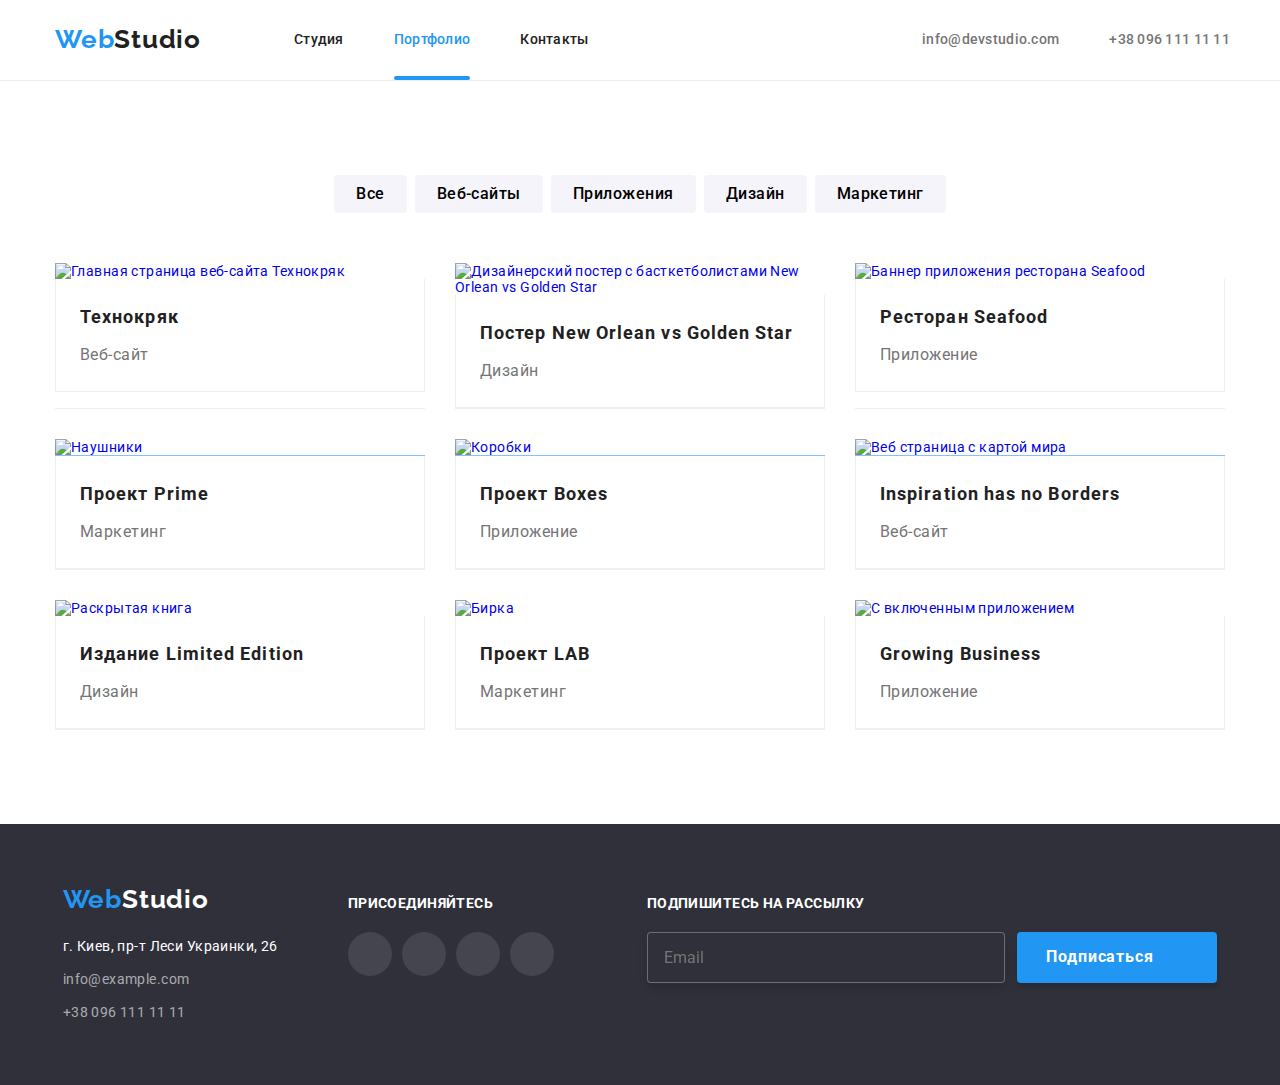
==== portfolio.html @ edb2189a "Add files via upload" ====
<!DOCTYPE html>
<html lang="en">

<head>
  <meta charset="UTF-8">
  <meta http-equiv="X-UA-Compatible" content="IE=edge">
  <meta name="viewport" content="width=device-width, initial-scale=1.0">
  <title>Portfolio</title>

  <link rel="stylesheet" href="https://cdnjs.cloudflare.com/ajax/libs/modern-normalize/1.0.0/modern-normalize.min.css" />
  <link href="https://fonts.googleapis.com/css2?family=Raleway:wght@700&family=Roboto:wght@400;500;700;900&display=swap" rel="stylesheet">
  <meta name="viewport" content="width=device-width, initial-scale=1.0" />

  <link rel="stylesheet" href="css/main.min.css">

</head>

  <body>
    <header class="page-header">
      <div class="page-header__header-section container">
    
        <a class="page-header__header-logo" href="index.html">Web<span
            class="page-header__header-logo--black">Studio</span></a>
    
        <nav class="page-header__site-nav">
    
          <ul class="nav-list">
            <li class="nav-list__item"> <a class="nav-list__link" href="index.html">Студия</a> </li>
            <li class="nav-list__item"> <a class="nav-list__link nav-list__current-page" href="portfolio.html">Портфолио</a> </li>
            <li class="nav-list__item"> <a class="nav-list__link" href="#!">Контакты</a> </li>
          </ul>
    
        </nav>
    
        <ul class="mail-and-tel__list">
          <li class="mail-and-tel__item">
            <a class="mail-and-tel__link" href="mailto:info@devstudio.com">
              <svg class="mail-and-tel__contact-icon" width="16" height="12">
                <use href="images/hero-img-and-svg/optimized-symbol-defs.svg#icon-envelope"></use>
              </svg>
              info@devstudio.com
            </a>
          </li>
    
          <li class="mail-and-tel__item">
            <a class="mail-and-tel__link" href="tel:+380961111111">
              <svg class="mail-and-tel__contact-icon" width="10" height="16">
                <use href="images/hero-img-and-svg/optimized-symbol-defs.svg#icon-Vector"></use>
              </svg>
              +38 096 111 11 11
            </a>
          </li>
        </ul>
    
        <button type="button" class="menu-open-btn">
    
          <svg width="40" height="40" aria-label="Переключатель мобильного меню ">
            <use class="menu-button__burger-menu"
              href="images/hero-img-and-svg/optimized-symbol-defs.svg#mobile-burger-menu">
            </use>
          </svg>
        </button>
    
        <div class="menu-container flex is-hidden" data-menu>
    
          <div>
    
            <button type="button" class="menu-close-btn">
              <svg width="40" height="40" aria-label="Переключатель мобильного меню ">
                <use class="menu-button__cross-button"
                  href="/images/hero-img-and-svg/optimized-symbol-defs.svg#close-window-icon-mobile">
                </use>
              </svg>
            </button>
    
            <ul class="mob-menu__nav-list">
              <li class="mob-menu__item"><a class="mob-menu__link" href="index.html">Студия</a></li>
              <li class="mob-menu__item"><a class="mob-menu__link mob-menu__current-page" href="portfolio.html">Портфолио</a></li>
              <li class="mob-menu__item"><a class="mob-menu__link" href="">Контакты</a></li>
            </ul>
          </div>
    
          <div>
            <ul>
              <li class="mob-menu__tel-item"> 
                <a class="mob-menu__tel" href="tel:+380961111111">+38 096 111 11 11</a>
              </li>
              <li class="mob-menu__mail-item">
                <a class="mob-menu__mail" href="mailto:info@devstudio.com">info@devstudio.com</a>
              </li>
            </ul>
    
            <ul class="mob-menu__social-pages">
              <li class="mob-menu__pages-item"><a class="mob-menu__pages-link" href="">Instagram</a></li>
              <li class="mob-menu__pages-item"><a class="mob-menu__pages-link" href="">Twitter</a></li>
              <li class="mob-menu__pages-item"><a class="mob-menu__pages-link" href="">Facebook</a></li>
              <li class="mob-menu__pages-item"><a class="mob-menu__pages-link" href="">LinkedIn</a></li>
            </ul>
          </div>
    
        </div>
      </div>
    
    </header> 

    <main>
      <section class="filter">
        <div class="container">
          <h1 class="visually-hidden">Фильтр</h1>
          <!--Скрытый заголовок-->
          
          <ul class="filter__button-list">
            <li class="filter__item"><button type="button" class="filter__button">Все</button> </li>
            <li class="filter__item"><button type="button" class="filter__button">Веб-сайты</button> </li>
            <li class="filter__item"><button type="button" class="filter__button">Приложения</button> </li>
            <li class="filter__item"><button type="button" class="filter__button">Дизайн</button> </li>
            <li class="filter__item"> <button type="button" class="filter__button">Маркетинг</button> </li>
          </ul>
          
          <h2 class="visually-hidden">Наши работы</h2>
          <!--Скрытый заголовок-->
          
          <ul class="filter__list">
            <li class="filter__card">
              <a class="filter__link" href="#!">

                <div class="filter__overlay">
                  <picture>
                    <source srcset="./images/second-page-images/img-one-mobile@1x.jpg 1x, ./images/second-page-images/img-one-mobile@2x.jpg 2x" media="(max-width: 767px)">
                    <source srcset="./images/second-page-images/img-one-tablet@1x.jpg 1x, ./images/second-page-images/img-one-tablet@2x.jpg 2x" media="(min-width: 768px)">
                    <source srcset="./images/second-page-images/img-one-desk@1x.jpg 1x, ./images/second-page-images/img-one-desk@2x.jpg 2x" media="(min-width: 1200px)">
                    <img src="./images/second-page-images/img-one.jpg" alt="Главная страница веб-сайта Технокряк" width="370">
                  </picture>
                  
                  <p class="filter__overlay-text">Ресурс предлагает комплексные предложения с разным уровнем функционала и сервисов. Все это позволит посетителю
                    получить исчерпывающие сведения о компании или частном лице.</p>
                </div>

                <div class="filter__card-box">
                  <h3 class="filter__card-box-title">Технокряк</h3>
                  <p class="filter__card-box-text">Веб-сайт</p>
                </div>
                
              </a>
            </li>
          
            <li class="filter__card">
              <a class="filter__link" href="#!">

                <div class="filter__overlay">
                  <picture>
                    <source srcset="./images/second-page-images/img-two-mobile@1x.jpg 1x, ./images/second-page-images/img-two-mobile@2x.jpg 2x" media="(max-width: 767px)">
                    <source srcset="./images/second-page-images/img-two-tablet@1x.jpg 1x, ./images/second-page-images/img-two-tablet@2x.jpg 2x" media="(min-width: 768px)">
                    <source srcset="./images/second-page-images/img-two-desk@1x.jpg 1x, ./images/second-page-images/img-two-desk@2x.jpg 2x" media="(min-width: 1200px)">
                    <img src="./images/second-page-images/img-two.jpg" alt="Дизайнерский постер с басткетболистами New Orlean vs Golden Star" width="370">
                  </picture>
                  
                  <p class="filter__overlay-text">Ресурс предлагает комплексные предложения с разным уровнем функционала и сервисов. Все это позволит посетителю
                    получить
                    исчерпывающие сведения о компании или частном лице.</p>
                </div>
                  
                <div class="filter__card-box">
                  <h3 class="filter__card-box-title">Постер New Orlean vs Golden Star</h3>
                  <p class="filter__card-box-text">Дизайн</p>
                </div>
              
              </a>
            </li>
          
            <li class="filter__card">
              <a class="filter__link" href="#!">

                <div class="filter__overlay">
                  <picture>
                    <source srcset="./images/second-page-images/img-three-mobile@1x.jpg 1x, ./images/second-page-images/img-three-mobile@2x.jpg 2x" media="(max-width: 767px)">
                    <source srcset="./images/second-page-images/img-three-tablet@1x.jpg 1x, ./images/second-page-images/img-three-tablet@2x.jpg 2x" media="(min-width: 768px)">
                    <source srcset="./images/second-page-images/img-three-desk@1x.jpg 1x, ./images/second-page-images/img-two-desk@2x.jpg 2x" media="(min-width: 1200px)">
                    <img src="images/second-page-images/img-three.jpg" alt="Баннер приложения ресторана Seafood" width="370">
                  </picture>
                  <p class="filter__overlay-text">Ресурс предлагает комплексные предложения с разным уровнем функционала и сервисов. Все это позволит посетителю
                    получить
                    исчерпывающие сведения о компании или частном лице.</p>
                </div>

                <div class="filter__card-box">
                  <h3 class="filter__card-box-title">Ресторан Seafood</h3>
                  <p class="filter__card-box-text">Приложение</p>
                </div>
                
              </a>
            </li>
          
            <li class="filter__card">
              <a class="filter__link" href="#!">

                <div class="filter__overlay">
                  <picture>
                    <source srcset="./images/second-page-images/img-four-mobile@1x.jpg 1x, ./images/second-page-images/img-four-mobile@2x.jpg 2x" media="(max-width: 767px)">
                    <source srcset="./images/second-page-images/img-four-tablet@1x.jpg 1x, ./images/second-page-images/img-four-tablet@2x.jpg 2x" media="(min-width: 768px)">
                    <source srcset="./images/second-page-images/img-four-desk@1x.jpg 1x, ./images/second-page-images/img-four-desk@2x.jpg 2x" media="(min-width: 1200px)">
                    <img src="images/second-page-images/img-four.jpg" alt="Наушники" width="370">
                  </picture>
                  <p class="filter__overlay-text">Ресурс предлагает комплексные предложения с разным уровнем функционала и сервисов. Все это позволит посетителю
                    получить
                    исчерпывающие сведения о компании или частном лице.</p>
                </div>

                <div class="filter__card-box">
                  <h3 class="filter__card-box-title">Проект Prime</h3>
                  <p class="filter__card-box-text">Маркетинг</p>
                </div>
                
              </a>
            </li>
          
            <li class="filter__card">
              <a class="filter__link" href="#!">

                <div class="filter__overlay">
                  <picture>
                    <source srcset="./images/second-page-images/img-five-mobile@1x.jpg 1x, ./images/second-page-images/img-five-mobile@2x.jpg 2x" media="(max-width: 767px)">
                    <source srcset="./images/second-page-images/img-five-tablet@1x.jpg 1x, ./images/second-page-images/img-five-tablet@2x.jpg 2x" media="(min-width: 768px)">
                    <source srcset="./images/second-page-images/img-five-desk@1x.jpg 1x, ./images/second-page-images/img-five-desk@2x.jpg 2x" media="(min-width: 1200px)">
                    <img src="images/second-page-images/img-five.jpg" alt="Коробки" width="370">
                  </picture>
                  <p class="filter__overlay-text">Ресурс предлагает комплексные предложения с разным уровнем функционала и сервисов. Все это позволит посетителю
                    получить
                    исчерпывающие сведения о компании или частном лице.</p>
                </div>
              
                <div class="filter__card-box">
                  <h3 class="filter__card-box-title">Проект Boxes</h3>
                  <p class="filter__card-box-text">Приложение</p>
                </div>
                
              </a>
            </li>
          
            <li class="filter__card">
              <a class="filter__link" href="#!">

                <div class="filter__overlay">
                  <picture>
                    <source srcset="./images/second-page-images/img-six-mobile@1x.jpg 1x, ./images/second-page-images/img-six-mobile@2x.jpg 2x" media="(max-width: 767px)">
                    <source srcset="./images/second-page-images/img-six-tablet@1x.jpg 1x, ./images/second-page-images/img-six-tablet@2x.jpg 2x" media="(min-width: 768px)">
                    <source srcset="./images/second-page-images/img-six-desk@1x.jpg 1x, ./images/second-page-images/img-six-desk@2x.jpg 2x" media="(min-width: 1200px)">
                    <img src="images/second-page-images/img-six.jpg" alt="Веб страница с картой мира" width="370">
                  </picture>
                  <p class="filter__overlay-text">Ресурс предлагает комплексные предложения с разным уровнем функционала и сервисов. Все это позволит посетителю
                    получить
                    исчерпывающие сведения о компании или частном лице.</p>
                </div>

                <div class="filter__card-box">
                  <h3 class="filter__card-box-title">Inspiration has no Borders</h3>
                  <p class="filter__card-box-text">Веб-сайт</p>
                </div>
                
              </a>
            </li>
          
            <li class="filter__card">
              <a class="filter__link" href="#!">

                <div class="filter__overlay">
                  <picture>
                    <source srcset="./images/second-page-images/img-seven-mobile@1x.jpg 1x, ./images/second-page-images/img-seven-mobile@2x.jpg 2x" media="(max-width: 767px)">
                    <source srcset="./images/second-page-images/img-seven-tablet@1x.jpg 1x, ./images/second-page-images/img-seven-tablet@2x.jpg 2x" media="(min-width: 768px)">
                    <source srcset="./images/second-page-images/img-seven-desk@1x.jpg 1x, ./images/second-page-images/img-seven-desk@2x.jpg 2x" media="(min-width: 1200px)"> 
                    <img src="images/second-page-images/img-seven.jpg" alt="Раскрытая книга" width="370">
                  </picture>
                  <p class="filter__overlay-text">Ресурс предлагает комплексные предложения с разным уровнем функционала и сервисов. Все это позволит посетителю
                    получить
                    исчерпывающие сведения о компании или частном лице.</p>
                  </div>

                  <div class="filter__card-box">
                    <h3 class="filter__card-box-title">Издание Limited Edition</h3>
                    <p class="filter__card-box-text">Дизайн</p>
                  </div>
                
              </a>
            </li>
          
            <li class="filter__card">
              <a class="filter__link"  href="#!">

                <div class="filter__overlay">
                  <picture>
                    <source srcset="./images/second-page-images/img-eight-mobile@1x.jpg 1x, ./images/second-page-images/img-eight-mobile@2x.jpg 2x" media="(max-width: 767px)">
                    <source srcset="./images/second-page-images/img-eight-tablet@1x.jpg 1x, ./images/second-page-images/img-eight-tablet@2x.jpg 2x" media="(min-width: 768px)">
                    <source srcset="./images/second-page-images/img-eight-desk@1x.jpg 1x, ./images/second-page-images/img-eight-desk@2x.jpg 2x" media="(min-width: 1200px)">
                    <img src="images/second-page-images/img-eight.jpg" alt="Бирка" width="370">
                  </picture>
                  <p class="filter__overlay-text">Ресурс предлагает комплексные предложения с разным уровнем функционала и сервисов. Все это позволит посетителю
                    получить
                    исчерпывающие сведения о компании или частном лице.</p>
                </div>

                <div class="filter__card-box">
                  <h3 class="filter__card-box-title">Проект LAB</h3>
                  <p class="filter__card-box-text">Маркетинг</p>
                </div>
                
              </a>
            </li>
          
            <li class="filter__card">
              <a class="filter__link" href="#!">

                <div class="filter__overlay">
                  <picture>
                    <source srcset="./images/second-page-images/img-nine-mobile@1x.jpg 1x, ./images/second-page-images/img-nine-mobile@2x.jpg 2x" media="(max-width: 767px)">
                    <source srcset="./images/second-page-images/img-nine-tablet@1x.jpg 1x, ./images/second-page-images/img-nine-tablet@2x.jpg 2x" media="(min-width: 768px)">
                    <source srcset="./images/second-page-images/img-nine-desk@1x.jpg 1x, ./images/second-page-images/img-nine-desk@2x.jpg 2x" media="(min-width: 1200px)">
                    <img src="images/second-page-images/img-nine.jpg" alt="С включенным приложением" width="370">
                  </picture>
                  <p class="filter__overlay-text">Ресурс предлагает комплексные предложения с разным уровнем функционала и сервисов. Все это позволит посетителю получить
                    исчерпывающие сведения о компании или частном лице.</p>
                </div>

                <div class="filter__card-box">
                  <h3 class="filter__card-box-title">Growing Business</h3>
                  <p class="filter__card-box-text">Приложение</p>
                </div>
                
              </a>
            </li>
          </ul>
        </div>
      </section>
    </main>

    <footer class="footer">
      <div class="container footer__container">
        <div class="footer__flex">
          <div class="footer__contacts">
            <a class="footer__logo" href="#!">Web<span class="footer__logo--white">Studio</span> </a>
    
            <address class="address">
              <ul class="address__list">
                <li class="address__item"><a class="address__link address__link--white" href="https://bit.ly/3pXMvUd"
                    target="_blank" rel="noopener noreferrer">г. Киев, пр-т
                    Леси Украинки, 26</a> </li>
                <li class="address__item"><a class="address__link" href="mailto:info@devstudio.com">info@example.com</a>
                </li>
                <li class="address__item"><a class="address__link" href="tel:+380961111111">+38 096 111 11 11</a> </li>
              </ul>
            </address>
          </div>
    
          <div class="social-pages">
            <h3 class="social-pages__title">присоединяйтесь</h3>
            <ul class="social-pages__list">
              <li class="social-pages__item">
                <a class="social-pages__link" href="#!">
                  <svg class="social-pages__icon" width="20px" height="20px">
                    <use href="images/hero-img-and-svg/optimized-symbol-defs.svg#icon-instagram"> </use>
                  </svg>
                </a>
              </li>
    
              <li class="social-pages__item">
                <a class="social-pages__link" href="#!">
                  <svg class="social-pages__icon" width="20px" height="20px">
                    <use href="images/hero-img-and-svg/optimized-symbol-defs.svg#icon-twitter"> </use>
                  </svg>
                </a>
              </li>
    
              <li class="social-pages__item">
                <a class="social-pages__link" href="#!">
                  <svg class="social-pages__icon" width="20px" height="20px">
                    <use href="images/hero-img-and-svg/optimized-symbol-defs.svg#icon-facebook"> </use>
                  </svg>
                </a>
              </li>
    
              <li class="social-pages__item">
                <a class="social-pages__link" href="#!">
                  <svg class="social-pages__icon" width="20px" height="20px">
                    <use href="images/hero-img-and-svg/optimized-symbol-defs.svg#icon-linkedin"> </use>
                  </svg>
                </a>
              </li>
            </ul>
          </div>
    
          <div class="mail-form">
            <h3 class="mail-form__title">Подпишитесь на рассылку</h3>
            <form class="mail-form__form">
              <input class="mail-form__input" type="email" name="mail" placeholder="Email">
              <button type="submit" class="mail-form__button">Подписаться</button>
            </form>
          </div>
        </div>
      </div>
    </footer>
    <script src="./Js/mob-menu.js"></script>
  </body>
</html>
---- css/main.min.css ----
body{background-color:var(--main-white-color);color:var(--title-color);font-family:"Roboto","Raleway",sans-serif;font-weight:400;font-size:14px;line-height:1.17;letter-spacing:0.03em}body.modal-open{overflow:hidden}img{display:block;width:100%}h1,h2,h3,p{margin-top:0;margin-bottom:0}a{text-decoration:none}ul{list-style:none;padding:0;margin:0}:root{--animation-timer: cubic-bezier(0.4, 0, 0.2, 1);--nav-color: #212121;--mail-and-tell-color: #757575;--first-logo-part: #2196f3;--second-logo-header-part: #212121;--accent-color: #2196f3;--header-bottom-line: 1px solid #ececec;--hero-title-color: #ffffff;--hero-footer-buttons-bgcolor: #2196f3;--hero-footer-buttons-hover-focus-color: #188ce8;--text-bottons-color: #ffffff;--hero-and-footer-bgcolor: #2f303a;--title-color: #212121;--first-section-descrip-cl: #757575;--first-sec-svg-color: #f5f4fa;--p-color-for-img-second-sec: #ffffff;--worders-bg-color: #f5f4fa;--workers-card-bg-cl: #ffffff;--footer-main-color: #ffffff;--first-logo-part: #2196f3;--filter-buttons-bg-cl: #f5f4fa;--active-text-button-cl: #fff;--description-color-in-card: #757575;--overlay-text-color: #fff;--modal-bg-color: #fff;--modal-text-cl: #757575}.container{margin-left:auto;margin-right:auto;padding-left:15px;padding-right:15px;width:100%}@media screen and (min-width: 480px){.container{width:480px}}@media screen and (min-width: 768px){.container{width:768px}}@media screen and (min-width: 1200px){.container{width:1200px}}.visually-hidden{position:absolute;width:1px;height:1px;margin:-1px;border:0;padding:0;white-space:nowrap;-webkit-clip-path:inset(100%);clip-path:inset(100%);clip:rect(0 0 0 0);overflow:hidden}.menu-container{padding:10px 15px 48px 40px;width:100vw;height:100vh;position:fixed;background-color:#fff;top:0;right:0;z-index:999;height:100%;display:-webkit-box;display:-ms-flexbox;display:flex;-webkit-box-orient:vertical;-webkit-box-direction:normal;-ms-flex-direction:column;flex-direction:column;-webkit-box-pack:justify;-ms-flex-pack:justify;justify-content:space-between;background-color:white;font-size:20px}@media screen and (min-width: 768px){.menu-container{display:none}}.menu-open-btn,.menu-close-btn{display:-webkit-box;display:-ms-flexbox;display:flex;margin-left:auto;padding:0;border:none;background-color:transparent}@media screen and (min-width: 768px){.menu-open-btn,.menu-close-btn{display:none}}.menu-open-btn:hover,.menu-close-btn:hover,.menu-open-btn:focus,.menu-close-btn:focus{fill:#2196f3}.mob-menu__item{display:-webkit-box;display:-ms-flexbox;display:flex}.mob-menu__item:not(:last-child){margin-bottom:32px}.mob-menu__tel-item{margin-bottom:32px}.mob-menu__tel{display:block;font-family:Roboto;font-style:normal;font-weight:500;font-size:34px;line-height:1.18;letter-spacing:0.02em;color:#2196f3}.mob-menu__mail-item{margin-bottom:64px}.mob-menu__mail{display:block;font-family:Roboto;font-style:normal;font-weight:500;font-size:24px;line-height:1.17;letter-spacing:0.02em;color:#757575}.mob-menu__social-pages{display:-webkit-box;display:-ms-flexbox;display:flex;-webkit-column-gap:20px;column-gap:20px;-ms-flex-wrap:wrap;flex-wrap:wrap}.mob-menu__link{font-weight:500;font-size:40px;line-height:47px;text-align:center;letter-spacing:0.02em;text-decoration:none;color:#212121}.mob-menu__pages-link{position:relative;font-weight:500;font-size:18px;line-height:1.22;letter-spacing:0.02em;color:#2196f3}.mob-menu__pages-item{position:relative}.mob-menu__pages-item:not(:first-child)::before{content:"";display:block;position:absolute;top:0;left:-10px;width:1px;height:22px;background-color:rgba(33,33,33,0.2)}.mob-menu__current-page{color:var(--accent-color)}.page-header{border-bottom:var(--header-bottom-line);position:relative}@media screen and (max-width: 767px){.page-header{padding-top:16px;padding-bottom:16px}}.page-header__header-section{display:-webkit-box;display:-ms-flexbox;display:flex;-webkit-box-align:center;-ms-flex-align:center;align-items:center;-webkit-box-pack:justify;-ms-flex-pack:justify;justify-content:space-between;padding-left:15px;padding-right:10px}@media screen and (max-width: 767px){.page-header__header-section{max-width:767px}}.page-header__header-logo{display:inline-block;font-family:"Raleway";font-weight:700;font-size:26px;line-height:1.2;letter-spacing:0.03em;color:var(--first-logo-part)}.page-header__header-logo--black{color:var(--second-logo-header-part)}.page-header__site-nav{display:-webkit-box;display:-ms-flexbox;display:flex;-webkit-box-align:center;-ms-flex-align:center;align-items:center}@media screen and (min-width: 768px){.page-header__site-nav{margin-left:93px}}.nav-list{display:-webkit-box;display:-ms-flexbox;display:flex;-webkit-box-align:center;-ms-flex-align:center;align-items:center}@media screen and (max-width: 767px){.nav-list{display:none}}.nav-list__item:not(:last-child){margin-right:50px}.nav-list__link{display:-webkit-box;display:-ms-flexbox;display:flex;position:relative;-webkit-box-align:center;-ms-flex-align:center;align-items:center;padding-top:32px;padding-bottom:32px;font-weight:500;line-height:1.14;letter-spacing:0.02em;color:var(--nav-color);-webkit-transition:color 250ms var(--animation-timer);transition:color 250ms var(--animation-timer)}.nav-list__link:hover,.nav-list__link:focus{color:var(--accent-color)}.nav-list__current-page{color:var(--accent-color)}.nav-list__current-page::after{position:absolute;content:"";bottom:0px;width:100%;height:4px;border-radius:2px;background-color:var(--accent-color)}.mail-and-tel__list{display:-webkit-box;display:-ms-flexbox;display:flex;margin-left:auto;-webkit-box-align:center;-ms-flex-align:center;align-items:center}@media screen and (max-width: 767px){.mail-and-tel__list{display:none}}@media screen and (min-width: 768px) and (max-width: 1199px){.mail-and-tel__list{-webkit-box-orient:vertical;-webkit-box-direction:normal;-ms-flex-direction:column;flex-direction:column;-ms-flex-line-pack:center;align-content:center;-webkit-box-align:start;-ms-flex-align:start;align-items:flex-start;margin-left:84px}}@media screen and (min-width: 768px) and (max-width: 1199px){.mail-and-tel__list .mail-and-tel__item:not(:last-child){margin-bottom:10px}}@media screen and (min-width: 1200px){.mail-and-tel__list .mail-and-tel__item:not(:last-child){margin-right:30px}}.mail-and-tel__link{display:-webkit-box;display:-ms-flexbox;display:flex;-webkit-box-align:center;-ms-flex-align:center;align-items:center;font-weight:500;line-height:1.14;letter-spacing:0.02em;color:var(--mail-and-tell-color);-webkit-transition:color 250ms var(--animation-timer);transition:color 250ms var(--animation-timer)}.mail-and-tel__link:hover,.mail-and-tel__link:focus{color:var(--accent-color)}.mail-and-tel__contact-icon{margin-right:10px;fill:currentColor}.hero{background-size:cover;background-position:center;background-repeat:no-repeat;margin-left:auto;margin-right:auto;padding-top:118px;padding-bottom:118px;max-width:1600px;text-align:center;background-color:var(--hero-and-footer-bgcolor);background-image:-webkit-gradient(linear, left top, left bottom, from(rgba(47,48,58,0.4)), to(rgba(0,2,17,0.4))),url(../images/hero-img-and-svg/hero-mobile@1x.jpg);background-image:linear-gradient(rgba(47,48,58,0.4), rgba(0,2,17,0.4)),url(../images/hero-img-and-svg/hero-mobile@1x.jpg)}@media screen and (min-device-pixel-ratio: 2), screen and (-webkit-min-device-pixel-ratio: 2), screen and (min-resolution: 192dpi), screen and (min-resolution: 2dppx){.hero{background-image:-webkit-gradient(linear, left top, left bottom, from(rgba(47,48,58,0.4)), to(rgba(0,2,17,0.4))),url(../images/hero-img-and-svg/hero-mobile@2x.jpg);background-image:linear-gradient(rgba(47,48,58,0.4), rgba(0,2,17,0.4)),url(../images/hero-img-and-svg/hero-mobile@2x.jpg)}}@media screen and (min-width: 480px){.hero{background-image:-webkit-gradient(linear, left top, left bottom, from(rgba(47,48,58,0.4)), to(rgba(47,48,58,0.4))),url(../images/hero-img-and-svg/hero-tablet@1x.jpg);background-image:linear-gradient(rgba(47,48,58,0.4), rgba(47,48,58,0.4)),url(../images/hero-img-and-svg/hero-tablet@1x.jpg)}}@media screen and (min-width: 480px) and (min-device-pixel-ratio: 2), screen and (min-width: 480px) and (-webkit-min-device-pixel-ratio: 2), screen and (min-width: 480px) and (min-resolution: 192dpi), screen and (min-width: 480px) and (min-resolution: 2dppx){.hero{background-image:-webkit-gradient(linear, left top, left bottom, from(rgba(47,48,58,0.4)), to(rgba(47,48,58,0.4))),url(../images/hero-img-and-svg/hero-tablet@2x.jpg);background-image:linear-gradient(rgba(47,48,58,0.4), rgba(47,48,58,0.4)),url(../images/hero-img-and-svg/hero-tablet@2x.jpg)}}@media screen and (min-width: 1200px){.hero{background-image:-webkit-gradient(linear, left top, left bottom, from(rgba(47,48,58,0.4)), to(rgba(47,48,58,0.4))),url(../images/hero-img-and-svg/hero-desk@1x.jpg);background-image:linear-gradient(rgba(47,48,58,0.4), rgba(47,48,58,0.4)),url(../images/hero-img-and-svg/hero-desk@1x.jpg)}}@media screen and (min-width: 1200px) and (min-device-pixel-ratio: 2), screen and (min-width: 1200px) and (-webkit-min-device-pixel-ratio: 2), screen and (min-width: 1200px) and (min-resolution: 192dpi), screen and (min-width: 1200px) and (min-resolution: 2dppx){.hero{background-image:-webkit-gradient(linear, left top, left bottom, from(rgba(47,48,58,0.4)), to(rgba(47,48,58,0.4))),url(../images/hero-img-and-svg/hero-desk@2x.jpg);background-image:linear-gradient(rgba(47,48,58,0.4), rgba(47,48,58,0.4)),url(../images/hero-img-and-svg/hero-desk@2x.jpg)}}@media screen and (min-width: 1200px){.hero{padding-top:200px;padding-bottom:200px}}.hero__hero-title{margin-top:0;margin-bottom:30px;margin-left:auto;margin-right:auto;max-width:250px;font-weight:900;font-size:18px;line-height:1.62;letter-spacing:0.06em;text-align:center;text-transform:uppercase;color:var(--hero-title-color)}@media screen and (min-width: 480px){.hero__hero-title{font-size:26px;max-width:360px}}@media screen and (min-width: 1200px){.hero__hero-title{font-size:44px;max-width:360px;line-height:1.36;max-width:696px;margin-left:auto;margin-right:auto}}.hero__hero-button{border-radius:4px;border-color:var(--hero-footer-buttons-bgcolor);padding:10px 32px;min-width:200px;font-weight:700;font-size:16px;line-height:1.8;letter-spacing:0.06em;cursor:pointer;text-align:center;color:var(--text-bottons-color);background-color:var(--hero-footer-buttons-bgcolor);-webkit-box-shadow:0px 4px 4px rgba(0,0,0,0.15);box-shadow:0px 4px 4px rgba(0,0,0,0.15);-webkit-transition:background-color 250ms var(--animation-timer);transition:background-color 250ms var(--animation-timer)}.hero__hero-button:focus,.hero__hero-button:hover{background-color:var(--hero-footer-buttons-hover-focus-color)}.first-main-section{padding-top:60px;padding-bottom:60px}@media screen and (min-width: 1200px){.first-main-section{padding-top:94px;padding-bottom:94px}}@media screen and (max-width: 479px){.first-main-section{padding-left:15px;padding-right:15px}}.services-list__flex{display:-webkit-box;display:-ms-flexbox;display:flex;-ms-flex-wrap:wrap;flex-wrap:wrap}.services-list{-webkit-box-pack:center;-ms-flex-pack:center;justify-content:center;grid-gap:30px}@media screen and (min-width: 1200px){.services-list{display:-webkit-box;display:-ms-flexbox;display:flex}}@media screen and (max-width: 480px){.services-list{text-align:center}}@media screen and (min-width: 480px){.services-list__item{width:450px}}@media screen and (min-width: 768px){.services-list__item{width:354px}}@media screen and (min-width: 1200px){.services-list__item{width:270px}}.services-list__feature-icons{display:-webkit-box;display:-ms-flexbox;display:flex;-webkit-box-align:center;-ms-flex-align:center;align-items:center;-webkit-box-pack:center;-ms-flex-pack:center;justify-content:center;margin-bottom:30px;border-radius:4px;height:120px;background-color:var(--first-sec-svg-color)}.services-list__feature-title{margin-bottom:10px;font-weight:700;font-size:14px;line-height:1.14;letter-spacing:0.03em;text-transform:uppercase;text-align:center;color:var(--title-color)}@media screen and (min-width: 768px){.services-list__feature-title{text-align:left}}.services-list__feature-description{font-size:14px;line-height:1.71;color:var(--first-section-descrip-cl)}.second-main-section{padding-bottom:94px;display:none}@media screen and (min-width: 1200px){.second-main-section{display:block}}.second-main-section__title{margin-bottom:50px;font-weight:700;font-size:36px;line-height:42px;text-align:center;letter-spacing:0.03em}.img-list{display:-webkit-box;display:-ms-flexbox;display:flex}.img-list__our-work-img:not(:last-child){margin-right:30px}.img-list__our-work-img:not(:last-child){margin-right:30px}.img-list__our-work-img{position:relative}.img-list__description{position:absolute;bottom:0;width:100%;padding:27px 0px;font-weight:700;font-size:14px;line-height:1.14;text-align:center;letter-spacing:0.03em;text-transform:uppercase;color:var(--p-color-for-img-second-sec);background:rgba(47,48,58,0.8)}.third-main-section{padding-top:60px;padding-bottom:60px;background-color:var(--worders-bg-color)}@media screen and (min-width: 1200px){.third-main-section{padding-top:94px;padding-bottom:94px}}.third-main-section__title{margin-top:0;margin-bottom:30px;font-weight:700;font-size:36px;line-height:42px;text-align:center;letter-spacing:0.03em}@media screen and (min-width: 1200px){.third-main-section__title{margin-bottom:50px}}.worderks-list{display:-webkit-box;display:-ms-flexbox;display:flex;-ms-flex-wrap:wrap;flex-wrap:wrap;-webkit-box-pack:center;-ms-flex-pack:center;justify-content:center;-webkit-box-align:center;-ms-flex-align:center;align-items:center;grid-gap:30px}.worderks-list__card-text{padding-top:30px;padding-bottom:30px}.worderks-list__workers-name{margin-bottom:10px;font-weight:500;font-size:16px;line-height:1.19;text-align:center}.worderks-list .worderks-list__workers-specialty{margin-bottom:16px;font-size:16px;line-height:1.19;text-align:center;color:var(--p-color)}.worderks-list__card{text-align:center;background-color:var(--workers-card-bg-cl);-webkit-box-shadow:0px 1px 3px rgba(0,0,0,0.12),0px 1px 1px rgba(0,0,0,0.14),0px 2px 1px rgba(0,0,0,0.2);box-shadow:0px 1px 3px rgba(0,0,0,0.12),0px 1px 1px rgba(0,0,0,0.14),0px 2px 1px rgba(0,0,0,0.2);border-radius:0px 0px 4px 4px}@media screen and (max-width: 479px){.worderks-list__card{width:270px}}@media screen and (min-width: 480px){.worderks-list__card{width:450px}}@media screen and (min-width: 768px){.worderks-list__card{width:354px}}@media screen and (min-width: 1200px){.worderks-list__card{width:270px}}.worderks-list__social-messengers{display:-webkit-inline-box;display:-ms-inline-flexbox;display:inline-flex}.worderks-list__messenger:not(:last-child){margin-right:10px}.worderks-list__personal-page{display:-webkit-box;display:-ms-flexbox;display:flex;-webkit-box-align:center;-ms-flex-align:center;align-items:center;-webkit-box-pack:center;-ms-flex-pack:center;justify-content:center;border-radius:50%;width:44px;height:44px;background-color:var(--workers-card-bg-cl);-webkit-transition:background-color 250ms var(--animation-timer);transition:background-color 250ms var(--animation-timer)}.worderks-list__personal-page:hover,.worderks-list__personal-page:focus{background-color:var(--accent-color)}.worderks-list__person-link{fill:#afb1b8;-webkit-transition:fill 250ms var(--animation-timer);transition:fill 250ms var(--animation-timer)}.worderks-list__personal-page:hover .worderks-list__person-link,.worderks-list__personal-page:focus .worderks-list__person-link{fill:var(--workers-card-bg-cl)}.clients{padding-top:60px;padding-bottom:60px}@media screen and (min-width: 1200px){.clients{padding-top:94px;padding-bottom:94px}}.clients__list{display:-webkit-box;display:-ms-flexbox;display:flex;-ms-flex-wrap:wrap;flex-wrap:wrap;-webkit-box-pack:center;-ms-flex-pack:center;justify-content:center;grid-gap:30px}@media screen and (min-width: 1200px){.clients__list{-ms-flex-wrap:nowrap;flex-wrap:nowrap}}.clients__title{margin-bottom:30px;font-weight:700;font-size:28px;line-height:1.16;text-align:center}@media screen and (min-width: 1200px){.clients__title{margin-bottom:50px;font-size:36px}}.clients__item{height:92px;-webkit-transition:border 250ms var(--animation-timer);transition:border 250ms var(--animation-timer)}.clients__item:hover,.clients__item:focus{color:var(--accent-color);border-color:var(--accent-color)}@media screen and (max-width: 767px){.clients__item{width:210px}}@media screen and (min-width: 768px){.clients__item{width:226px}}@media screen and (min-width: 1200px){.clients__item{width:170px}}.clients__link{display:-webkit-box;display:-ms-flexbox;display:flex;-webkit-box-pack:center;-ms-flex-pack:center;justify-content:center;-webkit-box-align:center;-ms-flex-align:center;align-items:center;border-radius:4px;border:1px solid #afb1b8;color:#afb1b8;background-color:#fff;padding:16px 32px;-webkit-transition:border 250ms var(--animation-timer);transition:border 250ms var(--animation-timer)}.clients__link:hover,.clients__link:focus{color:var(--accent-color);border-color:var(--accent-color)}@media screen and (min-width: 1200px){.clients__link{width:170px}}.clients__icon{fill:#afb1b8;-webkit-transition:fill 250ms var(--animation-timer);transition:fill 250ms var(--animation-timer)}.clients__link:hover .clients__icon,.clients__link:focus .clients__icon{fill:var(--accent-color)}.filter{padding-top:60px;padding-bottom:60px}@media screen and (min-width: 1200px){.filter{padding-top:94px;padding-bottom:94px}}@media screen and (max-width: 479px){.filter{padding-left:15px;padding-right:15px}}.filter__button-list{display:-webkit-box;display:-ms-flexbox;display:flex;-ms-flex-wrap:wrap;flex-wrap:wrap;-webkit-box-pack:start;-ms-flex-pack:start;justify-content:flex-start;margin-bottom:40px;grid-gap:8px;grid-row-gap:15px}@media (min-width: 768px){.filter__button-list{-webkit-box-pack:center;-ms-flex-pack:center;justify-content:center;margin-bottom:30px}}@media (min-width: 1200px){.filter__button-list{margin-bottom:50px}}.filter__button{padding:6px 22px;border-radius:4px;border:none;font-weight:500;font-size:16px;line-height:1.6;letter-spacing:0.03em;cursor:pointer;text-align:center;background-color:var(--filter-buttons-bg-cl);-webkit-transition:color 250ms var(--animation-timer),background-color 250ms var(--animation-timer),-webkit-box-shadow 250ms var(--animation-timer);transition:color 250ms var(--animation-timer),background-color 250ms var(--animation-timer),-webkit-box-shadow 250ms var(--animation-timer);transition:color 250ms var(--animation-timer),background-color 250ms var(--animation-timer),box-shadow 250ms var(--animation-timer);transition:color 250ms var(--animation-timer),background-color 250ms var(--animation-timer),box-shadow 250ms var(--animation-timer),-webkit-box-shadow 250ms var(--animation-timer)}.filter__button:hover,.filter__button:focus{background:var(--accent-color);color:var(--active-text-button-cl);-webkit-box-shadow:0px 3px 1px rgba(0,0,0,0.1),0px 1px 2px rgba(0,0,0,0.08),0px 2px 2px rgba(0,0,0,0.12);box-shadow:0px 3px 1px rgba(0,0,0,0.1),0px 1px 2px rgba(0,0,0,0.08),0px 2px 2px rgba(0,0,0,0.12)}@media screen and (min-width: 768px){.filter__list{display:-webkit-box;display:-ms-flexbox;display:flex;-ms-flex-wrap:wrap;flex-wrap:wrap;margin:-15px}}.filter__card{border-bottom:1px solid #eeeeee}@media screen and (min-width: 768px){.filter__card{width:calc((100% - 60px) / 2);margin:15px}}@media screen and (min-width: 1200px){.filter__card{width:calc((100% - 90px) / 3)}}@media screen and (max-width: 768px){.filter__card:not(:last-child){margin-bottom:30px}}.filter__link{display:block;-webkit-transition:-webkit-box-shadow 250ms var(--animation-timer);transition:-webkit-box-shadow 250ms var(--animation-timer);transition:box-shadow 250ms var(--animation-timer);transition:box-shadow 250ms var(--animation-timer), -webkit-box-shadow 250ms var(--animation-timer)}.filter__link:hover,.filter__link:focus{-webkit-box-shadow:0px 1px 1px rgba(0,0,0,0.12),0px 4px 4px rgba(0,0,0,0.06),1px 4px 6px rgba(0,0,0,0.16);box-shadow:0px 1px 1px rgba(0,0,0,0.12),0px 4px 4px rgba(0,0,0,0.06),1px 4px 6px rgba(0,0,0,0.16)}.filter__card-box{padding:20px 24px;border-right:1px solid #eeeeee;border-bottom:1px solid #eeeeee;border-left:1px solid #eeeeee}.filter__card-box-title{margin-bottom:4px;font-weight:700;font-size:18px;line-height:2;letter-spacing:0.06em;color:var(--title-color)}.filter__card-box-text{font-size:16px;line-height:2;letter-spacing:0.03em;color:var(--description-color-in-card)}.filter__overlay{position:relative;overflow:hidden}.filter__overlay::before{content:"";position:absolute;width:100%;height:100%;-webkit-transform:translateY(100%);transform:translateY(100%);-webkit-transition:-webkit-transform 250ms var(--animation-timer);transition:-webkit-transform 250ms var(--animation-timer);transition:transform 250ms var(--animation-timer);transition:transform 250ms var(--animation-timer), -webkit-transform 250ms var(--animation-timer);background-color:rgba(33,150,243,0.9)}.filter__link:hover .filter__overlay::before,.filter__link:focus .filter__overlay::before{-webkit-transform:translateY(0%);transform:translateY(0%)}.filter-card-link:hover,.filter-card-link:focus{-webkit-box-shadow:0px 1px 1px rgba(0,0,0,0.12),0px 4px 4px rgba(0,0,0,0.06),1px 4px 6px rgba(0,0,0,0.16);box-shadow:0px 1px 1px rgba(0,0,0,0.12),0px 4px 4px rgba(0,0,0,0.06),1px 4px 6px rgba(0,0,0,0.16)}.filter__overlay-text{position:absolute;padding:63px 24px;-webkit-transition:-webkit-transform 250ms var(--animation-timer);transition:-webkit-transform 250ms var(--animation-timer);transition:transform 250ms var(--animation-timer);transition:transform 250ms var(--animation-timer), -webkit-transform 250ms var(--animation-timer);font-size:18px;line-height:1.56;letter-spacing:0.03em;color:var(--overlay-text-color)}.filter__link:hover .filter__overlay-text,.filter__link:focus .filter__overlay-text{-webkit-transform:translateY(-100%);transform:translateY(-100%)}@media screen and (max-width: 480px){.filter__overlay-text{padding:5px 5px}}.footer{padding-top:60px;padding-bottom:60px;text-align:center;background-color:var(--hero-and-footer-bgcolor)}.footer__container{display:-webkit-box;display:-ms-flexbox;display:flex;-webkit-box-align:baseline;-ms-flex-align:baseline;align-items:baseline;-ms-flex-pack:distribute;justify-content:space-around}.footer__flex{display:block;margin:0;padding:0px;list-style:none;-webkit-box-align:baseline;-ms-flex-align:baseline;align-items:baseline}@media screen and (min-width: 768px){.footer__flex{display:-webkit-box;display:-ms-flexbox;display:flex;-webkit-box-pack:center;-ms-flex-pack:center;justify-content:center;-ms-flex-wrap:wrap;flex-wrap:wrap;gap:30px 165px}}@media (min-width: 1200px){.footer__flex{display:-webkit-box;display:-ms-flexbox;display:flex;-webkit-box-pack:center;-ms-flex-pack:center;justify-content:center;text-align:left;gap:70px}}.footer__logo{font-family:"Raleway";font-weight:700;font-size:26px;line-height:1.2;letter-spacing:0.03em;color:var(--first-logo-part)}.footer__logo--white{color:var(--footer-main-color)}.address{margin-top:20px}.address__item:not(:last-child){margin-bottom:9px}.address__link{font-style:normal;font-weight:400;font-size:14px;line-height:1.7;letter-spacing:0.03em;color:rgba(255,255,255,0.6);-webkit-transition:color 250ms var(--animation-timer);transition:color 250ms var(--animation-timer)}.address__link--white{color:var(--footer-main-color)}.address__link:focus,.address__link:hover{color:var(--accent-color)}.social-pages{display:block;margin-top:60px}@media (min-width: 768px){.social-pages{margin-top:0px}}.social-pages__title{margin-bottom:20px;font-weight:700;font-size:14px;line-height:1.14;text-transform:uppercase;color:var(--footer-main-color)}@media (min-width: 1200px){.social-pages__title{text-align:left}}.social-pages__list{display:-webkit-box;display:-ms-flexbox;display:flex;-webkit-box-pack:center;-ms-flex-pack:center;justify-content:center}.social-pages__item:not(:last-child){margin-right:10px}.social-pages__icon{fill:var(--footer-main-color)}.social-pages__link{display:-webkit-box;display:-ms-flexbox;display:flex;-webkit-box-align:center;-ms-flex-align:center;align-items:center;-webkit-box-pack:center;-ms-flex-pack:center;justify-content:center;width:44px;height:44px;border-radius:50%;background:rgba(255,255,255,0.1);-webkit-transition:background-color 250ms var(--animation-timer);transition:background-color 250ms var(--animation-timer)}.social-pages__link:hover,.social-pages__link:focus{background-color:var(--accent-color)}.mail-form{margin-top:60px}@media (min-width: 768px){.mail-form{margin-top:0px;padding:0}}@media (min-width: 1200px){.mail-form{margin-left:23px}}@media (min-width: 1200px){.mail-form__form{display:-webkit-box;display:-ms-flexbox;display:flex}}.mail-form__title{margin-bottom:20px;font-weight:700;font-size:14px;line-height:1.14;text-transform:uppercase;color:var(--footer-main-color)}.mail-form__input{padding:15px 16px;width:100%;border:1px solid rgba(255,255,255,0.3);-webkit-filter:drop-shadow(0px 4px 4px rgba(0,0,0,0.15));filter:drop-shadow(0px 4px 4px rgba(0,0,0,0.15));border-radius:4px;font-size:16px;line-height:1.2;color:rgba(255,255,255,0.6);background:var(--hero-and-footer-bgcolor);-webkit-transition:background-color 250ms var(--animation-timer);transition:background-color 250ms var(--animation-timer)}@media (min-width: 1200px){.mail-form__input{width:358px;margin-right:12px}}.mail-form__button{display:-webkit-inline-box;display:-ms-inline-flexbox;display:inline-flex;margin-top:20px;padding:10px 29px;font-weight:700;font-size:16px;line-height:1.9;letter-spacing:0.06em;color:var(--text-bottons-color);background:var(--hero-footer-buttons-bgcolor);-webkit-box-shadow:0px 4px 4px rgba(0,0,0,0.15);box-shadow:0px 4px 4px rgba(0,0,0,0.15);border-radius:4px;border:none;-webkit-transition:background-color 250ms var(--animation-timer);transition:background-color 250ms var(--animation-timer)}.mail-form__button:focus,.mail-form__button:hover{background-color:var(--hero-footer-buttons-hover-focus-color)}@media (min-width: 1200px){.mail-form__button{margin-top:0px}}.mail-form__button::after{-ms-flex-item-align:center;-ms-grid-row-align:center;align-self:center;content:"";width:24px;height:24px;margin-left:10px;background-image:url(../images/hero-img-and-svg/icon-send-footer.svg)}.backdrop{position:fixed;top:0;left:0;width:100%;height:100%;background:rgba(0,0,0,0.2);opacity:1;-webkit-transition:opacity 250ms var(--animation-timer);transition:opacity 250ms var(--animation-timer);overflow-y:scroll}.is-hidden{opacity:0;pointer-events:none}.backdrop.is-hidden .modal{-webkit-transform:translate(-50%, -50%) scale(1.1);transform:translate(-50%, -50%) scale(1.1)}.modal{position:absolute;left:50%;top:50%;width:320px;min-height:581px;-webkit-box-shadow:0px 1px 3px rgba(0,0,0,0.12),0px 1px 1px rgba(0,0,0,0.14),0px 2px 1px rgba(0,0,0,0.2);box-shadow:0px 1px 3px rgba(0,0,0,0.12),0px 1px 1px rgba(0,0,0,0.14),0px 2px 1px rgba(0,0,0,0.2);border-radius:4px;background:var(--modal-bg-color);-webkit-transform:translate(-50%, -50%) scale(1);transform:translate(-50%, -50%) scale(1);-webkit-transition:scale 250ms var(--animation-timer),-webkit-transform 250ms var(--animation-timer);transition:scale 250ms var(--animation-timer),-webkit-transform 250ms var(--animation-timer);transition:transform 250ms var(--animation-timer),scale 250ms var(--animation-timer);transition:transform 250ms var(--animation-timer),scale 250ms var(--animation-timer),-webkit-transform 250ms var(--animation-timer)}@media screen and (min-width: 1200px){.modal{min-width:528px;min-height:581px}}@media screen and (min-width: 480px){.modal{width:450px;min-height:609px}}.modal__button{position:absolute;right:0;display:-webkit-box;display:-ms-flexbox;display:flex;-webkit-box-align:center;-ms-flex-align:center;align-items:center;-webkit-box-pack:center;-ms-flex-pack:center;justify-content:center;margin-top:8px;margin-right:8px;width:30px;height:30px;border-radius:50%;border:1px solid rgba(0,0,0,0.1);background:white}.modal__cross-icon{fill:#000;-webkit-transition:250ms var(--animation-timer);transition:250ms var(--animation-timer)}.modal__button:hover .modal__cross-icon,.modal__button:focus .modal__cross-icon{fill:var(--accent-color)}.form{margin-left:auto;margin-right:auto;padding:40px}@media screen and (min-width: 480px){.form{width:450px}}@media screen and (min-width: 1200px){.form{width:528px}}.form__top-title-margin{margin-top:12px}.form__title{display:block;text-align:center;font-weight:700;font-size:20px;line-height:1.1;letter-spacing:0.03em;color:var(--title-color)}.form__field{position:relative;display:-webkit-box;display:-ms-flexbox;display:flex;-webkit-box-orient:vertical;-webkit-box-direction:normal;-ms-flex-direction:column;flex-direction:column;margin-bottom:10px}.form__label{display:-webkit-box;display:-ms-flexbox;display:flex;-webkit-box-align:center;-ms-flex-align:center;align-items:center;margin-bottom:4px;font-size:12px;line-height:1.17;letter-spacing:0.01em;color:var(--modal-text-cl)}.form__label-agreement{display:-webkit-box;display:-ms-flexbox;display:flex;-webkit-box-align:center;-ms-flex-align:center;align-items:center;font-size:11px;line-height:1.14;color:var(--modal-text-cl)}@media screen and (max-width: 479px){.form__label-agreement{display:block;font-size:10px;line-height:1.11}}@media screen and (min-width: 1200px){.form__label-agreement{font-size:14px;line-height:1.71}}.form__text-form{margin-bottom:4px}.form__last-field{margin-bottom:20px}.form__agreement-line{padding-left:24px;margin-bottom:30px;line-height:1.7;color:var(--modal-text-cl)}@media screen and (min-width: 1200px){.form__agreement-line{padding-left:39px}}.form__policy-link{margin-left:4px;-webkit-text-decoration-line:underline;text-decoration-line:underline;color:var(--accent-color)}@media screen and (max-width: 479px){.form__policy-link{margin-left:0}}.form__intend-icon{position:absolute;top:50%;left:15px;fill:currentColor;-webkit-transition:250ms var(--animation-timer);transition:250ms var(--animation-timer)}.form__input:hover ~ .form__intend-icon,.form__input:focus ~ .form__intend-icon{fill:var(--accent-color)}.form__input{padding:14px 42px;width:100%;height:40px;border:1px solid rgba(33,33,33,0.2);border-radius:4px;outline:none;-webkit-transition:250ms var(--animation-timer);transition:250ms var(--animation-timer)}.form__input:hover,.form__input:focus{border-color:var(--accent-color)}.form__comment{padding:12px 16px;resize:none;width:100%;height:120px;border:1px solid rgba(33,33,33,0.2);-webkit-box-sizing:border-box;box-sizing:border-box;border-radius:4px;outline:none;-webkit-transition:250ms var(--animation-timer);transition:250ms var(--animation-timer)}.form__comment:hover,.form__comment:focus{border-color:var(--accent-color)}.form__checkbox{position:absolute;width:1px;height:1px;margin:-1px;border:0;padding:0;white-space:nowrap;-webkit-clip-path:inset(100%);clip-path:inset(100%);clip:rect(0 0 0 0);overflow:hidden}.form__checkbox:checked+.form__check-icon{background-image:url(../images/modal-window-check-svg/only-tick.svg);background-color:var(--accent-color);border-radius:2px;-webkit-transition:250ms var(--animation-timer);transition:250ms var(--animation-timer)}.form__checkbox:focus+.form__check-icon{background-color:var(--main-white-color)}.form__checkbox:checked:focus+.form__check-icon{background-image:url(../images/modal-window-check-svg/only-tick.svg);background-color:var(--accent-color);border-radius:2px}.form__check-icon{position:absolute;margin-left:-2.1em;width:16px;height:15px;background-position-x:70%;background-position-y:60%;background-repeat:no-repeat;background-image:url(../images/modal-window-check-svg/check-box-icon.svg);-webkit-transition:250ms var(--animation-timer);transition:250ms var(--animation-timer)}@media screen and (max-width: 479px){.form__check-icon{margin-left:-2.4em;margin-top:0.2em}}@media screen and (min-width: 1200px){.form__check-icon{margin-left:-1.6em}}.modal__submit-button{margin:0 auto;display:-webkit-box;display:-ms-flexbox;display:flex;-webkit-box-align:center;-ms-flex-align:center;align-items:center;text-align:center;padding:10px 55px;font-weight:700;font-size:16px;line-height:30px;letter-spacing:0.06em;background:var(--accent-color);-webkit-box-shadow:0px 4px 4px rgba(0,0,0,0.15);box-shadow:0px 4px 4px rgba(0,0,0,0.15);border-radius:4px;border:none;color:#fff;-webkit-transition:var(--animation-timer);transition:var(--animation-timer)}.modal__submit-button:hover,.modal__submit-button:focus{background-color:#188CE8}
/*# sourceMappingURL=main.min.css.map */
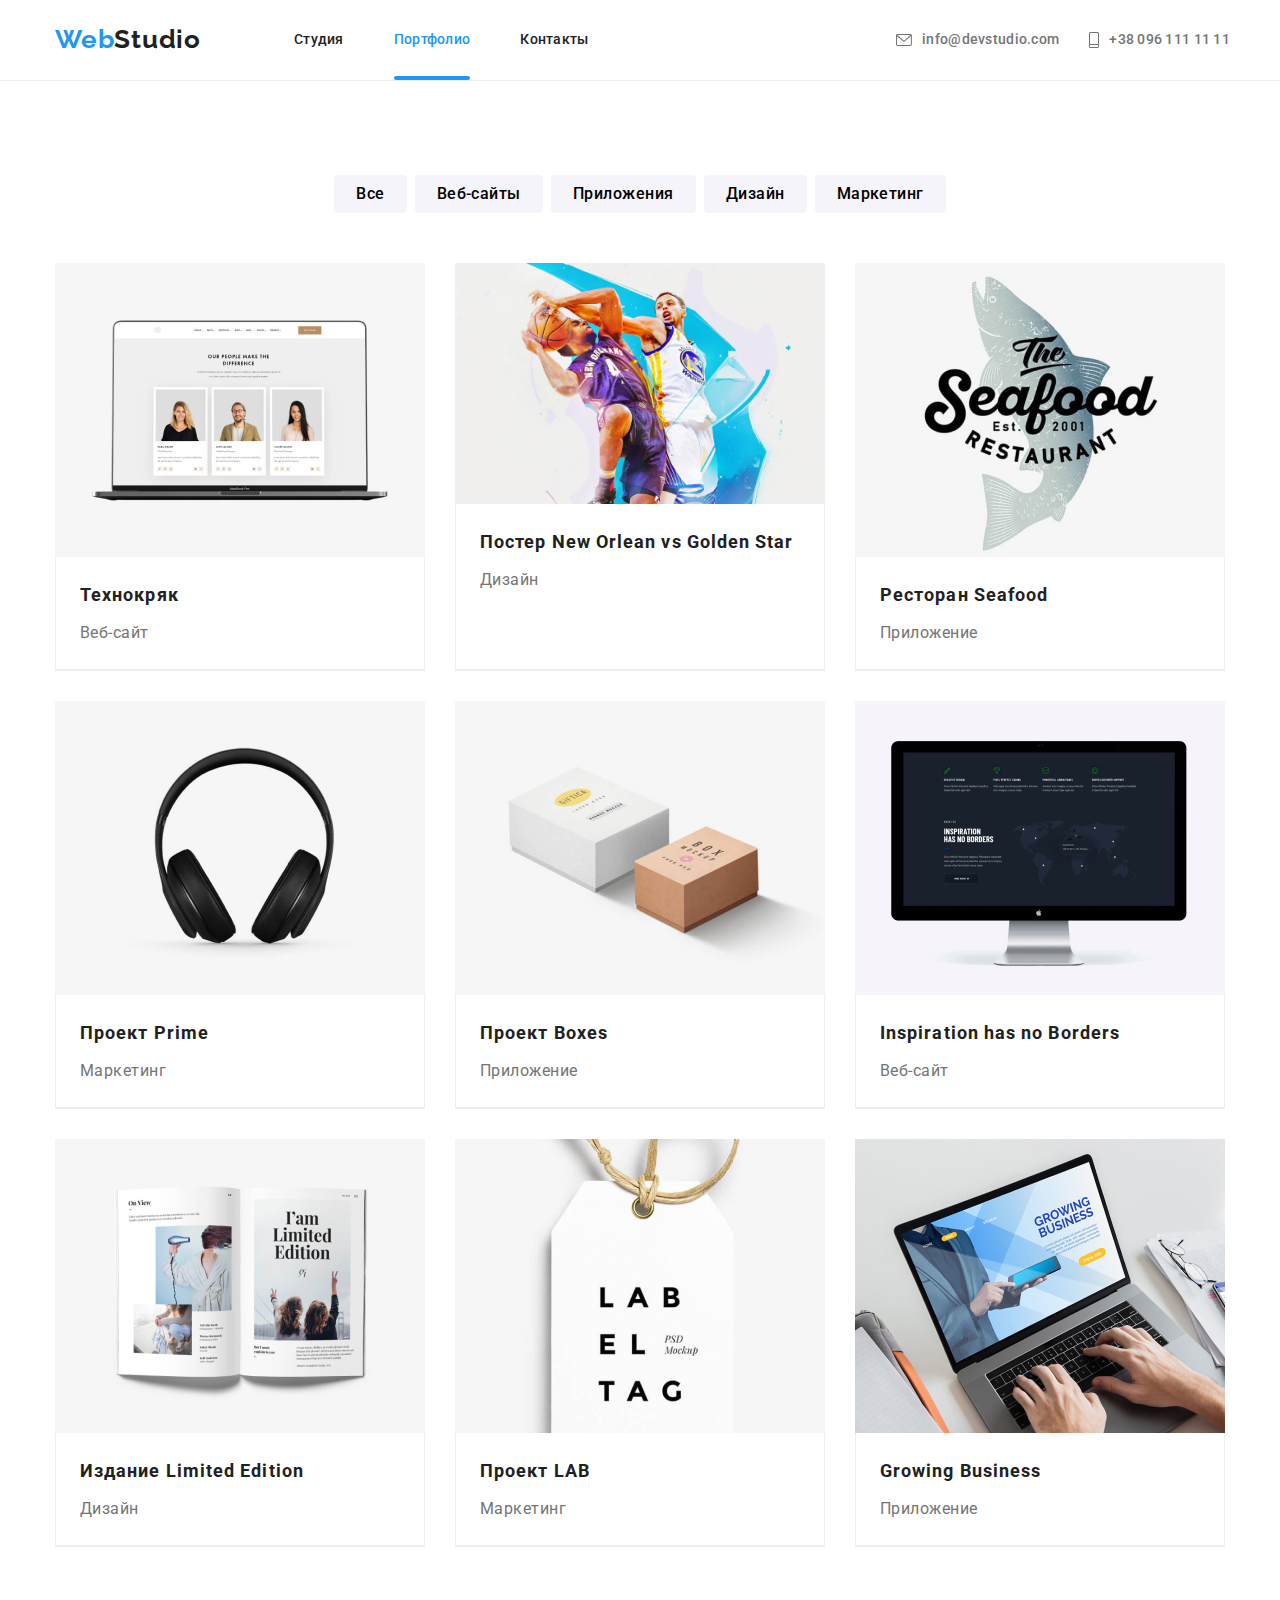
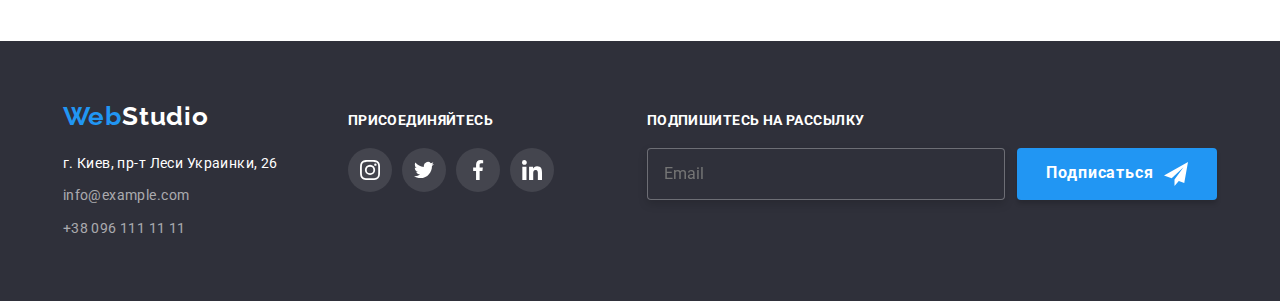
==== commit c38a360c: "Правки 1.3" ====
--- a/portfolio.html
+++ b/portfolio.html
@@ -68,7 +68,7 @@
             <button type="button" class="menu-close-btn">
               <svg width="40" height="40" aria-label="Переключатель мобильного меню ">
                 <use class="menu-button__cross-button"
-                  href="/images/hero-img-and-svg/optimized-symbol-defs.svg#close-window-icon-mobile">
+                  href="./images/hero-img-and-svg/optimized-symbol-defs.svg#close-window-icon-mobile">
                 </use>
               </svg>
             </button>
@@ -114,7 +114,7 @@
             <li class="filter__item"><button type="button" class="filter__button">Веб-сайты</button> </li>
             <li class="filter__item"><button type="button" class="filter__button">Приложения</button> </li>
             <li class="filter__item"><button type="button" class="filter__button">Дизайн</button> </li>
-            <li class="filter__item"> <button type="button" class="filter__button">Маркетинг</button> </li>
+            <li class="filter__item"><button type="button" class="filter__button">Маркетинг</button> </li>
           </ul>
           
           <h2 class="visually-hidden">Наши работы</h2>
@@ -126,10 +126,15 @@
 
                 <div class="filter__overlay">
                   <picture>
-                    <source srcset="./images/second-page-images/img-one-mobile@1x.jpg 1x, ./images/second-page-images/img-one-mobile@2x.jpg 2x" media="(max-width: 767px)">
-                    <source srcset="./images/second-page-images/img-one-tablet@1x.jpg 1x, ./images/second-page-images/img-one-tablet@2x.jpg 2x" media="(min-width: 768px)">
-                    <source srcset="./images/second-page-images/img-one-desk@1x.jpg 1x, ./images/second-page-images/img-one-desk@2x.jpg 2x" media="(min-width: 1200px)">
-                    <img src="./images/second-page-images/img-one.jpg" alt="Главная страница веб-сайта Технокряк" width="370">
+                    <source srcset="./images/second-page-images/img-one-desk@1x.jpg 1x, ./images/second-page-images/img-one-desk@2x.jpg 2x"
+                      media="(min-width: 1200px)">
+                    <source
+                      srcset="./images/second-page-images/img-one-tablet@1x.jpg 1x, ./images/second-page-images/img-one-tablet@2x.jpg 2x"
+                      media="(min-width: 768px)">
+
+                    <source srcset="./images/second-page-images/img-one-mobile@1x.jpg 1x, ./images/second-page-images/img-one-mobile@2x.jpg 2x" 
+                      media="(max-width: 767px)">
+                    <img src="./images/second-page-images/img-one.jpg" alt="Главная страница веб-сайта Технокряк" >
                   </picture>
                   
                   <p class="filter__overlay-text">Ресурс предлагает комплексные предложения с разным уровнем функционала и сервисов. Все это позволит посетителю
@@ -149,10 +154,14 @@
 
                 <div class="filter__overlay">
                   <picture>
-                    <source srcset="./images/second-page-images/img-two-mobile@1x.jpg 1x, ./images/second-page-images/img-two-mobile@2x.jpg 2x" media="(max-width: 767px)">
-                    <source srcset="./images/second-page-images/img-two-tablet@1x.jpg 1x, ./images/second-page-images/img-two-tablet@2x.jpg 2x" media="(min-width: 768px)">
-                    <source srcset="./images/second-page-images/img-two-desk@1x.jpg 1x, ./images/second-page-images/img-two-desk@2x.jpg 2x" media="(min-width: 1200px)">
-                    <img src="./images/second-page-images/img-two.jpg" alt="Дизайнерский постер с басткетболистами New Orlean vs Golden Star" width="370">
+                    <source srcset="./images/second-page-images/img-two-desk@1x.jpg 1x, ./images/second-page-images/img-two-desk@2x.jpg 2x"
+                      media="(min-width: 1200px)">
+                    <source
+                      srcset="./images/second-page-images/img-two-tablet@1x.jpg 1x, ./images/second-page-images/img-two-tablet@2x.jpg 2x"
+                      media="(min-width: 768px)">
+                    <source srcset="./images/second-page-images/img-two-mobile@1x.jpg 1x, ./images/second-page-images/img-two-mobile@2x.jpg 2x" 
+                      media="(max-width: 767px)">
+                    <img src="./images/second-page-images/img-two.jpg" alt="Дизайнерский постер с басткетболистами New Orlean vs Golden Star">
                   </picture>
                   
                   <p class="filter__overlay-text">Ресурс предлагает комплексные предложения с разным уровнем функционала и сервисов. Все это позволит посетителю
@@ -173,10 +182,15 @@
 
                 <div class="filter__overlay">
                   <picture>
-                    <source srcset="./images/second-page-images/img-three-mobile@1x.jpg 1x, ./images/second-page-images/img-three-mobile@2x.jpg 2x" media="(max-width: 767px)">
-                    <source srcset="./images/second-page-images/img-three-tablet@1x.jpg 1x, ./images/second-page-images/img-three-tablet@2x.jpg 2x" media="(min-width: 768px)">
-                    <source srcset="./images/second-page-images/img-three-desk@1x.jpg 1x, ./images/second-page-images/img-two-desk@2x.jpg 2x" media="(min-width: 1200px)">
-                    <img src="images/second-page-images/img-three.jpg" alt="Баннер приложения ресторана Seafood" width="370">
+                    <source
+                      srcset="./images/second-page-images/img-three-desk@1x.jpg 1x, ./images/second-page-images/img-two-desk@2x.jpg 2x"
+                      media="(min-width: 1200px)">
+                    <source
+                      srcset="./images/second-page-images/img-three-tablet@1x.jpg 1x, ./images/second-page-images/img-three-tablet@2x.jpg 2x"
+                      media="(min-width: 768px)">
+                    <source srcset="./images/second-page-images/img-three-mobile@1x.jpg 1x, ./images/second-page-images/img-three-mobile@2x.jpg 2x" 
+                    media="(max-width: 767px)">
+                    <img src="images/second-page-images/img-three.jpg" alt="Баннер приложения ресторана Seafood">
                   </picture>
                   <p class="filter__overlay-text">Ресурс предлагает комплексные предложения с разным уровнем функционала и сервисов. Все это позволит посетителю
                     получить
@@ -196,10 +210,15 @@
 
                 <div class="filter__overlay">
                   <picture>
-                    <source srcset="./images/second-page-images/img-four-mobile@1x.jpg 1x, ./images/second-page-images/img-four-mobile@2x.jpg 2x" media="(max-width: 767px)">
-                    <source srcset="./images/second-page-images/img-four-tablet@1x.jpg 1x, ./images/second-page-images/img-four-tablet@2x.jpg 2x" media="(min-width: 768px)">
-                    <source srcset="./images/second-page-images/img-four-desk@1x.jpg 1x, ./images/second-page-images/img-four-desk@2x.jpg 2x" media="(min-width: 1200px)">
-                    <img src="images/second-page-images/img-four.jpg" alt="Наушники" width="370">
+                    <source
+                      srcset="./images/second-page-images/img-four-desk@1x.jpg 1x, ./images/second-page-images/img-four-desk@2x.jpg 2x"
+                      media="(min-width: 1200px)">
+                    <source
+                      srcset="./images/second-page-images/img-four-tablet@1x.jpg 1x, ./images/second-page-images/img-four-tablet@2x.jpg 2x"
+                      media="(min-width: 768px)">
+                    <source srcset="./images/second-page-images/img-four-mobile@1x.jpg 1x, ./images/second-page-images/img-four-mobile@2x.jpg 2x" 
+                      media="(max-width: 767px)">
+                    <img src="images/second-page-images/img-four.jpg" alt="Наушники">
                   </picture>
                   <p class="filter__overlay-text">Ресурс предлагает комплексные предложения с разным уровнем функционала и сервисов. Все это позволит посетителю
                     получить
@@ -219,10 +238,14 @@
 
                 <div class="filter__overlay">
                   <picture>
-                    <source srcset="./images/second-page-images/img-five-mobile@1x.jpg 1x, ./images/second-page-images/img-five-mobile@2x.jpg 2x" media="(max-width: 767px)">
-                    <source srcset="./images/second-page-images/img-five-tablet@1x.jpg 1x, ./images/second-page-images/img-five-tablet@2x.jpg 2x" media="(min-width: 768px)">
-                    <source srcset="./images/second-page-images/img-five-desk@1x.jpg 1x, ./images/second-page-images/img-five-desk@2x.jpg 2x" media="(min-width: 1200px)">
-                    <img src="images/second-page-images/img-five.jpg" alt="Коробки" width="370">
+                    <source
+                      srcset="./images/second-page-images/img-five-desk@1x.jpg 1x, ./images/second-page-images/img-five-desk@2x.jpg 2x"
+                      media="(min-width: 1200px)">
+                    <source srcset="./images/second-page-images/img-five-tablet@1x.jpg 1x, ./images/second-page-images/img-five-tablet@2x.jpg 2x"
+                      media="(min-width: 768px)">
+                    <source srcset="./images/second-page-images/img-five-mobile@1x.jpg 1x, ./images/second-page-images/img-five-mobile@2x.jpg 2x"
+                      media="(max-width: 767px)">
+                    <img src="images/second-page-images/img-five.jpg" alt="Коробки">
                   </picture>
                   <p class="filter__overlay-text">Ресурс предлагает комплексные предложения с разным уровнем функционала и сервисов. Все это позволит посетителю
                     получить
@@ -242,10 +265,14 @@
 
                 <div class="filter__overlay">
                   <picture>
-                    <source srcset="./images/second-page-images/img-six-mobile@1x.jpg 1x, ./images/second-page-images/img-six-mobile@2x.jpg 2x" media="(max-width: 767px)">
-                    <source srcset="./images/second-page-images/img-six-tablet@1x.jpg 1x, ./images/second-page-images/img-six-tablet@2x.jpg 2x" media="(min-width: 768px)">
-                    <source srcset="./images/second-page-images/img-six-desk@1x.jpg 1x, ./images/second-page-images/img-six-desk@2x.jpg 2x" media="(min-width: 1200px)">
-                    <img src="images/second-page-images/img-six.jpg" alt="Веб страница с картой мира" width="370">
+                    <source srcset="./images/second-page-images/img-six-desk@1x.jpg 1x, ./images/second-page-images/img-six-desk@2x.jpg 2x"
+                      media="(min-width: 1200px)">
+                    <source
+                      srcset="./images/second-page-images/img-six-tablet@1x.jpg 1x, ./images/second-page-images/img-six-tablet@2x.jpg 2x"
+                      media="(min-width: 768px)">
+                    <source srcset="./images/second-page-images/img-six-mobile@1x.jpg 1x, ./images/second-page-images/img-six-mobile@2x.jpg 2x" 
+                      media="(max-width: 767px)">
+                    <img src="images/second-page-images/img-six.jpg" alt="Веб страница с картой мира">
                   </picture>
                   <p class="filter__overlay-text">Ресурс предлагает комплексные предложения с разным уровнем функционала и сервисов. Все это позволит посетителю
                     получить
@@ -265,10 +292,14 @@
 
                 <div class="filter__overlay">
                   <picture>
-                    <source srcset="./images/second-page-images/img-seven-mobile@1x.jpg 1x, ./images/second-page-images/img-seven-mobile@2x.jpg 2x" media="(max-width: 767px)">
-                    <source srcset="./images/second-page-images/img-seven-tablet@1x.jpg 1x, ./images/second-page-images/img-seven-tablet@2x.jpg 2x" media="(min-width: 768px)">
-                    <source srcset="./images/second-page-images/img-seven-desk@1x.jpg 1x, ./images/second-page-images/img-seven-desk@2x.jpg 2x" media="(min-width: 1200px)"> 
-                    <img src="images/second-page-images/img-seven.jpg" alt="Раскрытая книга" width="370">
+                    <source
+                      srcset="./images/second-page-images/img-seven-desk@1x.jpg 1x, ./images/second-page-images/img-seven-desk@2x.jpg 2x"
+                      media="(min-width: 1200px)">
+                    <source srcset="./images/second-page-images/img-seven-tablet@1x.jpg 1x, ./images/second-page-images/img-seven-tablet@2x.jpg 2x"
+                      media="(min-width: 768px)">
+                    <source srcset="./images/second-page-images/img-seven-mobile@1x.jpg 1x, ./images/second-page-images/img-seven-mobile@2x.jpg 2x" 
+                      media="(max-width: 767px)">
+                    <img src="images/second-page-images/img-seven.jpg" alt="Раскрытая книга">
                   </picture>
                   <p class="filter__overlay-text">Ресурс предлагает комплексные предложения с разным уровнем функционала и сервисов. Все это позволит посетителю
                     получить
@@ -288,10 +319,14 @@
 
                 <div class="filter__overlay">
                   <picture>
-                    <source srcset="./images/second-page-images/img-eight-mobile@1x.jpg 1x, ./images/second-page-images/img-eight-mobile@2x.jpg 2x" media="(max-width: 767px)">
-                    <source srcset="./images/second-page-images/img-eight-tablet@1x.jpg 1x, ./images/second-page-images/img-eight-tablet@2x.jpg 2x" media="(min-width: 768px)">
-                    <source srcset="./images/second-page-images/img-eight-desk@1x.jpg 1x, ./images/second-page-images/img-eight-desk@2x.jpg 2x" media="(min-width: 1200px)">
-                    <img src="images/second-page-images/img-eight.jpg" alt="Бирка" width="370">
+                    <source
+                      srcset="./images/second-page-images/img-eight-desk@1x.jpg 1x, ./images/second-page-images/img-eight-desk@2x.jpg 2x"
+                      media="(min-width: 1200px)">
+                    <source srcset="./images/second-page-images/img-eight-tablet@1x.jpg 1x, ./images/second-page-images/img-eight-tablet@2x.jpg 2x" 
+                      media="(min-width: 768px)">
+                    <source srcset="./images/second-page-images/img-eight-mobile@1x.jpg 1x, ./images/second-page-images/img-eight-mobile@2x.jpg 2x" 
+                      media="(max-width: 767px)">
+                    <img src="images/second-page-images/img-eight.jpg" alt="Бирка">
                   </picture>
                   <p class="filter__overlay-text">Ресурс предлагает комплексные предложения с разным уровнем функционала и сервисов. Все это позволит посетителю
                     получить
@@ -311,10 +346,14 @@
 
                 <div class="filter__overlay">
                   <picture>
-                    <source srcset="./images/second-page-images/img-nine-mobile@1x.jpg 1x, ./images/second-page-images/img-nine-mobile@2x.jpg 2x" media="(max-width: 767px)">
-                    <source srcset="./images/second-page-images/img-nine-tablet@1x.jpg 1x, ./images/second-page-images/img-nine-tablet@2x.jpg 2x" media="(min-width: 768px)">
-                    <source srcset="./images/second-page-images/img-nine-desk@1x.jpg 1x, ./images/second-page-images/img-nine-desk@2x.jpg 2x" media="(min-width: 1200px)">
-                    <img src="images/second-page-images/img-nine.jpg" alt="С включенным приложением" width="370">
+                    <source
+                      srcset="./images/second-page-images/img-nine-desk@1x.jpg 1x, ./images/second-page-images/img-nine-desk@2x.jpg 2x"
+                      media="(min-width: 1200px)">
+                    <source srcset="./images/second-page-images/img-nine-tablet@1x.jpg 1x, ./images/second-page-images/img-nine-tablet@2x.jpg 2x"
+                      media="(min-width: 768px)">
+                    <source srcset="./images/second-page-images/img-nine-mobile@1x.jpg 1x, ./images/second-page-images/img-nine-mobile@2x.jpg 2x" 
+                      media="(max-width: 767px)">
+                    <img src="images/second-page-images/img-nine.jpg" alt="С включенным приложением">
                   </picture>
                   <p class="filter__overlay-text">Ресурс предлагает комплексные предложения с разным уровнем функционала и сервисов. Все это позволит посетителю получить
                     исчерпывающие сведения о компании или частном лице.</p>
--- a/css/main.min.css
+++ b/css/main.min.css
@@ -1,2 +1,2 @@
-body{background-color:var(--main-white-color);color:var(--title-color);font-family:"Roboto","Raleway",sans-serif;font-weight:400;font-size:14px;line-height:1.17;letter-spacing:0.03em}body.modal-open{overflow:hidden}img{display:block;width:100%}h1,h2,h3,p{margin-top:0;margin-bottom:0}a{text-decoration:none}ul{list-style:none;padding:0;margin:0}:root{--animation-timer: cubic-bezier(0.4, 0, 0.2, 1);--nav-color: #212121;--mail-and-tell-color: #757575;--first-logo-part: #2196f3;--second-logo-header-part: #212121;--accent-color: #2196f3;--header-bottom-line: 1px solid #ececec;--hero-title-color: #ffffff;--hero-footer-buttons-bgcolor: #2196f3;--hero-footer-buttons-hover-focus-color: #188ce8;--text-bottons-color: #ffffff;--hero-and-footer-bgcolor: #2f303a;--title-color: #212121;--first-section-descrip-cl: #757575;--first-sec-svg-color: #f5f4fa;--p-color-for-img-second-sec: #ffffff;--worders-bg-color: #f5f4fa;--workers-card-bg-cl: #ffffff;--footer-main-color: #ffffff;--first-logo-part: #2196f3;--filter-buttons-bg-cl: #f5f4fa;--active-text-button-cl: #fff;--description-color-in-card: #757575;--overlay-text-color: #fff;--modal-bg-color: #fff;--modal-text-cl: #757575}.container{margin-left:auto;margin-right:auto;padding-left:15px;padding-right:15px;width:100%}@media screen and (min-width: 480px){.container{width:480px}}@media screen and (min-width: 768px){.container{width:768px}}@media screen and (min-width: 1200px){.container{width:1200px}}.visually-hidden{position:absolute;width:1px;height:1px;margin:-1px;border:0;padding:0;white-space:nowrap;-webkit-clip-path:inset(100%);clip-path:inset(100%);clip:rect(0 0 0 0);overflow:hidden}.menu-container{padding:10px 15px 48px 40px;width:100vw;height:100vh;position:fixed;background-color:#fff;top:0;right:0;z-index:999;height:100%;display:-webkit-box;display:-ms-flexbox;display:flex;-webkit-box-orient:vertical;-webkit-box-direction:normal;-ms-flex-direction:column;flex-direction:column;-webkit-box-pack:justify;-ms-flex-pack:justify;justify-content:space-between;background-color:white;font-size:20px}@media screen and (min-width: 768px){.menu-container{display:none}}.menu-open-btn,.menu-close-btn{display:-webkit-box;display:-ms-flexbox;display:flex;margin-left:auto;padding:0;border:none;background-color:transparent}@media screen and (min-width: 768px){.menu-open-btn,.menu-close-btn{display:none}}.menu-open-btn:hover,.menu-close-btn:hover,.menu-open-btn:focus,.menu-close-btn:focus{fill:#2196f3}.mob-menu__item{display:-webkit-box;display:-ms-flexbox;display:flex}.mob-menu__item:not(:last-child){margin-bottom:32px}.mob-menu__tel-item{margin-bottom:32px}.mob-menu__tel{display:block;font-family:Roboto;font-style:normal;font-weight:500;font-size:34px;line-height:1.18;letter-spacing:0.02em;color:#2196f3}.mob-menu__mail-item{margin-bottom:64px}.mob-menu__mail{display:block;font-family:Roboto;font-style:normal;font-weight:500;font-size:24px;line-height:1.17;letter-spacing:0.02em;color:#757575}.mob-menu__social-pages{display:-webkit-box;display:-ms-flexbox;display:flex;-webkit-column-gap:20px;column-gap:20px;-ms-flex-wrap:wrap;flex-wrap:wrap}.mob-menu__link{font-weight:500;font-size:40px;line-height:47px;text-align:center;letter-spacing:0.02em;text-decoration:none;color:#212121}.mob-menu__pages-link{position:relative;font-weight:500;font-size:18px;line-height:1.22;letter-spacing:0.02em;color:#2196f3}.mob-menu__pages-item{position:relative}.mob-menu__pages-item:not(:first-child)::before{content:"";display:block;position:absolute;top:0;left:-10px;width:1px;height:22px;background-color:rgba(33,33,33,0.2)}.mob-menu__current-page{color:var(--accent-color)}.page-header{border-bottom:var(--header-bottom-line);position:relative}@media screen and (max-width: 767px){.page-header{padding-top:16px;padding-bottom:16px}}.page-header__header-section{display:-webkit-box;display:-ms-flexbox;display:flex;-webkit-box-align:center;-ms-flex-align:center;align-items:center;-webkit-box-pack:justify;-ms-flex-pack:justify;justify-content:space-between;padding-left:15px;padding-right:10px}@media screen and (max-width: 767px){.page-header__header-section{max-width:767px}}.page-header__header-logo{display:inline-block;font-family:"Raleway";font-weight:700;font-size:26px;line-height:1.2;letter-spacing:0.03em;color:var(--first-logo-part)}.page-header__header-logo--black{color:var(--second-logo-header-part)}.page-header__site-nav{display:-webkit-box;display:-ms-flexbox;display:flex;-webkit-box-align:center;-ms-flex-align:center;align-items:center}@media screen and (min-width: 768px){.page-header__site-nav{margin-left:93px}}.nav-list{display:-webkit-box;display:-ms-flexbox;display:flex;-webkit-box-align:center;-ms-flex-align:center;align-items:center}@media screen and (max-width: 767px){.nav-list{display:none}}.nav-list__item:not(:last-child){margin-right:50px}.nav-list__link{display:-webkit-box;display:-ms-flexbox;display:flex;position:relative;-webkit-box-align:center;-ms-flex-align:center;align-items:center;padding-top:32px;padding-bottom:32px;font-weight:500;line-height:1.14;letter-spacing:0.02em;color:var(--nav-color);-webkit-transition:color 250ms var(--animation-timer);transition:color 250ms var(--animation-timer)}.nav-list__link:hover,.nav-list__link:focus{color:var(--accent-color)}.nav-list__current-page{color:var(--accent-color)}.nav-list__current-page::after{position:absolute;content:"";bottom:0px;width:100%;height:4px;border-radius:2px;background-color:var(--accent-color)}.mail-and-tel__list{display:-webkit-box;display:-ms-flexbox;display:flex;margin-left:auto;-webkit-box-align:center;-ms-flex-align:center;align-items:center}@media screen and (max-width: 767px){.mail-and-tel__list{display:none}}@media screen and (min-width: 768px) and (max-width: 1199px){.mail-and-tel__list{-webkit-box-orient:vertical;-webkit-box-direction:normal;-ms-flex-direction:column;flex-direction:column;-ms-flex-line-pack:center;align-content:center;-webkit-box-align:start;-ms-flex-align:start;align-items:flex-start;margin-left:84px}}@media screen and (min-width: 768px) and (max-width: 1199px){.mail-and-tel__list .mail-and-tel__item:not(:last-child){margin-bottom:10px}}@media screen and (min-width: 1200px){.mail-and-tel__list .mail-and-tel__item:not(:last-child){margin-right:30px}}.mail-and-tel__link{display:-webkit-box;display:-ms-flexbox;display:flex;-webkit-box-align:center;-ms-flex-align:center;align-items:center;font-weight:500;line-height:1.14;letter-spacing:0.02em;color:var(--mail-and-tell-color);-webkit-transition:color 250ms var(--animation-timer);transition:color 250ms var(--animation-timer)}.mail-and-tel__link:hover,.mail-and-tel__link:focus{color:var(--accent-color)}.mail-and-tel__contact-icon{margin-right:10px;fill:currentColor}.hero{background-size:cover;background-position:center;background-repeat:no-repeat;margin-left:auto;margin-right:auto;padding-top:118px;padding-bottom:118px;max-width:1600px;text-align:center;background-color:var(--hero-and-footer-bgcolor);background-image:-webkit-gradient(linear, left top, left bottom, from(rgba(47,48,58,0.4)), to(rgba(0,2,17,0.4))),url(../images/hero-img-and-svg/hero-mobile@1x.jpg);background-image:linear-gradient(rgba(47,48,58,0.4), rgba(0,2,17,0.4)),url(../images/hero-img-and-svg/hero-mobile@1x.jpg)}@media screen and (min-device-pixel-ratio: 2), screen and (-webkit-min-device-pixel-ratio: 2), screen and (min-resolution: 192dpi), screen and (min-resolution: 2dppx){.hero{background-image:-webkit-gradient(linear, left top, left bottom, from(rgba(47,48,58,0.4)), to(rgba(0,2,17,0.4))),url(../images/hero-img-and-svg/hero-mobile@2x.jpg);background-image:linear-gradient(rgba(47,48,58,0.4), rgba(0,2,17,0.4)),url(../images/hero-img-and-svg/hero-mobile@2x.jpg)}}@media screen and (min-width: 480px){.hero{background-image:-webkit-gradient(linear, left top, left bottom, from(rgba(47,48,58,0.4)), to(rgba(47,48,58,0.4))),url(../images/hero-img-and-svg/hero-tablet@1x.jpg);background-image:linear-gradient(rgba(47,48,58,0.4), rgba(47,48,58,0.4)),url(../images/hero-img-and-svg/hero-tablet@1x.jpg)}}@media screen and (min-width: 480px) and (min-device-pixel-ratio: 2), screen and (min-width: 480px) and (-webkit-min-device-pixel-ratio: 2), screen and (min-width: 480px) and (min-resolution: 192dpi), screen and (min-width: 480px) and (min-resolution: 2dppx){.hero{background-image:-webkit-gradient(linear, left top, left bottom, from(rgba(47,48,58,0.4)), to(rgba(47,48,58,0.4))),url(../images/hero-img-and-svg/hero-tablet@2x.jpg);background-image:linear-gradient(rgba(47,48,58,0.4), rgba(47,48,58,0.4)),url(../images/hero-img-and-svg/hero-tablet@2x.jpg)}}@media screen and (min-width: 1200px){.hero{background-image:-webkit-gradient(linear, left top, left bottom, from(rgba(47,48,58,0.4)), to(rgba(47,48,58,0.4))),url(../images/hero-img-and-svg/hero-desk@1x.jpg);background-image:linear-gradient(rgba(47,48,58,0.4), rgba(47,48,58,0.4)),url(../images/hero-img-and-svg/hero-desk@1x.jpg)}}@media screen and (min-width: 1200px) and (min-device-pixel-ratio: 2), screen and (min-width: 1200px) and (-webkit-min-device-pixel-ratio: 2), screen and (min-width: 1200px) and (min-resolution: 192dpi), screen and (min-width: 1200px) and (min-resolution: 2dppx){.hero{background-image:-webkit-gradient(linear, left top, left bottom, from(rgba(47,48,58,0.4)), to(rgba(47,48,58,0.4))),url(../images/hero-img-and-svg/hero-desk@2x.jpg);background-image:linear-gradient(rgba(47,48,58,0.4), rgba(47,48,58,0.4)),url(../images/hero-img-and-svg/hero-desk@2x.jpg)}}@media screen and (min-width: 1200px){.hero{padding-top:200px;padding-bottom:200px}}.hero__hero-title{margin-top:0;margin-bottom:30px;margin-left:auto;margin-right:auto;max-width:250px;font-weight:900;font-size:18px;line-height:1.62;letter-spacing:0.06em;text-align:center;text-transform:uppercase;color:var(--hero-title-color)}@media screen and (min-width: 480px){.hero__hero-title{font-size:26px;max-width:360px}}@media screen and (min-width: 1200px){.hero__hero-title{font-size:44px;max-width:360px;line-height:1.36;max-width:696px;margin-left:auto;margin-right:auto}}.hero__hero-button{border-radius:4px;border-color:var(--hero-footer-buttons-bgcolor);padding:10px 32px;min-width:200px;font-weight:700;font-size:16px;line-height:1.8;letter-spacing:0.06em;cursor:pointer;text-align:center;color:var(--text-bottons-color);background-color:var(--hero-footer-buttons-bgcolor);-webkit-box-shadow:0px 4px 4px rgba(0,0,0,0.15);box-shadow:0px 4px 4px rgba(0,0,0,0.15);-webkit-transition:background-color 250ms var(--animation-timer);transition:background-color 250ms var(--animation-timer)}.hero__hero-button:focus,.hero__hero-button:hover{background-color:var(--hero-footer-buttons-hover-focus-color)}.first-main-section{padding-top:60px;padding-bottom:60px}@media screen and (min-width: 1200px){.first-main-section{padding-top:94px;padding-bottom:94px}}@media screen and (max-width: 479px){.first-main-section{padding-left:15px;padding-right:15px}}.services-list__flex{display:-webkit-box;display:-ms-flexbox;display:flex;-ms-flex-wrap:wrap;flex-wrap:wrap}.services-list{-webkit-box-pack:center;-ms-flex-pack:center;justify-content:center;grid-gap:30px}@media screen and (min-width: 1200px){.services-list{display:-webkit-box;display:-ms-flexbox;display:flex}}@media screen and (max-width: 480px){.services-list{text-align:center}}@media screen and (min-width: 480px){.services-list__item{width:450px}}@media screen and (min-width: 768px){.services-list__item{width:354px}}@media screen and (min-width: 1200px){.services-list__item{width:270px}}.services-list__feature-icons{display:-webkit-box;display:-ms-flexbox;display:flex;-webkit-box-align:center;-ms-flex-align:center;align-items:center;-webkit-box-pack:center;-ms-flex-pack:center;justify-content:center;margin-bottom:30px;border-radius:4px;height:120px;background-color:var(--first-sec-svg-color)}.services-list__feature-title{margin-bottom:10px;font-weight:700;font-size:14px;line-height:1.14;letter-spacing:0.03em;text-transform:uppercase;text-align:center;color:var(--title-color)}@media screen and (min-width: 768px){.services-list__feature-title{text-align:left}}.services-list__feature-description{font-size:14px;line-height:1.71;color:var(--first-section-descrip-cl)}.second-main-section{padding-bottom:94px;display:none}@media screen and (min-width: 1200px){.second-main-section{display:block}}.second-main-section__title{margin-bottom:50px;font-weight:700;font-size:36px;line-height:42px;text-align:center;letter-spacing:0.03em}.img-list{display:-webkit-box;display:-ms-flexbox;display:flex}.img-list__our-work-img:not(:last-child){margin-right:30px}.img-list__our-work-img:not(:last-child){margin-right:30px}.img-list__our-work-img{position:relative}.img-list__description{position:absolute;bottom:0;width:100%;padding:27px 0px;font-weight:700;font-size:14px;line-height:1.14;text-align:center;letter-spacing:0.03em;text-transform:uppercase;color:var(--p-color-for-img-second-sec);background:rgba(47,48,58,0.8)}.third-main-section{padding-top:60px;padding-bottom:60px;background-color:var(--worders-bg-color)}@media screen and (min-width: 1200px){.third-main-section{padding-top:94px;padding-bottom:94px}}.third-main-section__title{margin-top:0;margin-bottom:30px;font-weight:700;font-size:36px;line-height:42px;text-align:center;letter-spacing:0.03em}@media screen and (min-width: 1200px){.third-main-section__title{margin-bottom:50px}}.worderks-list{display:-webkit-box;display:-ms-flexbox;display:flex;-ms-flex-wrap:wrap;flex-wrap:wrap;-webkit-box-pack:center;-ms-flex-pack:center;justify-content:center;-webkit-box-align:center;-ms-flex-align:center;align-items:center;grid-gap:30px}.worderks-list__card-text{padding-top:30px;padding-bottom:30px}.worderks-list__workers-name{margin-bottom:10px;font-weight:500;font-size:16px;line-height:1.19;text-align:center}.worderks-list .worderks-list__workers-specialty{margin-bottom:16px;font-size:16px;line-height:1.19;text-align:center;color:var(--p-color)}.worderks-list__card{text-align:center;background-color:var(--workers-card-bg-cl);-webkit-box-shadow:0px 1px 3px rgba(0,0,0,0.12),0px 1px 1px rgba(0,0,0,0.14),0px 2px 1px rgba(0,0,0,0.2);box-shadow:0px 1px 3px rgba(0,0,0,0.12),0px 1px 1px rgba(0,0,0,0.14),0px 2px 1px rgba(0,0,0,0.2);border-radius:0px 0px 4px 4px}@media screen and (max-width: 479px){.worderks-list__card{width:270px}}@media screen and (min-width: 480px){.worderks-list__card{width:450px}}@media screen and (min-width: 768px){.worderks-list__card{width:354px}}@media screen and (min-width: 1200px){.worderks-list__card{width:270px}}.worderks-list__social-messengers{display:-webkit-inline-box;display:-ms-inline-flexbox;display:inline-flex}.worderks-list__messenger:not(:last-child){margin-right:10px}.worderks-list__personal-page{display:-webkit-box;display:-ms-flexbox;display:flex;-webkit-box-align:center;-ms-flex-align:center;align-items:center;-webkit-box-pack:center;-ms-flex-pack:center;justify-content:center;border-radius:50%;width:44px;height:44px;background-color:var(--workers-card-bg-cl);-webkit-transition:background-color 250ms var(--animation-timer);transition:background-color 250ms var(--animation-timer)}.worderks-list__personal-page:hover,.worderks-list__personal-page:focus{background-color:var(--accent-color)}.worderks-list__person-link{fill:#afb1b8;-webkit-transition:fill 250ms var(--animation-timer);transition:fill 250ms var(--animation-timer)}.worderks-list__personal-page:hover .worderks-list__person-link,.worderks-list__personal-page:focus .worderks-list__person-link{fill:var(--workers-card-bg-cl)}.clients{padding-top:60px;padding-bottom:60px}@media screen and (min-width: 1200px){.clients{padding-top:94px;padding-bottom:94px}}.clients__list{display:-webkit-box;display:-ms-flexbox;display:flex;-ms-flex-wrap:wrap;flex-wrap:wrap;-webkit-box-pack:center;-ms-flex-pack:center;justify-content:center;grid-gap:30px}@media screen and (min-width: 1200px){.clients__list{-ms-flex-wrap:nowrap;flex-wrap:nowrap}}.clients__title{margin-bottom:30px;font-weight:700;font-size:28px;line-height:1.16;text-align:center}@media screen and (min-width: 1200px){.clients__title{margin-bottom:50px;font-size:36px}}.clients__item{height:92px;-webkit-transition:border 250ms var(--animation-timer);transition:border 250ms var(--animation-timer)}.clients__item:hover,.clients__item:focus{color:var(--accent-color);border-color:var(--accent-color)}@media screen and (max-width: 767px){.clients__item{width:210px}}@media screen and (min-width: 768px){.clients__item{width:226px}}@media screen and (min-width: 1200px){.clients__item{width:170px}}.clients__link{display:-webkit-box;display:-ms-flexbox;display:flex;-webkit-box-pack:center;-ms-flex-pack:center;justify-content:center;-webkit-box-align:center;-ms-flex-align:center;align-items:center;border-radius:4px;border:1px solid #afb1b8;color:#afb1b8;background-color:#fff;padding:16px 32px;-webkit-transition:border 250ms var(--animation-timer);transition:border 250ms var(--animation-timer)}.clients__link:hover,.clients__link:focus{color:var(--accent-color);border-color:var(--accent-color)}@media screen and (min-width: 1200px){.clients__link{width:170px}}.clients__icon{fill:#afb1b8;-webkit-transition:fill 250ms var(--animation-timer);transition:fill 250ms var(--animation-timer)}.clients__link:hover .clients__icon,.clients__link:focus .clients__icon{fill:var(--accent-color)}.filter{padding-top:60px;padding-bottom:60px}@media screen and (min-width: 1200px){.filter{padding-top:94px;padding-bottom:94px}}@media screen and (max-width: 479px){.filter{padding-left:15px;padding-right:15px}}.filter__button-list{display:-webkit-box;display:-ms-flexbox;display:flex;-ms-flex-wrap:wrap;flex-wrap:wrap;-webkit-box-pack:start;-ms-flex-pack:start;justify-content:flex-start;margin-bottom:40px;grid-gap:8px;grid-row-gap:15px}@media (min-width: 768px){.filter__button-list{-webkit-box-pack:center;-ms-flex-pack:center;justify-content:center;margin-bottom:30px}}@media (min-width: 1200px){.filter__button-list{margin-bottom:50px}}.filter__button{padding:6px 22px;border-radius:4px;border:none;font-weight:500;font-size:16px;line-height:1.6;letter-spacing:0.03em;cursor:pointer;text-align:center;background-color:var(--filter-buttons-bg-cl);-webkit-transition:color 250ms var(--animation-timer),background-color 250ms var(--animation-timer),-webkit-box-shadow 250ms var(--animation-timer);transition:color 250ms var(--animation-timer),background-color 250ms var(--animation-timer),-webkit-box-shadow 250ms var(--animation-timer);transition:color 250ms var(--animation-timer),background-color 250ms var(--animation-timer),box-shadow 250ms var(--animation-timer);transition:color 250ms var(--animation-timer),background-color 250ms var(--animation-timer),box-shadow 250ms var(--animation-timer),-webkit-box-shadow 250ms var(--animation-timer)}.filter__button:hover,.filter__button:focus{background:var(--accent-color);color:var(--active-text-button-cl);-webkit-box-shadow:0px 3px 1px rgba(0,0,0,0.1),0px 1px 2px rgba(0,0,0,0.08),0px 2px 2px rgba(0,0,0,0.12);box-shadow:0px 3px 1px rgba(0,0,0,0.1),0px 1px 2px rgba(0,0,0,0.08),0px 2px 2px rgba(0,0,0,0.12)}@media screen and (min-width: 768px){.filter__list{display:-webkit-box;display:-ms-flexbox;display:flex;-ms-flex-wrap:wrap;flex-wrap:wrap;margin:-15px}}.filter__card{border-bottom:1px solid #eeeeee}@media screen and (min-width: 768px){.filter__card{width:calc((100% - 60px) / 2);margin:15px}}@media screen and (min-width: 1200px){.filter__card{width:calc((100% - 90px) / 3)}}@media screen and (max-width: 768px){.filter__card:not(:last-child){margin-bottom:30px}}.filter__link{display:block;-webkit-transition:-webkit-box-shadow 250ms var(--animation-timer);transition:-webkit-box-shadow 250ms var(--animation-timer);transition:box-shadow 250ms var(--animation-timer);transition:box-shadow 250ms var(--animation-timer), -webkit-box-shadow 250ms var(--animation-timer)}.filter__link:hover,.filter__link:focus{-webkit-box-shadow:0px 1px 1px rgba(0,0,0,0.12),0px 4px 4px rgba(0,0,0,0.06),1px 4px 6px rgba(0,0,0,0.16);box-shadow:0px 1px 1px rgba(0,0,0,0.12),0px 4px 4px rgba(0,0,0,0.06),1px 4px 6px rgba(0,0,0,0.16)}.filter__card-box{padding:20px 24px;border-right:1px solid #eeeeee;border-bottom:1px solid #eeeeee;border-left:1px solid #eeeeee}.filter__card-box-title{margin-bottom:4px;font-weight:700;font-size:18px;line-height:2;letter-spacing:0.06em;color:var(--title-color)}.filter__card-box-text{font-size:16px;line-height:2;letter-spacing:0.03em;color:var(--description-color-in-card)}.filter__overlay{position:relative;overflow:hidden}.filter__overlay::before{content:"";position:absolute;width:100%;height:100%;-webkit-transform:translateY(100%);transform:translateY(100%);-webkit-transition:-webkit-transform 250ms var(--animation-timer);transition:-webkit-transform 250ms var(--animation-timer);transition:transform 250ms var(--animation-timer);transition:transform 250ms var(--animation-timer), -webkit-transform 250ms var(--animation-timer);background-color:rgba(33,150,243,0.9)}.filter__link:hover .filter__overlay::before,.filter__link:focus .filter__overlay::before{-webkit-transform:translateY(0%);transform:translateY(0%)}.filter-card-link:hover,.filter-card-link:focus{-webkit-box-shadow:0px 1px 1px rgba(0,0,0,0.12),0px 4px 4px rgba(0,0,0,0.06),1px 4px 6px rgba(0,0,0,0.16);box-shadow:0px 1px 1px rgba(0,0,0,0.12),0px 4px 4px rgba(0,0,0,0.06),1px 4px 6px rgba(0,0,0,0.16)}.filter__overlay-text{position:absolute;padding:63px 24px;-webkit-transition:-webkit-transform 250ms var(--animation-timer);transition:-webkit-transform 250ms var(--animation-timer);transition:transform 250ms var(--animation-timer);transition:transform 250ms var(--animation-timer), -webkit-transform 250ms var(--animation-timer);font-size:18px;line-height:1.56;letter-spacing:0.03em;color:var(--overlay-text-color)}.filter__link:hover .filter__overlay-text,.filter__link:focus .filter__overlay-text{-webkit-transform:translateY(-100%);transform:translateY(-100%)}@media screen and (max-width: 480px){.filter__overlay-text{padding:5px 5px}}.footer{padding-top:60px;padding-bottom:60px;text-align:center;background-color:var(--hero-and-footer-bgcolor)}.footer__container{display:-webkit-box;display:-ms-flexbox;display:flex;-webkit-box-align:baseline;-ms-flex-align:baseline;align-items:baseline;-ms-flex-pack:distribute;justify-content:space-around}.footer__flex{display:block;margin:0;padding:0px;list-style:none;-webkit-box-align:baseline;-ms-flex-align:baseline;align-items:baseline}@media screen and (min-width: 768px){.footer__flex{display:-webkit-box;display:-ms-flexbox;display:flex;-webkit-box-pack:center;-ms-flex-pack:center;justify-content:center;-ms-flex-wrap:wrap;flex-wrap:wrap;gap:30px 165px}}@media (min-width: 1200px){.footer__flex{display:-webkit-box;display:-ms-flexbox;display:flex;-webkit-box-pack:center;-ms-flex-pack:center;justify-content:center;text-align:left;gap:70px}}.footer__logo{font-family:"Raleway";font-weight:700;font-size:26px;line-height:1.2;letter-spacing:0.03em;color:var(--first-logo-part)}.footer__logo--white{color:var(--footer-main-color)}.address{margin-top:20px}.address__item:not(:last-child){margin-bottom:9px}.address__link{font-style:normal;font-weight:400;font-size:14px;line-height:1.7;letter-spacing:0.03em;color:rgba(255,255,255,0.6);-webkit-transition:color 250ms var(--animation-timer);transition:color 250ms var(--animation-timer)}.address__link--white{color:var(--footer-main-color)}.address__link:focus,.address__link:hover{color:var(--accent-color)}.social-pages{display:block;margin-top:60px}@media (min-width: 768px){.social-pages{margin-top:0px}}.social-pages__title{margin-bottom:20px;font-weight:700;font-size:14px;line-height:1.14;text-transform:uppercase;color:var(--footer-main-color)}@media (min-width: 1200px){.social-pages__title{text-align:left}}.social-pages__list{display:-webkit-box;display:-ms-flexbox;display:flex;-webkit-box-pack:center;-ms-flex-pack:center;justify-content:center}.social-pages__item:not(:last-child){margin-right:10px}.social-pages__icon{fill:var(--footer-main-color)}.social-pages__link{display:-webkit-box;display:-ms-flexbox;display:flex;-webkit-box-align:center;-ms-flex-align:center;align-items:center;-webkit-box-pack:center;-ms-flex-pack:center;justify-content:center;width:44px;height:44px;border-radius:50%;background:rgba(255,255,255,0.1);-webkit-transition:background-color 250ms var(--animation-timer);transition:background-color 250ms var(--animation-timer)}.social-pages__link:hover,.social-pages__link:focus{background-color:var(--accent-color)}.mail-form{margin-top:60px}@media (min-width: 768px){.mail-form{margin-top:0px;padding:0}}@media (min-width: 1200px){.mail-form{margin-left:23px}}@media (min-width: 1200px){.mail-form__form{display:-webkit-box;display:-ms-flexbox;display:flex}}.mail-form__title{margin-bottom:20px;font-weight:700;font-size:14px;line-height:1.14;text-transform:uppercase;color:var(--footer-main-color)}.mail-form__input{padding:15px 16px;width:100%;border:1px solid rgba(255,255,255,0.3);-webkit-filter:drop-shadow(0px 4px 4px rgba(0,0,0,0.15));filter:drop-shadow(0px 4px 4px rgba(0,0,0,0.15));border-radius:4px;font-size:16px;line-height:1.2;color:rgba(255,255,255,0.6);background:var(--hero-and-footer-bgcolor);-webkit-transition:background-color 250ms var(--animation-timer);transition:background-color 250ms var(--animation-timer)}@media (min-width: 1200px){.mail-form__input{width:358px;margin-right:12px}}.mail-form__button{display:-webkit-inline-box;display:-ms-inline-flexbox;display:inline-flex;margin-top:20px;padding:10px 29px;font-weight:700;font-size:16px;line-height:1.9;letter-spacing:0.06em;color:var(--text-bottons-color);background:var(--hero-footer-buttons-bgcolor);-webkit-box-shadow:0px 4px 4px rgba(0,0,0,0.15);box-shadow:0px 4px 4px rgba(0,0,0,0.15);border-radius:4px;border:none;-webkit-transition:background-color 250ms var(--animation-timer);transition:background-color 250ms var(--animation-timer)}.mail-form__button:focus,.mail-form__button:hover{background-color:var(--hero-footer-buttons-hover-focus-color)}@media (min-width: 1200px){.mail-form__button{margin-top:0px}}.mail-form__button::after{-ms-flex-item-align:center;-ms-grid-row-align:center;align-self:center;content:"";width:24px;height:24px;margin-left:10px;background-image:url(../images/hero-img-and-svg/icon-send-footer.svg)}.backdrop{position:fixed;top:0;left:0;width:100%;height:100%;background:rgba(0,0,0,0.2);opacity:1;-webkit-transition:opacity 250ms var(--animation-timer);transition:opacity 250ms var(--animation-timer);overflow-y:scroll}.is-hidden{opacity:0;pointer-events:none}.backdrop.is-hidden .modal{-webkit-transform:translate(-50%, -50%) scale(1.1);transform:translate(-50%, -50%) scale(1.1)}.modal{position:absolute;left:50%;top:50%;width:320px;min-height:581px;-webkit-box-shadow:0px 1px 3px rgba(0,0,0,0.12),0px 1px 1px rgba(0,0,0,0.14),0px 2px 1px rgba(0,0,0,0.2);box-shadow:0px 1px 3px rgba(0,0,0,0.12),0px 1px 1px rgba(0,0,0,0.14),0px 2px 1px rgba(0,0,0,0.2);border-radius:4px;background:var(--modal-bg-color);-webkit-transform:translate(-50%, -50%) scale(1);transform:translate(-50%, -50%) scale(1);-webkit-transition:scale 250ms var(--animation-timer),-webkit-transform 250ms var(--animation-timer);transition:scale 250ms var(--animation-timer),-webkit-transform 250ms var(--animation-timer);transition:transform 250ms var(--animation-timer),scale 250ms var(--animation-timer);transition:transform 250ms var(--animation-timer),scale 250ms var(--animation-timer),-webkit-transform 250ms var(--animation-timer)}@media screen and (min-width: 1200px){.modal{min-width:528px;min-height:581px}}@media screen and (min-width: 480px){.modal{width:450px;min-height:609px}}.modal__button{position:absolute;right:0;display:-webkit-box;display:-ms-flexbox;display:flex;-webkit-box-align:center;-ms-flex-align:center;align-items:center;-webkit-box-pack:center;-ms-flex-pack:center;justify-content:center;margin-top:8px;margin-right:8px;width:30px;height:30px;border-radius:50%;border:1px solid rgba(0,0,0,0.1);background:white}.modal__cross-icon{fill:#000;-webkit-transition:250ms var(--animation-timer);transition:250ms var(--animation-timer)}.modal__button:hover .modal__cross-icon,.modal__button:focus .modal__cross-icon{fill:var(--accent-color)}.form{margin-left:auto;margin-right:auto;padding:40px}@media screen and (min-width: 480px){.form{width:450px}}@media screen and (min-width: 1200px){.form{width:528px}}.form__top-title-margin{margin-top:12px}.form__title{display:block;text-align:center;font-weight:700;font-size:20px;line-height:1.1;letter-spacing:0.03em;color:var(--title-color)}.form__field{position:relative;display:-webkit-box;display:-ms-flexbox;display:flex;-webkit-box-orient:vertical;-webkit-box-direction:normal;-ms-flex-direction:column;flex-direction:column;margin-bottom:10px}.form__label{display:-webkit-box;display:-ms-flexbox;display:flex;-webkit-box-align:center;-ms-flex-align:center;align-items:center;margin-bottom:4px;font-size:12px;line-height:1.17;letter-spacing:0.01em;color:var(--modal-text-cl)}.form__label-agreement{display:-webkit-box;display:-ms-flexbox;display:flex;-webkit-box-align:center;-ms-flex-align:center;align-items:center;font-size:11px;line-height:1.14;color:var(--modal-text-cl)}@media screen and (max-width: 479px){.form__label-agreement{display:block;font-size:10px;line-height:1.11}}@media screen and (min-width: 1200px){.form__label-agreement{font-size:14px;line-height:1.71}}.form__text-form{margin-bottom:4px}.form__last-field{margin-bottom:20px}.form__agreement-line{padding-left:24px;margin-bottom:30px;line-height:1.7;color:var(--modal-text-cl)}@media screen and (min-width: 1200px){.form__agreement-line{padding-left:39px}}.form__policy-link{margin-left:4px;-webkit-text-decoration-line:underline;text-decoration-line:underline;color:var(--accent-color)}@media screen and (max-width: 479px){.form__policy-link{margin-left:0}}.form__intend-icon{position:absolute;top:50%;left:15px;fill:currentColor;-webkit-transition:250ms var(--animation-timer);transition:250ms var(--animation-timer)}.form__input:hover ~ .form__intend-icon,.form__input:focus ~ .form__intend-icon{fill:var(--accent-color)}.form__input{padding:14px 42px;width:100%;height:40px;border:1px solid rgba(33,33,33,0.2);border-radius:4px;outline:none;-webkit-transition:250ms var(--animation-timer);transition:250ms var(--animation-timer)}.form__input:hover,.form__input:focus{border-color:var(--accent-color)}.form__comment{padding:12px 16px;resize:none;width:100%;height:120px;border:1px solid rgba(33,33,33,0.2);-webkit-box-sizing:border-box;box-sizing:border-box;border-radius:4px;outline:none;-webkit-transition:250ms var(--animation-timer);transition:250ms var(--animation-timer)}.form__comment:hover,.form__comment:focus{border-color:var(--accent-color)}.form__checkbox{position:absolute;width:1px;height:1px;margin:-1px;border:0;padding:0;white-space:nowrap;-webkit-clip-path:inset(100%);clip-path:inset(100%);clip:rect(0 0 0 0);overflow:hidden}.form__checkbox:checked+.form__check-icon{background-image:url(../images/modal-window-check-svg/only-tick.svg);background-color:var(--accent-color);border-radius:2px;-webkit-transition:250ms var(--animation-timer);transition:250ms var(--animation-timer)}.form__checkbox:focus+.form__check-icon{background-color:var(--main-white-color)}.form__checkbox:checked:focus+.form__check-icon{background-image:url(../images/modal-window-check-svg/only-tick.svg);background-color:var(--accent-color);border-radius:2px}.form__check-icon{position:absolute;margin-left:-2.1em;width:16px;height:15px;background-position-x:70%;background-position-y:60%;background-repeat:no-repeat;background-image:url(../images/modal-window-check-svg/check-box-icon.svg);-webkit-transition:250ms var(--animation-timer);transition:250ms var(--animation-timer)}@media screen and (max-width: 479px){.form__check-icon{margin-left:-2.4em;margin-top:0.2em}}@media screen and (min-width: 1200px){.form__check-icon{margin-left:-1.6em}}.modal__submit-button{margin:0 auto;display:-webkit-box;display:-ms-flexbox;display:flex;-webkit-box-align:center;-ms-flex-align:center;align-items:center;text-align:center;padding:10px 55px;font-weight:700;font-size:16px;line-height:30px;letter-spacing:0.06em;background:var(--accent-color);-webkit-box-shadow:0px 4px 4px rgba(0,0,0,0.15);box-shadow:0px 4px 4px rgba(0,0,0,0.15);border-radius:4px;border:none;color:#fff;-webkit-transition:var(--animation-timer);transition:var(--animation-timer)}.modal__submit-button:hover,.modal__submit-button:focus{background-color:#188CE8}
+body{background-color:var(--main-white-color);color:var(--title-color);font-family:"Roboto","Raleway",sans-serif;font-weight:400;font-size:14px;line-height:1.17;letter-spacing:0.03em}body.modal-open{overflow:hidden}img{display:block;width:100%}h1,h2,h3,p{margin-top:0;margin-bottom:0}a{text-decoration:none}ul{list-style:none;padding:0;margin:0}:root{--animation-timer: cubic-bezier(0.4, 0, 0.2, 1);--nav-color: #212121;--mail-and-tell-color: #757575;--first-logo-part: #2196f3;--second-logo-header-part: #212121;--accent-color: #2196f3;--header-bottom-line: 1px solid #ececec;--hero-title-color: #ffffff;--hero-footer-buttons-bgcolor: #2196f3;--hero-footer-buttons-hover-focus-color: #188ce8;--text-bottons-color: #ffffff;--hero-and-footer-bgcolor: #2f303a;--title-color: #212121;--first-section-descrip-cl: #757575;--first-sec-svg-color: #f5f4fa;--p-color-for-img-second-sec: #ffffff;--worders-bg-color: #f5f4fa;--workers-card-bg-cl: #ffffff;--footer-main-color: #ffffff;--first-logo-part: #2196f3;--filter-buttons-bg-cl: #f5f4fa;--active-text-button-cl: #fff;--description-color-in-card: #757575;--overlay-text-color: #fff;--modal-bg-color: #fff;--modal-text-cl: #757575}.container{margin-left:auto;margin-right:auto;padding-left:15px;padding-right:15px;width:100%}@media screen and (min-width: 480px){.container{width:480px}}@media screen and (min-width: 768px){.container{width:768px}}@media screen and (min-width: 1200px){.container{width:1200px}}.visually-hidden{position:absolute;width:1px;height:1px;margin:-1px;border:0;padding:0;white-space:nowrap;-webkit-clip-path:inset(100%);clip-path:inset(100%);clip:rect(0 0 0 0);overflow:hidden}.menu-container{padding:10px 15px 48px 40px;width:100vw;height:100vh;position:fixed;background-color:#fff;top:0;right:0;z-index:999;height:100%;display:-webkit-box;display:-ms-flexbox;display:flex;-webkit-box-orient:vertical;-webkit-box-direction:normal;-ms-flex-direction:column;flex-direction:column;-webkit-box-pack:justify;-ms-flex-pack:justify;justify-content:space-between;background-color:white;font-size:20px}@media screen and (min-width: 768px){.menu-container{display:none}}.menu-open-btn,.menu-close-btn{display:-webkit-box;display:-ms-flexbox;display:flex;margin-left:auto;padding:0;border:none;background-color:transparent}@media screen and (min-width: 768px){.menu-open-btn,.menu-close-btn{display:none}}.menu-open-btn:hover,.menu-close-btn:hover,.menu-open-btn:focus,.menu-close-btn:focus{fill:#2196f3}.mob-menu__item{display:-webkit-box;display:-ms-flexbox;display:flex}.mob-menu__item:not(:last-child){margin-bottom:32px}.mob-menu__tel-item{margin-bottom:32px}.mob-menu__tel{display:block;font-family:Roboto;font-style:normal;font-weight:500;font-size:34px;line-height:1.18;letter-spacing:0.02em;color:#2196f3}@media screen and (max-width: 479px){.mob-menu__tel{font-size:24px}}.mob-menu__mail-item{margin-bottom:64px}.mob-menu__mail{display:block;font-family:Roboto;font-style:normal;font-weight:500;font-size:24px;line-height:1.17;letter-spacing:0.02em;color:#757575}.mob-menu__social-pages{display:-webkit-box;display:-ms-flexbox;display:flex;-webkit-column-gap:20px;column-gap:20px;-ms-flex-wrap:wrap;flex-wrap:wrap}.mob-menu__link{font-weight:500;font-size:40px;line-height:47px;text-align:center;letter-spacing:0.02em;text-decoration:none;color:#212121}.mob-menu__pages-link{position:relative;font-weight:500;font-size:18px;line-height:1.22;letter-spacing:0.02em;color:#2196f3}@media screen and (max-width: 479px){.mob-menu__pages-link{font-size:10px}}.mob-menu__pages-item{position:relative}.mob-menu__pages-item:not(:first-child)::before{content:"";display:block;position:absolute;top:0;left:-10px;width:1px;height:22px;background-color:rgba(33,33,33,0.2)}.mob-menu__current-page{color:var(--accent-color)}.page-header{border-bottom:var(--header-bottom-line);position:relative}@media screen and (max-width: 767px){.page-header{padding-top:16px;padding-bottom:16px}}.page-header__header-section{display:-webkit-box;display:-ms-flexbox;display:flex;-webkit-box-align:center;-ms-flex-align:center;align-items:center;-webkit-box-pack:justify;-ms-flex-pack:justify;justify-content:space-between;padding-left:15px;padding-right:10px}@media screen and (max-width: 767px){.page-header__header-section{max-width:767px}}.page-header__header-logo{display:inline-block;font-family:"Raleway";font-weight:700;font-size:26px;line-height:1.2;letter-spacing:0.03em;color:var(--first-logo-part)}.page-header__header-logo--black{color:var(--second-logo-header-part)}.page-header__site-nav{display:-webkit-box;display:-ms-flexbox;display:flex;-webkit-box-align:center;-ms-flex-align:center;align-items:center}@media screen and (min-width: 768px){.page-header__site-nav{margin-left:93px}}.nav-list{display:-webkit-box;display:-ms-flexbox;display:flex;-webkit-box-align:center;-ms-flex-align:center;align-items:center}@media screen and (max-width: 767px){.nav-list{display:none}}.nav-list__item:not(:last-child){margin-right:50px}.nav-list__link{display:-webkit-box;display:-ms-flexbox;display:flex;position:relative;-webkit-box-align:center;-ms-flex-align:center;align-items:center;padding-top:32px;padding-bottom:32px;font-weight:500;line-height:1.14;letter-spacing:0.02em;color:var(--nav-color);-webkit-transition:color 250ms var(--animation-timer);transition:color 250ms var(--animation-timer)}.nav-list__link:hover,.nav-list__link:focus{color:var(--accent-color)}.nav-list__current-page{color:var(--accent-color)}.nav-list__current-page::after{position:absolute;content:"";bottom:0px;width:100%;height:4px;border-radius:2px;background-color:var(--accent-color)}.mail-and-tel__list{display:-webkit-box;display:-ms-flexbox;display:flex;margin-left:auto;-webkit-box-align:center;-ms-flex-align:center;align-items:center}@media screen and (max-width: 767px){.mail-and-tel__list{display:none}}@media screen and (min-width: 768px) and (max-width: 1199px){.mail-and-tel__list{-webkit-box-orient:vertical;-webkit-box-direction:normal;-ms-flex-direction:column;flex-direction:column;-ms-flex-line-pack:center;align-content:center;-webkit-box-align:start;-ms-flex-align:start;align-items:flex-start;margin-left:84px}}@media screen and (min-width: 768px) and (max-width: 1199px){.mail-and-tel__list .mail-and-tel__item:not(:last-child){margin-bottom:10px}}@media screen and (min-width: 1200px){.mail-and-tel__list .mail-and-tel__item:not(:last-child){margin-right:30px}}.mail-and-tel__link{display:-webkit-box;display:-ms-flexbox;display:flex;-webkit-box-align:center;-ms-flex-align:center;align-items:center;font-weight:500;line-height:1.14;letter-spacing:0.02em;color:var(--mail-and-tell-color);-webkit-transition:color 250ms var(--animation-timer);transition:color 250ms var(--animation-timer)}.mail-and-tel__link:hover,.mail-and-tel__link:focus{color:var(--accent-color)}.mail-and-tel__contact-icon{margin-right:10px;fill:currentColor}.hero{background-size:cover;background-position:center;background-repeat:no-repeat;margin-left:auto;margin-right:auto;padding-top:118px;padding-bottom:118px;max-width:1600px;text-align:center;background-color:var(--hero-and-footer-bgcolor);background-image:-webkit-gradient(linear, left top, left bottom, from(rgba(47,48,58,0.4)), to(rgba(0,2,17,0.4))),url(../images/hero-img-and-svg/hero-mobile@1x.jpg);background-image:linear-gradient(rgba(47,48,58,0.4), rgba(0,2,17,0.4)),url(../images/hero-img-and-svg/hero-mobile@1x.jpg)}@media screen and (min-device-pixel-ratio: 2), screen and (-webkit-min-device-pixel-ratio: 2), screen and (min-resolution: 192dpi), screen and (min-resolution: 2dppx){.hero{background-image:-webkit-gradient(linear, left top, left bottom, from(rgba(47,48,58,0.4)), to(rgba(0,2,17,0.4))),url(../images/hero-img-and-svg/hero-mobile@2x.jpg);background-image:linear-gradient(rgba(47,48,58,0.4), rgba(0,2,17,0.4)),url(../images/hero-img-and-svg/hero-mobile@2x.jpg)}}@media screen and (min-width: 480px){.hero{background-image:-webkit-gradient(linear, left top, left bottom, from(rgba(47,48,58,0.4)), to(rgba(47,48,58,0.4))),url(../images/hero-img-and-svg/hero-tablet@1x.jpg);background-image:linear-gradient(rgba(47,48,58,0.4), rgba(47,48,58,0.4)),url(../images/hero-img-and-svg/hero-tablet@1x.jpg)}}@media screen and (min-width: 480px) and (min-device-pixel-ratio: 2), screen and (min-width: 480px) and (-webkit-min-device-pixel-ratio: 2), screen and (min-width: 480px) and (min-resolution: 192dpi), screen and (min-width: 480px) and (min-resolution: 2dppx){.hero{background-image:-webkit-gradient(linear, left top, left bottom, from(rgba(47,48,58,0.4)), to(rgba(47,48,58,0.4))),url(../images/hero-img-and-svg/hero-tablet@2x.jpg);background-image:linear-gradient(rgba(47,48,58,0.4), rgba(47,48,58,0.4)),url(../images/hero-img-and-svg/hero-tablet@2x.jpg)}}@media screen and (min-width: 1200px){.hero{background-image:-webkit-gradient(linear, left top, left bottom, from(rgba(47,48,58,0.4)), to(rgba(47,48,58,0.4))),url(../images/hero-img-and-svg/hero-desk@1x.jpg);background-image:linear-gradient(rgba(47,48,58,0.4), rgba(47,48,58,0.4)),url(../images/hero-img-and-svg/hero-desk@1x.jpg)}}@media screen and (min-width: 1200px) and (min-device-pixel-ratio: 2), screen and (min-width: 1200px) and (-webkit-min-device-pixel-ratio: 2), screen and (min-width: 1200px) and (min-resolution: 192dpi), screen and (min-width: 1200px) and (min-resolution: 2dppx){.hero{background-image:-webkit-gradient(linear, left top, left bottom, from(rgba(47,48,58,0.4)), to(rgba(47,48,58,0.4))),url(../images/hero-img-and-svg/hero-desk@2x.jpg);background-image:linear-gradient(rgba(47,48,58,0.4), rgba(47,48,58,0.4)),url(../images/hero-img-and-svg/hero-desk@2x.jpg)}}@media screen and (min-width: 1200px){.hero{padding-top:200px;padding-bottom:200px}}.hero__hero-title{margin-top:0;margin-bottom:30px;margin-left:auto;margin-right:auto;max-width:250px;font-weight:900;font-size:18px;line-height:1.62;letter-spacing:0.06em;text-align:center;text-transform:uppercase;color:var(--hero-title-color)}@media screen and (min-width: 480px){.hero__hero-title{font-size:26px;max-width:360px}}@media screen and (min-width: 1200px){.hero__hero-title{font-size:44px;max-width:360px;line-height:1.36;max-width:696px;margin-left:auto;margin-right:auto}}.hero__hero-button{border-radius:4px;border-color:var(--hero-footer-buttons-bgcolor);padding:10px 32px;min-width:200px;font-weight:700;font-size:16px;line-height:1.8;letter-spacing:0.06em;cursor:pointer;text-align:center;color:var(--text-bottons-color);background-color:var(--hero-footer-buttons-bgcolor);-webkit-box-shadow:0px 4px 4px rgba(0,0,0,0.15);box-shadow:0px 4px 4px rgba(0,0,0,0.15);-webkit-transition:background-color 250ms var(--animation-timer);transition:background-color 250ms var(--animation-timer)}.hero__hero-button:focus,.hero__hero-button:hover{background-color:var(--hero-footer-buttons-hover-focus-color)}.first-main-section{padding-top:60px;padding-bottom:60px}@media screen and (min-width: 1200px){.first-main-section{padding-top:94px;padding-bottom:94px}}@media screen and (max-width: 479px){.first-main-section{padding-left:15px;padding-right:15px}}.services-list__flex{display:-webkit-box;display:-ms-flexbox;display:flex;-ms-flex-wrap:wrap;flex-wrap:wrap}.services-list{-webkit-box-pack:center;-ms-flex-pack:center;justify-content:center;grid-gap:30px}@media screen and (min-width: 1200px){.services-list{display:-webkit-box;display:-ms-flexbox;display:flex}}@media screen and (max-width: 480px){.services-list{text-align:center}}@media screen and (min-width: 480px){.services-list__item{width:450px}}@media screen and (min-width: 768px){.services-list__item{width:354px}}@media screen and (min-width: 1200px){.services-list__item{width:270px}}.services-list__feature-icons{display:-webkit-box;display:-ms-flexbox;display:flex;-webkit-box-align:center;-ms-flex-align:center;align-items:center;-webkit-box-pack:center;-ms-flex-pack:center;justify-content:center;margin-bottom:30px;border-radius:4px;height:120px;background-color:var(--first-sec-svg-color)}.services-list__feature-title{margin-bottom:10px;font-weight:700;font-size:14px;line-height:1.14;letter-spacing:0.03em;text-transform:uppercase;text-align:center;color:var(--title-color)}@media screen and (min-width: 768px){.services-list__feature-title{text-align:left}}.services-list__feature-description{font-size:14px;line-height:1.71;color:var(--first-section-descrip-cl)}.second-main-section{padding-bottom:94px;display:none}@media screen and (min-width: 1200px){.second-main-section{display:block}}.second-main-section__title{margin-bottom:50px;font-weight:700;font-size:36px;line-height:42px;text-align:center;letter-spacing:0.03em}.img-list{display:-webkit-box;display:-ms-flexbox;display:flex}.img-list__our-work-img:not(:last-child){margin-right:30px}.img-list__our-work-img:not(:last-child){margin-right:30px}.img-list__our-work-img{position:relative}.img-list__description{position:absolute;bottom:0;width:100%;padding:27px 0px;font-weight:700;font-size:14px;line-height:1.14;text-align:center;letter-spacing:0.03em;text-transform:uppercase;color:var(--p-color-for-img-second-sec);background:rgba(47,48,58,0.8)}.third-main-section{padding-top:60px;padding-bottom:60px;background-color:var(--worders-bg-color)}@media screen and (min-width: 1200px){.third-main-section{padding-top:94px;padding-bottom:94px}}.third-main-section__title{margin-top:0;margin-bottom:30px;font-weight:700;font-size:36px;line-height:42px;text-align:center;letter-spacing:0.03em}@media screen and (min-width: 1200px){.third-main-section__title{margin-bottom:50px}}.worderks-list{display:-webkit-box;display:-ms-flexbox;display:flex;-ms-flex-wrap:wrap;flex-wrap:wrap;-webkit-box-pack:center;-ms-flex-pack:center;justify-content:center;-webkit-box-align:center;-ms-flex-align:center;align-items:center;grid-gap:30px}.worderks-list__card-text{padding-top:30px;padding-bottom:30px}.worderks-list__workers-name{margin-bottom:10px;font-weight:500;font-size:16px;line-height:1.19;text-align:center}.worderks-list .worderks-list__workers-specialty{margin-bottom:16px;font-size:16px;line-height:1.19;text-align:center;color:var(--p-color)}.worderks-list__card{text-align:center;background-color:var(--workers-card-bg-cl);-webkit-box-shadow:0px 1px 3px rgba(0,0,0,0.12),0px 1px 1px rgba(0,0,0,0.14),0px 2px 1px rgba(0,0,0,0.2);box-shadow:0px 1px 3px rgba(0,0,0,0.12),0px 1px 1px rgba(0,0,0,0.14),0px 2px 1px rgba(0,0,0,0.2);border-radius:0px 0px 4px 4px}@media screen and (max-width: 479px){.worderks-list__card{width:270px}}@media screen and (min-width: 480px){.worderks-list__card{width:450px}}@media screen and (min-width: 768px){.worderks-list__card{width:354px}}@media screen and (min-width: 1200px){.worderks-list__card{width:270px}}.worderks-list__social-messengers{display:-webkit-inline-box;display:-ms-inline-flexbox;display:inline-flex}.worderks-list__messenger:not(:last-child){margin-right:10px}.worderks-list__personal-page{display:-webkit-box;display:-ms-flexbox;display:flex;-webkit-box-align:center;-ms-flex-align:center;align-items:center;-webkit-box-pack:center;-ms-flex-pack:center;justify-content:center;border-radius:50%;width:44px;height:44px;background-color:var(--workers-card-bg-cl);-webkit-transition:background-color 250ms var(--animation-timer);transition:background-color 250ms var(--animation-timer)}.worderks-list__personal-page:hover,.worderks-list__personal-page:focus{background-color:var(--accent-color)}.worderks-list__person-link{fill:#afb1b8;-webkit-transition:fill 250ms var(--animation-timer);transition:fill 250ms var(--animation-timer)}.worderks-list__personal-page:hover .worderks-list__person-link,.worderks-list__personal-page:focus .worderks-list__person-link{fill:var(--workers-card-bg-cl)}.clients{padding-top:60px;padding-bottom:60px}@media screen and (min-width: 1200px){.clients{padding-top:94px;padding-bottom:94px}}.clients__list{display:-webkit-box;display:-ms-flexbox;display:flex;-ms-flex-wrap:wrap;flex-wrap:wrap;-webkit-box-pack:center;-ms-flex-pack:center;justify-content:center;grid-gap:30px}@media screen and (min-width: 1200px){.clients__list{-ms-flex-wrap:nowrap;flex-wrap:nowrap}}.clients__title{margin-bottom:30px;font-weight:700;font-size:28px;line-height:1.16;text-align:center}@media screen and (min-width: 1200px){.clients__title{margin-bottom:50px;font-size:36px}}.clients__item{height:92px;-webkit-transition:border 250ms var(--animation-timer);transition:border 250ms var(--animation-timer)}.clients__item:hover,.clients__item:focus{color:var(--accent-color);border-color:var(--accent-color)}@media screen and (max-width: 767px){.clients__item{width:210px}}@media screen and (min-width: 768px){.clients__item{width:226px}}@media screen and (min-width: 1200px){.clients__item{width:170px}}.clients__link{display:-webkit-box;display:-ms-flexbox;display:flex;-webkit-box-pack:center;-ms-flex-pack:center;justify-content:center;-webkit-box-align:center;-ms-flex-align:center;align-items:center;border-radius:4px;border:1px solid #afb1b8;color:#afb1b8;background-color:#fff;padding:16px 32px;-webkit-transition:border 250ms var(--animation-timer);transition:border 250ms var(--animation-timer)}.clients__link:hover,.clients__link:focus{color:var(--accent-color);border-color:var(--accent-color)}@media screen and (min-width: 1200px){.clients__link{width:170px}}.clients__icon{fill:#afb1b8;-webkit-transition:fill 250ms var(--animation-timer);transition:fill 250ms var(--animation-timer)}.clients__link:hover .clients__icon,.clients__link:focus .clients__icon{fill:var(--accent-color)}.filter{padding-top:60px;padding-bottom:60px}@media screen and (min-width: 1200px){.filter{padding-top:94px;padding-bottom:94px}}@media screen and (max-width: 479px){.filter{padding-left:15px;padding-right:15px}}.filter__button-list{display:-webkit-box;display:-ms-flexbox;display:flex;-ms-flex-wrap:wrap;flex-wrap:wrap;-webkit-box-pack:start;-ms-flex-pack:start;justify-content:flex-start;margin-bottom:40px;grid-gap:8px;grid-row-gap:15px}@media (min-width: 768px){.filter__button-list{-webkit-box-pack:center;-ms-flex-pack:center;justify-content:center;margin-bottom:30px}}@media (min-width: 1200px){.filter__button-list{margin-bottom:50px}}.filter__button{padding:6px 22px;border-radius:4px;border:none;font-weight:500;font-size:16px;line-height:1.6;letter-spacing:0.03em;cursor:pointer;text-align:center;background-color:var(--filter-buttons-bg-cl);-webkit-transition:color 250ms var(--animation-timer),background-color 250ms var(--animation-timer),-webkit-box-shadow 250ms var(--animation-timer);transition:color 250ms var(--animation-timer),background-color 250ms var(--animation-timer),-webkit-box-shadow 250ms var(--animation-timer);transition:color 250ms var(--animation-timer),background-color 250ms var(--animation-timer),box-shadow 250ms var(--animation-timer);transition:color 250ms var(--animation-timer),background-color 250ms var(--animation-timer),box-shadow 250ms var(--animation-timer),-webkit-box-shadow 250ms var(--animation-timer)}.filter__button:hover,.filter__button:focus{background:var(--accent-color);color:var(--active-text-button-cl);-webkit-box-shadow:0px 3px 1px rgba(0,0,0,0.1),0px 1px 2px rgba(0,0,0,0.08),0px 2px 2px rgba(0,0,0,0.12);box-shadow:0px 3px 1px rgba(0,0,0,0.1),0px 1px 2px rgba(0,0,0,0.08),0px 2px 2px rgba(0,0,0,0.12)}@media screen and (min-width: 768px){.filter__list{display:-webkit-box;display:-ms-flexbox;display:flex;-ms-flex-wrap:wrap;flex-wrap:wrap;margin:-15px}}.filter__card{border-bottom:1px solid #eeeeee}@media screen and (min-width: 768px){.filter__card{width:calc((100% - 60px) / 2);margin:15px}}@media screen and (min-width: 1200px){.filter__card{width:calc((100% - 90px) / 3)}}@media screen and (max-width: 768px){.filter__card:not(:last-child){margin-bottom:30px}}.filter__link{display:-webkit-box;display:-ms-flexbox;display:flex;-webkit-box-orient:vertical;-webkit-box-direction:normal;-ms-flex-direction:column;flex-direction:column;height:100%;-webkit-transition:-webkit-box-shadow 250ms var(--animation-timer);transition:-webkit-box-shadow 250ms var(--animation-timer);transition:box-shadow 250ms var(--animation-timer);transition:box-shadow 250ms var(--animation-timer), -webkit-box-shadow 250ms var(--animation-timer)}.filter__link:hover,.filter__link:focus{-webkit-box-shadow:0px 1px 1px rgba(0,0,0,0.12),0px 4px 4px rgba(0,0,0,0.06),1px 4px 6px rgba(0,0,0,0.16);box-shadow:0px 1px 1px rgba(0,0,0,0.12),0px 4px 4px rgba(0,0,0,0.06),1px 4px 6px rgba(0,0,0,0.16)}.filter__card-box{-webkit-box-flex:1;-ms-flex-positive:1;flex-grow:1;padding:20px 24px;border-right:1px solid #eeeeee;border-bottom:1px solid #eeeeee;border-left:1px solid #eeeeee}.filter__card-box-title{margin-bottom:4px;font-weight:700;font-size:18px;line-height:2;letter-spacing:0.06em;color:var(--title-color)}.filter__card-box-text{font-size:16px;line-height:2;letter-spacing:0.03em;color:var(--description-color-in-card)}.filter__overlay{position:relative;overflow:hidden}.filter__overlay::before{content:"";position:absolute;width:100%;height:100%;-webkit-transform:translateY(100%);transform:translateY(100%);-webkit-transition:-webkit-transform 250ms var(--animation-timer);transition:-webkit-transform 250ms var(--animation-timer);transition:transform 250ms var(--animation-timer);transition:transform 250ms var(--animation-timer), -webkit-transform 250ms var(--animation-timer);background-color:rgba(33,150,243,0.9)}.filter__link:hover .filter__overlay::before,.filter__link:focus .filter__overlay::before{-webkit-transform:translateY(0%);transform:translateY(0%)}.filter-card-link:hover,.filter-card-link:focus{-webkit-box-shadow:0px 1px 1px rgba(0,0,0,0.12),0px 4px 4px rgba(0,0,0,0.06),1px 4px 6px rgba(0,0,0,0.16);box-shadow:0px 1px 1px rgba(0,0,0,0.12),0px 4px 4px rgba(0,0,0,0.06),1px 4px 6px rgba(0,0,0,0.16)}.filter__overlay-text{position:absolute;padding:63px 24px;-webkit-transition:-webkit-transform 250ms var(--animation-timer);transition:-webkit-transform 250ms var(--animation-timer);transition:transform 250ms var(--animation-timer);transition:transform 250ms var(--animation-timer), -webkit-transform 250ms var(--animation-timer);font-size:18px;line-height:1.56;letter-spacing:0.03em;color:var(--overlay-text-color)}.filter__link:hover .filter__overlay-text,.filter__link:focus .filter__overlay-text{-webkit-transform:translateY(-100%);transform:translateY(-100%)}@media screen and (max-width: 480px){.filter__overlay-text{padding:5px 5px}}.footer{padding-top:60px;padding-bottom:60px;text-align:center;background-color:var(--hero-and-footer-bgcolor)}.footer__container{display:-webkit-box;display:-ms-flexbox;display:flex;-webkit-box-align:baseline;-ms-flex-align:baseline;align-items:baseline;-ms-flex-pack:distribute;justify-content:space-around}.footer__flex{display:block;margin:0;padding:0px;list-style:none;-webkit-box-align:baseline;-ms-flex-align:baseline;align-items:baseline}@media screen and (min-width: 768px){.footer__flex{display:-webkit-box;display:-ms-flexbox;display:flex;-webkit-box-pack:center;-ms-flex-pack:center;justify-content:center;-ms-flex-wrap:wrap;flex-wrap:wrap;gap:60px 165px}}@media (min-width: 1200px){.footer__flex{display:-webkit-box;display:-ms-flexbox;display:flex;-webkit-box-pack:center;-ms-flex-pack:center;justify-content:center;text-align:left;gap:70px}}.footer__logo{font-family:"Raleway";font-weight:700;font-size:26px;line-height:1.2;letter-spacing:0.03em;color:var(--first-logo-part)}.footer__logo--white{color:var(--footer-main-color)}.address{margin-top:20px}.address__item:not(:last-child){margin-bottom:9px}.address__link{font-style:normal;font-weight:400;font-size:14px;line-height:1.7;letter-spacing:0.03em;color:rgba(255,255,255,0.6);-webkit-transition:color 250ms var(--animation-timer);transition:color 250ms var(--animation-timer)}.address__link--white{color:var(--footer-main-color)}.address__link:focus,.address__link:hover{color:var(--accent-color)}.social-pages{display:block;margin-top:60px}@media (min-width: 768px){.social-pages{margin-top:0px}}.social-pages__title{margin-bottom:20px;font-weight:700;font-size:14px;line-height:1.14;text-transform:uppercase;color:var(--footer-main-color)}@media (min-width: 1200px){.social-pages__title{text-align:left}}.social-pages__list{display:-webkit-box;display:-ms-flexbox;display:flex;-webkit-box-pack:center;-ms-flex-pack:center;justify-content:center}.social-pages__item:not(:last-child){margin-right:10px}.social-pages__icon{fill:var(--footer-main-color)}.social-pages__link{display:-webkit-box;display:-ms-flexbox;display:flex;-webkit-box-align:center;-ms-flex-align:center;align-items:center;-webkit-box-pack:center;-ms-flex-pack:center;justify-content:center;width:44px;height:44px;border-radius:50%;background:rgba(255,255,255,0.1);-webkit-transition:background-color 250ms var(--animation-timer);transition:background-color 250ms var(--animation-timer)}.social-pages__link:hover,.social-pages__link:focus{background-color:var(--accent-color)}.mail-form{margin-top:60px}@media (min-width: 768px){.mail-form{margin-top:0px;padding:0}}@media (min-width: 1200px){.mail-form{margin-left:23px}}@media (min-width: 1200px){.mail-form__form{display:-webkit-box;display:-ms-flexbox;display:flex}}.mail-form__title{margin-bottom:20px;font-weight:700;font-size:14px;line-height:1.14;text-transform:uppercase;color:var(--footer-main-color)}.mail-form__input{padding:15px 16px;width:100%;border:1px solid rgba(255,255,255,0.3);-webkit-filter:drop-shadow(0px 4px 4px rgba(0,0,0,0.15));filter:drop-shadow(0px 4px 4px rgba(0,0,0,0.15));border-radius:4px;font-size:16px;line-height:1.2;color:rgba(255,255,255,0.6);background:var(--hero-and-footer-bgcolor);-webkit-transition:background-color 250ms var(--animation-timer);transition:background-color 250ms var(--animation-timer)}@media (min-width: 1200px){.mail-form__input{width:358px;margin-right:12px}}.mail-form__button{display:-webkit-inline-box;display:-ms-inline-flexbox;display:inline-flex;margin-top:20px;padding:10px 29px;font-weight:700;font-size:16px;line-height:1.9;letter-spacing:0.06em;color:var(--text-bottons-color);background:var(--hero-footer-buttons-bgcolor);-webkit-box-shadow:0px 4px 4px rgba(0,0,0,0.15);box-shadow:0px 4px 4px rgba(0,0,0,0.15);border-radius:4px;border:none;-webkit-transition:background-color 250ms var(--animation-timer);transition:background-color 250ms var(--animation-timer)}.mail-form__button:focus,.mail-form__button:hover{background-color:var(--hero-footer-buttons-hover-focus-color)}@media (min-width: 1200px){.mail-form__button{margin-top:0px}}.mail-form__button::after{-ms-flex-item-align:center;-ms-grid-row-align:center;align-self:center;content:"";width:24px;height:24px;margin-left:10px;background-image:url(../images/hero-img-and-svg/icon-send-footer.svg)}.backdrop{position:fixed;top:0;left:0;width:100%;height:100%;background:rgba(0,0,0,0.2);opacity:1;-webkit-transition:opacity 250ms var(--animation-timer);transition:opacity 250ms var(--animation-timer);overflow-y:scroll}.is-hidden{opacity:0;pointer-events:none}.backdrop.is-hidden .modal{-webkit-transform:translate(-50%, -50%) scale(1.1);transform:translate(-50%, -50%) scale(1.1)}.modal{position:absolute;left:50%;top:50%;width:320px;min-height:581px;-webkit-box-shadow:0px 1px 3px rgba(0,0,0,0.12),0px 1px 1px rgba(0,0,0,0.14),0px 2px 1px rgba(0,0,0,0.2);box-shadow:0px 1px 3px rgba(0,0,0,0.12),0px 1px 1px rgba(0,0,0,0.14),0px 2px 1px rgba(0,0,0,0.2);border-radius:4px;background:var(--modal-bg-color);-webkit-transform:translate(-50%, -50%) scale(1);transform:translate(-50%, -50%) scale(1);-webkit-transition:scale 250ms var(--animation-timer),-webkit-transform 250ms var(--animation-timer);transition:scale 250ms var(--animation-timer),-webkit-transform 250ms var(--animation-timer);transition:transform 250ms var(--animation-timer),scale 250ms var(--animation-timer);transition:transform 250ms var(--animation-timer),scale 250ms var(--animation-timer),-webkit-transform 250ms var(--animation-timer)}@media screen and (min-width: 1200px){.modal{min-width:528px;min-height:581px}}@media screen and (min-width: 480px){.modal{width:450px;min-height:609px}}.modal__button{position:absolute;right:0;display:-webkit-box;display:-ms-flexbox;display:flex;-webkit-box-align:center;-ms-flex-align:center;align-items:center;-webkit-box-pack:center;-ms-flex-pack:center;justify-content:center;margin-top:8px;margin-right:8px;width:30px;height:30px;border-radius:50%;border:1px solid rgba(0,0,0,0.1);background:white}.modal__cross-icon{fill:#000;-webkit-transition:250ms var(--animation-timer);transition:250ms var(--animation-timer)}.modal__button:hover .modal__cross-icon,.modal__button:focus .modal__cross-icon{fill:var(--accent-color)}.form{margin-left:auto;margin-right:auto;padding:40px}@media screen and (min-width: 480px){.form{width:450px}}@media screen and (min-width: 1200px){.form{width:528px}}.form__top-title-margin{margin-top:12px}.form__title{display:block;text-align:center;font-weight:700;font-size:20px;line-height:1.1;letter-spacing:0.03em;color:var(--title-color)}.form__field{position:relative;display:-webkit-box;display:-ms-flexbox;display:flex;-webkit-box-orient:vertical;-webkit-box-direction:normal;-ms-flex-direction:column;flex-direction:column;margin-bottom:10px}.form__label{display:-webkit-box;display:-ms-flexbox;display:flex;-webkit-box-align:center;-ms-flex-align:center;align-items:center;margin-bottom:4px;font-size:12px;line-height:1.17;letter-spacing:0.01em;color:var(--modal-text-cl)}.form__label-agreement{display:-webkit-box;display:-ms-flexbox;display:flex;-webkit-box-align:center;-ms-flex-align:center;align-items:center;font-size:11px;line-height:1.14;color:var(--modal-text-cl)}@media screen and (max-width: 479px){.form__label-agreement{display:block;font-size:10px;line-height:1.11}}@media screen and (min-width: 1200px){.form__label-agreement{font-size:14px;line-height:1.71}}.form__text-form{margin-bottom:4px}.form__last-field{margin-bottom:20px}.form__agreement-line{padding-left:24px;margin-bottom:30px;line-height:1.7;color:var(--modal-text-cl)}@media screen and (min-width: 1200px){.form__agreement-line{padding-left:39px}}.form__policy-link{margin-left:4px;-webkit-text-decoration-line:underline;text-decoration-line:underline;color:var(--accent-color)}@media screen and (max-width: 479px){.form__policy-link{margin-left:0}}.form__intend-icon{position:absolute;top:50%;left:15px;fill:currentColor;-webkit-transition:250ms var(--animation-timer);transition:250ms var(--animation-timer)}.form__input:hover ~ .form__intend-icon,.form__input:focus ~ .form__intend-icon{fill:var(--accent-color)}.form__input{padding:14px 42px;width:100%;height:40px;border:1px solid rgba(33,33,33,0.2);border-radius:4px;outline:none;-webkit-transition:250ms var(--animation-timer);transition:250ms var(--animation-timer)}.form__input:hover,.form__input:focus{border-color:var(--accent-color)}.form__comment{padding:12px 16px;resize:none;width:100%;height:120px;border:1px solid rgba(33,33,33,0.2);-webkit-box-sizing:border-box;box-sizing:border-box;border-radius:4px;outline:none;-webkit-transition:250ms var(--animation-timer);transition:250ms var(--animation-timer)}.form__comment:hover,.form__comment:focus{border-color:var(--accent-color)}.form__checkbox{position:absolute;width:1px;height:1px;margin:-1px;border:0;padding:0;white-space:nowrap;-webkit-clip-path:inset(100%);clip-path:inset(100%);clip:rect(0 0 0 0);overflow:hidden}.form__checkbox:checked+.form__check-icon{background-image:url(../images/modal-window-check-svg/only-tick.svg);background-color:var(--accent-color);border-radius:2px;-webkit-transition:250ms var(--animation-timer);transition:250ms var(--animation-timer)}.form__checkbox:focus+.form__check-icon{background-color:var(--main-white-color)}.form__checkbox:checked:focus+.form__check-icon{background-image:url(../images/modal-window-check-svg/only-tick.svg);background-color:var(--accent-color);border-radius:2px}.form__check-icon{position:absolute;margin-left:-2.1em;width:16px;height:15px;background-position-x:70%;background-position-y:60%;background-repeat:no-repeat;background-image:url(../images/modal-window-check-svg/check-box-icon.svg);-webkit-transition:250ms var(--animation-timer);transition:250ms var(--animation-timer)}@media screen and (max-width: 479px){.form__check-icon{margin-left:-2.4em;margin-top:0.2em}}@media screen and (min-width: 1200px){.form__check-icon{margin-left:-1.6em}}.modal__submit-button{margin:0 auto;display:-webkit-box;display:-ms-flexbox;display:flex;-webkit-box-align:center;-ms-flex-align:center;align-items:center;text-align:center;padding:10px 55px;font-weight:700;font-size:16px;line-height:30px;letter-spacing:0.06em;background:var(--accent-color);-webkit-box-shadow:0px 4px 4px rgba(0,0,0,0.15);box-shadow:0px 4px 4px rgba(0,0,0,0.15);border-radius:4px;border:none;color:#fff;-webkit-transition:var(--animation-timer);transition:var(--animation-timer)}.modal__submit-button:hover,.modal__submit-button:focus{background-color:#188CE8}
 /*# sourceMappingURL=main.min.css.map */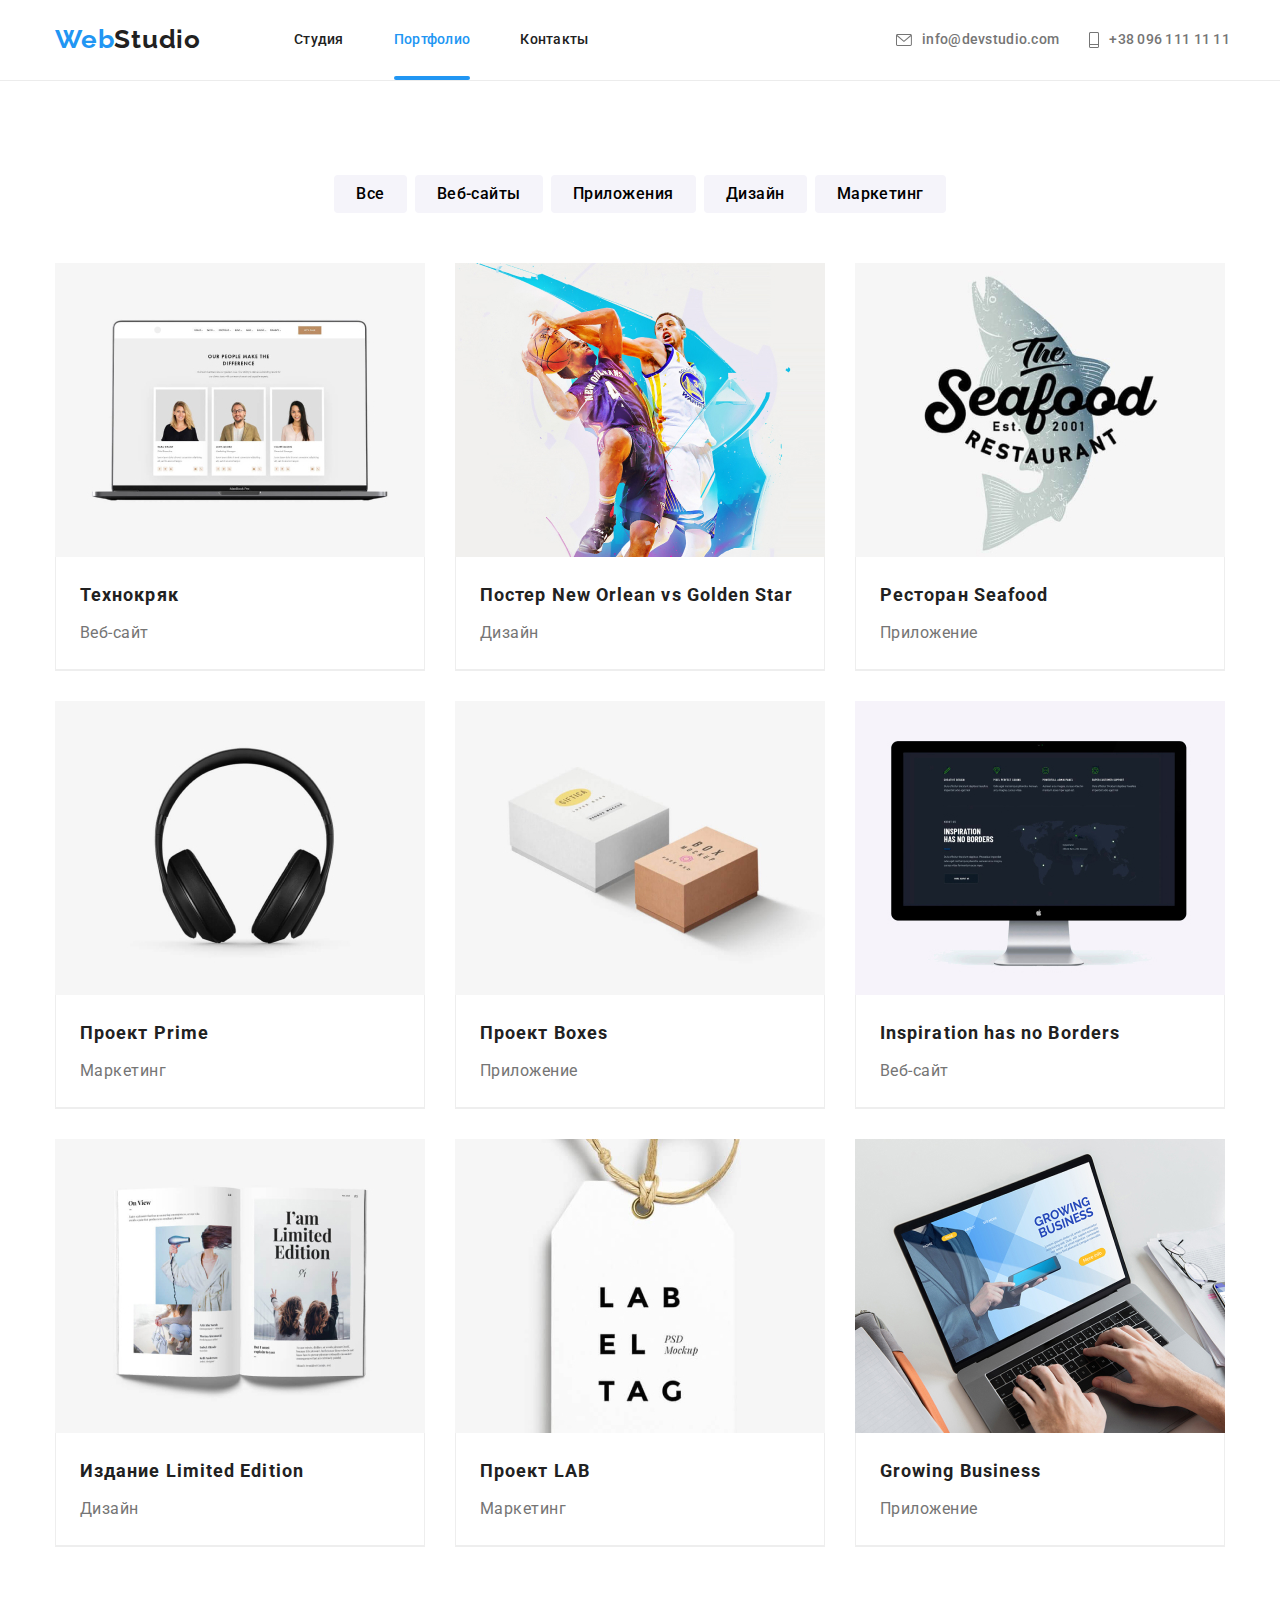
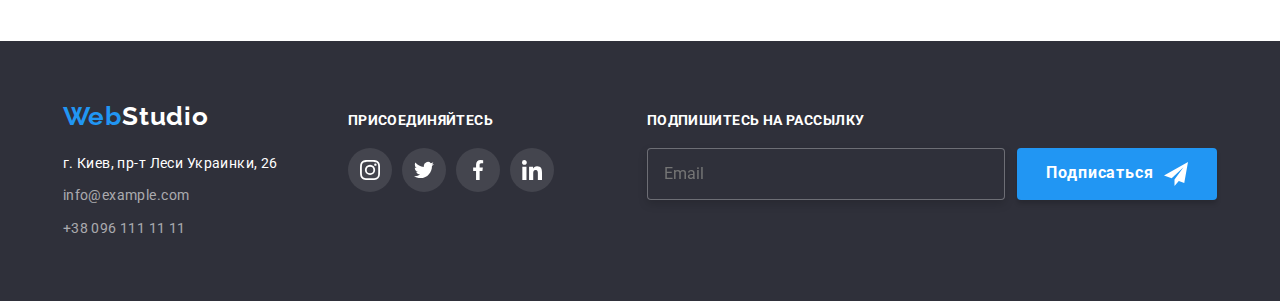
==== commit aeda0387: "Правка 1.4" ====
--- a/portfolio.html
+++ b/portfolio.html
@@ -183,7 +183,7 @@
                 <div class="filter__overlay">
                   <picture>
                     <source
-                      srcset="./images/second-page-images/img-three-desk@1x.jpg 1x, ./images/second-page-images/img-two-desk@2x.jpg 2x"
+                      srcset="./images/second-page-images/img-three-desk@1x.jpg 1x, ./images/second-page-images/img-three-desk@2x.jpg 2x"
                       media="(min-width: 1200px)">
                     <source
                       srcset="./images/second-page-images/img-three-tablet@1x.jpg 1x, ./images/second-page-images/img-three-tablet@2x.jpg 2x"
--- a/css/main.min.css
+++ b/css/main.min.css
@@ -1,2 +1,2 @@
-body{background-color:var(--main-white-color);color:var(--title-color);font-family:"Roboto","Raleway",sans-serif;font-weight:400;font-size:14px;line-height:1.17;letter-spacing:0.03em}body.modal-open{overflow:hidden}img{display:block;width:100%}h1,h2,h3,p{margin-top:0;margin-bottom:0}a{text-decoration:none}ul{list-style:none;padding:0;margin:0}:root{--animation-timer: cubic-bezier(0.4, 0, 0.2, 1);--nav-color: #212121;--mail-and-tell-color: #757575;--first-logo-part: #2196f3;--second-logo-header-part: #212121;--accent-color: #2196f3;--header-bottom-line: 1px solid #ececec;--hero-title-color: #ffffff;--hero-footer-buttons-bgcolor: #2196f3;--hero-footer-buttons-hover-focus-color: #188ce8;--text-bottons-color: #ffffff;--hero-and-footer-bgcolor: #2f303a;--title-color: #212121;--first-section-descrip-cl: #757575;--first-sec-svg-color: #f5f4fa;--p-color-for-img-second-sec: #ffffff;--worders-bg-color: #f5f4fa;--workers-card-bg-cl: #ffffff;--footer-main-color: #ffffff;--first-logo-part: #2196f3;--filter-buttons-bg-cl: #f5f4fa;--active-text-button-cl: #fff;--description-color-in-card: #757575;--overlay-text-color: #fff;--modal-bg-color: #fff;--modal-text-cl: #757575}.container{margin-left:auto;margin-right:auto;padding-left:15px;padding-right:15px;width:100%}@media screen and (min-width: 480px){.container{width:480px}}@media screen and (min-width: 768px){.container{width:768px}}@media screen and (min-width: 1200px){.container{width:1200px}}.visually-hidden{position:absolute;width:1px;height:1px;margin:-1px;border:0;padding:0;white-space:nowrap;-webkit-clip-path:inset(100%);clip-path:inset(100%);clip:rect(0 0 0 0);overflow:hidden}.menu-container{padding:10px 15px 48px 40px;width:100vw;height:100vh;position:fixed;background-color:#fff;top:0;right:0;z-index:999;height:100%;display:-webkit-box;display:-ms-flexbox;display:flex;-webkit-box-orient:vertical;-webkit-box-direction:normal;-ms-flex-direction:column;flex-direction:column;-webkit-box-pack:justify;-ms-flex-pack:justify;justify-content:space-between;background-color:white;font-size:20px}@media screen and (min-width: 768px){.menu-container{display:none}}.menu-open-btn,.menu-close-btn{display:-webkit-box;display:-ms-flexbox;display:flex;margin-left:auto;padding:0;border:none;background-color:transparent}@media screen and (min-width: 768px){.menu-open-btn,.menu-close-btn{display:none}}.menu-open-btn:hover,.menu-close-btn:hover,.menu-open-btn:focus,.menu-close-btn:focus{fill:#2196f3}.mob-menu__item{display:-webkit-box;display:-ms-flexbox;display:flex}.mob-menu__item:not(:last-child){margin-bottom:32px}.mob-menu__tel-item{margin-bottom:32px}.mob-menu__tel{display:block;font-family:Roboto;font-style:normal;font-weight:500;font-size:34px;line-height:1.18;letter-spacing:0.02em;color:#2196f3}@media screen and (max-width: 479px){.mob-menu__tel{font-size:24px}}.mob-menu__mail-item{margin-bottom:64px}.mob-menu__mail{display:block;font-family:Roboto;font-style:normal;font-weight:500;font-size:24px;line-height:1.17;letter-spacing:0.02em;color:#757575}.mob-menu__social-pages{display:-webkit-box;display:-ms-flexbox;display:flex;-webkit-column-gap:20px;column-gap:20px;-ms-flex-wrap:wrap;flex-wrap:wrap}.mob-menu__link{font-weight:500;font-size:40px;line-height:47px;text-align:center;letter-spacing:0.02em;text-decoration:none;color:#212121}.mob-menu__pages-link{position:relative;font-weight:500;font-size:18px;line-height:1.22;letter-spacing:0.02em;color:#2196f3}@media screen and (max-width: 479px){.mob-menu__pages-link{font-size:10px}}.mob-menu__pages-item{position:relative}.mob-menu__pages-item:not(:first-child)::before{content:"";display:block;position:absolute;top:0;left:-10px;width:1px;height:22px;background-color:rgba(33,33,33,0.2)}.mob-menu__current-page{color:var(--accent-color)}.page-header{border-bottom:var(--header-bottom-line);position:relative}@media screen and (max-width: 767px){.page-header{padding-top:16px;padding-bottom:16px}}.page-header__header-section{display:-webkit-box;display:-ms-flexbox;display:flex;-webkit-box-align:center;-ms-flex-align:center;align-items:center;-webkit-box-pack:justify;-ms-flex-pack:justify;justify-content:space-between;padding-left:15px;padding-right:10px}@media screen and (max-width: 767px){.page-header__header-section{max-width:767px}}.page-header__header-logo{display:inline-block;font-family:"Raleway";font-weight:700;font-size:26px;line-height:1.2;letter-spacing:0.03em;color:var(--first-logo-part)}.page-header__header-logo--black{color:var(--second-logo-header-part)}.page-header__site-nav{display:-webkit-box;display:-ms-flexbox;display:flex;-webkit-box-align:center;-ms-flex-align:center;align-items:center}@media screen and (min-width: 768px){.page-header__site-nav{margin-left:93px}}.nav-list{display:-webkit-box;display:-ms-flexbox;display:flex;-webkit-box-align:center;-ms-flex-align:center;align-items:center}@media screen and (max-width: 767px){.nav-list{display:none}}.nav-list__item:not(:last-child){margin-right:50px}.nav-list__link{display:-webkit-box;display:-ms-flexbox;display:flex;position:relative;-webkit-box-align:center;-ms-flex-align:center;align-items:center;padding-top:32px;padding-bottom:32px;font-weight:500;line-height:1.14;letter-spacing:0.02em;color:var(--nav-color);-webkit-transition:color 250ms var(--animation-timer);transition:color 250ms var(--animation-timer)}.nav-list__link:hover,.nav-list__link:focus{color:var(--accent-color)}.nav-list__current-page{color:var(--accent-color)}.nav-list__current-page::after{position:absolute;content:"";bottom:0px;width:100%;height:4px;border-radius:2px;background-color:var(--accent-color)}.mail-and-tel__list{display:-webkit-box;display:-ms-flexbox;display:flex;margin-left:auto;-webkit-box-align:center;-ms-flex-align:center;align-items:center}@media screen and (max-width: 767px){.mail-and-tel__list{display:none}}@media screen and (min-width: 768px) and (max-width: 1199px){.mail-and-tel__list{-webkit-box-orient:vertical;-webkit-box-direction:normal;-ms-flex-direction:column;flex-direction:column;-ms-flex-line-pack:center;align-content:center;-webkit-box-align:start;-ms-flex-align:start;align-items:flex-start;margin-left:84px}}@media screen and (min-width: 768px) and (max-width: 1199px){.mail-and-tel__list .mail-and-tel__item:not(:last-child){margin-bottom:10px}}@media screen and (min-width: 1200px){.mail-and-tel__list .mail-and-tel__item:not(:last-child){margin-right:30px}}.mail-and-tel__link{display:-webkit-box;display:-ms-flexbox;display:flex;-webkit-box-align:center;-ms-flex-align:center;align-items:center;font-weight:500;line-height:1.14;letter-spacing:0.02em;color:var(--mail-and-tell-color);-webkit-transition:color 250ms var(--animation-timer);transition:color 250ms var(--animation-timer)}.mail-and-tel__link:hover,.mail-and-tel__link:focus{color:var(--accent-color)}.mail-and-tel__contact-icon{margin-right:10px;fill:currentColor}.hero{background-size:cover;background-position:center;background-repeat:no-repeat;margin-left:auto;margin-right:auto;padding-top:118px;padding-bottom:118px;max-width:1600px;text-align:center;background-color:var(--hero-and-footer-bgcolor);background-image:-webkit-gradient(linear, left top, left bottom, from(rgba(47,48,58,0.4)), to(rgba(0,2,17,0.4))),url(../images/hero-img-and-svg/hero-mobile@1x.jpg);background-image:linear-gradient(rgba(47,48,58,0.4), rgba(0,2,17,0.4)),url(../images/hero-img-and-svg/hero-mobile@1x.jpg)}@media screen and (min-device-pixel-ratio: 2), screen and (-webkit-min-device-pixel-ratio: 2), screen and (min-resolution: 192dpi), screen and (min-resolution: 2dppx){.hero{background-image:-webkit-gradient(linear, left top, left bottom, from(rgba(47,48,58,0.4)), to(rgba(0,2,17,0.4))),url(../images/hero-img-and-svg/hero-mobile@2x.jpg);background-image:linear-gradient(rgba(47,48,58,0.4), rgba(0,2,17,0.4)),url(../images/hero-img-and-svg/hero-mobile@2x.jpg)}}@media screen and (min-width: 480px){.hero{background-image:-webkit-gradient(linear, left top, left bottom, from(rgba(47,48,58,0.4)), to(rgba(47,48,58,0.4))),url(../images/hero-img-and-svg/hero-tablet@1x.jpg);background-image:linear-gradient(rgba(47,48,58,0.4), rgba(47,48,58,0.4)),url(../images/hero-img-and-svg/hero-tablet@1x.jpg)}}@media screen and (min-width: 480px) and (min-device-pixel-ratio: 2), screen and (min-width: 480px) and (-webkit-min-device-pixel-ratio: 2), screen and (min-width: 480px) and (min-resolution: 192dpi), screen and (min-width: 480px) and (min-resolution: 2dppx){.hero{background-image:-webkit-gradient(linear, left top, left bottom, from(rgba(47,48,58,0.4)), to(rgba(47,48,58,0.4))),url(../images/hero-img-and-svg/hero-tablet@2x.jpg);background-image:linear-gradient(rgba(47,48,58,0.4), rgba(47,48,58,0.4)),url(../images/hero-img-and-svg/hero-tablet@2x.jpg)}}@media screen and (min-width: 1200px){.hero{background-image:-webkit-gradient(linear, left top, left bottom, from(rgba(47,48,58,0.4)), to(rgba(47,48,58,0.4))),url(../images/hero-img-and-svg/hero-desk@1x.jpg);background-image:linear-gradient(rgba(47,48,58,0.4), rgba(47,48,58,0.4)),url(../images/hero-img-and-svg/hero-desk@1x.jpg)}}@media screen and (min-width: 1200px) and (min-device-pixel-ratio: 2), screen and (min-width: 1200px) and (-webkit-min-device-pixel-ratio: 2), screen and (min-width: 1200px) and (min-resolution: 192dpi), screen and (min-width: 1200px) and (min-resolution: 2dppx){.hero{background-image:-webkit-gradient(linear, left top, left bottom, from(rgba(47,48,58,0.4)), to(rgba(47,48,58,0.4))),url(../images/hero-img-and-svg/hero-desk@2x.jpg);background-image:linear-gradient(rgba(47,48,58,0.4), rgba(47,48,58,0.4)),url(../images/hero-img-and-svg/hero-desk@2x.jpg)}}@media screen and (min-width: 1200px){.hero{padding-top:200px;padding-bottom:200px}}.hero__hero-title{margin-top:0;margin-bottom:30px;margin-left:auto;margin-right:auto;max-width:250px;font-weight:900;font-size:18px;line-height:1.62;letter-spacing:0.06em;text-align:center;text-transform:uppercase;color:var(--hero-title-color)}@media screen and (min-width: 480px){.hero__hero-title{font-size:26px;max-width:360px}}@media screen and (min-width: 1200px){.hero__hero-title{font-size:44px;max-width:360px;line-height:1.36;max-width:696px;margin-left:auto;margin-right:auto}}.hero__hero-button{border-radius:4px;border-color:var(--hero-footer-buttons-bgcolor);padding:10px 32px;min-width:200px;font-weight:700;font-size:16px;line-height:1.8;letter-spacing:0.06em;cursor:pointer;text-align:center;color:var(--text-bottons-color);background-color:var(--hero-footer-buttons-bgcolor);-webkit-box-shadow:0px 4px 4px rgba(0,0,0,0.15);box-shadow:0px 4px 4px rgba(0,0,0,0.15);-webkit-transition:background-color 250ms var(--animation-timer);transition:background-color 250ms var(--animation-timer)}.hero__hero-button:focus,.hero__hero-button:hover{background-color:var(--hero-footer-buttons-hover-focus-color)}.first-main-section{padding-top:60px;padding-bottom:60px}@media screen and (min-width: 1200px){.first-main-section{padding-top:94px;padding-bottom:94px}}@media screen and (max-width: 479px){.first-main-section{padding-left:15px;padding-right:15px}}.services-list__flex{display:-webkit-box;display:-ms-flexbox;display:flex;-ms-flex-wrap:wrap;flex-wrap:wrap}.services-list{-webkit-box-pack:center;-ms-flex-pack:center;justify-content:center;grid-gap:30px}@media screen and (min-width: 1200px){.services-list{display:-webkit-box;display:-ms-flexbox;display:flex}}@media screen and (max-width: 480px){.services-list{text-align:center}}@media screen and (min-width: 480px){.services-list__item{width:450px}}@media screen and (min-width: 768px){.services-list__item{width:354px}}@media screen and (min-width: 1200px){.services-list__item{width:270px}}.services-list__feature-icons{display:-webkit-box;display:-ms-flexbox;display:flex;-webkit-box-align:center;-ms-flex-align:center;align-items:center;-webkit-box-pack:center;-ms-flex-pack:center;justify-content:center;margin-bottom:30px;border-radius:4px;height:120px;background-color:var(--first-sec-svg-color)}.services-list__feature-title{margin-bottom:10px;font-weight:700;font-size:14px;line-height:1.14;letter-spacing:0.03em;text-transform:uppercase;text-align:center;color:var(--title-color)}@media screen and (min-width: 768px){.services-list__feature-title{text-align:left}}.services-list__feature-description{font-size:14px;line-height:1.71;color:var(--first-section-descrip-cl)}.second-main-section{padding-bottom:94px;display:none}@media screen and (min-width: 1200px){.second-main-section{display:block}}.second-main-section__title{margin-bottom:50px;font-weight:700;font-size:36px;line-height:42px;text-align:center;letter-spacing:0.03em}.img-list{display:-webkit-box;display:-ms-flexbox;display:flex}.img-list__our-work-img:not(:last-child){margin-right:30px}.img-list__our-work-img:not(:last-child){margin-right:30px}.img-list__our-work-img{position:relative}.img-list__description{position:absolute;bottom:0;width:100%;padding:27px 0px;font-weight:700;font-size:14px;line-height:1.14;text-align:center;letter-spacing:0.03em;text-transform:uppercase;color:var(--p-color-for-img-second-sec);background:rgba(47,48,58,0.8)}.third-main-section{padding-top:60px;padding-bottom:60px;background-color:var(--worders-bg-color)}@media screen and (min-width: 1200px){.third-main-section{padding-top:94px;padding-bottom:94px}}.third-main-section__title{margin-top:0;margin-bottom:30px;font-weight:700;font-size:36px;line-height:42px;text-align:center;letter-spacing:0.03em}@media screen and (min-width: 1200px){.third-main-section__title{margin-bottom:50px}}.worderks-list{display:-webkit-box;display:-ms-flexbox;display:flex;-ms-flex-wrap:wrap;flex-wrap:wrap;-webkit-box-pack:center;-ms-flex-pack:center;justify-content:center;-webkit-box-align:center;-ms-flex-align:center;align-items:center;grid-gap:30px}.worderks-list__card-text{padding-top:30px;padding-bottom:30px}.worderks-list__workers-name{margin-bottom:10px;font-weight:500;font-size:16px;line-height:1.19;text-align:center}.worderks-list .worderks-list__workers-specialty{margin-bottom:16px;font-size:16px;line-height:1.19;text-align:center;color:var(--p-color)}.worderks-list__card{text-align:center;background-color:var(--workers-card-bg-cl);-webkit-box-shadow:0px 1px 3px rgba(0,0,0,0.12),0px 1px 1px rgba(0,0,0,0.14),0px 2px 1px rgba(0,0,0,0.2);box-shadow:0px 1px 3px rgba(0,0,0,0.12),0px 1px 1px rgba(0,0,0,0.14),0px 2px 1px rgba(0,0,0,0.2);border-radius:0px 0px 4px 4px}@media screen and (max-width: 479px){.worderks-list__card{width:270px}}@media screen and (min-width: 480px){.worderks-list__card{width:450px}}@media screen and (min-width: 768px){.worderks-list__card{width:354px}}@media screen and (min-width: 1200px){.worderks-list__card{width:270px}}.worderks-list__social-messengers{display:-webkit-inline-box;display:-ms-inline-flexbox;display:inline-flex}.worderks-list__messenger:not(:last-child){margin-right:10px}.worderks-list__personal-page{display:-webkit-box;display:-ms-flexbox;display:flex;-webkit-box-align:center;-ms-flex-align:center;align-items:center;-webkit-box-pack:center;-ms-flex-pack:center;justify-content:center;border-radius:50%;width:44px;height:44px;background-color:var(--workers-card-bg-cl);-webkit-transition:background-color 250ms var(--animation-timer);transition:background-color 250ms var(--animation-timer)}.worderks-list__personal-page:hover,.worderks-list__personal-page:focus{background-color:var(--accent-color)}.worderks-list__person-link{fill:#afb1b8;-webkit-transition:fill 250ms var(--animation-timer);transition:fill 250ms var(--animation-timer)}.worderks-list__personal-page:hover .worderks-list__person-link,.worderks-list__personal-page:focus .worderks-list__person-link{fill:var(--workers-card-bg-cl)}.clients{padding-top:60px;padding-bottom:60px}@media screen and (min-width: 1200px){.clients{padding-top:94px;padding-bottom:94px}}.clients__list{display:-webkit-box;display:-ms-flexbox;display:flex;-ms-flex-wrap:wrap;flex-wrap:wrap;-webkit-box-pack:center;-ms-flex-pack:center;justify-content:center;grid-gap:30px}@media screen and (min-width: 1200px){.clients__list{-ms-flex-wrap:nowrap;flex-wrap:nowrap}}.clients__title{margin-bottom:30px;font-weight:700;font-size:28px;line-height:1.16;text-align:center}@media screen and (min-width: 1200px){.clients__title{margin-bottom:50px;font-size:36px}}.clients__item{height:92px;-webkit-transition:border 250ms var(--animation-timer);transition:border 250ms var(--animation-timer)}.clients__item:hover,.clients__item:focus{color:var(--accent-color);border-color:var(--accent-color)}@media screen and (max-width: 767px){.clients__item{width:210px}}@media screen and (min-width: 768px){.clients__item{width:226px}}@media screen and (min-width: 1200px){.clients__item{width:170px}}.clients__link{display:-webkit-box;display:-ms-flexbox;display:flex;-webkit-box-pack:center;-ms-flex-pack:center;justify-content:center;-webkit-box-align:center;-ms-flex-align:center;align-items:center;border-radius:4px;border:1px solid #afb1b8;color:#afb1b8;background-color:#fff;padding:16px 32px;-webkit-transition:border 250ms var(--animation-timer);transition:border 250ms var(--animation-timer)}.clients__link:hover,.clients__link:focus{color:var(--accent-color);border-color:var(--accent-color)}@media screen and (min-width: 1200px){.clients__link{width:170px}}.clients__icon{fill:#afb1b8;-webkit-transition:fill 250ms var(--animation-timer);transition:fill 250ms var(--animation-timer)}.clients__link:hover .clients__icon,.clients__link:focus .clients__icon{fill:var(--accent-color)}.filter{padding-top:60px;padding-bottom:60px}@media screen and (min-width: 1200px){.filter{padding-top:94px;padding-bottom:94px}}@media screen and (max-width: 479px){.filter{padding-left:15px;padding-right:15px}}.filter__button-list{display:-webkit-box;display:-ms-flexbox;display:flex;-ms-flex-wrap:wrap;flex-wrap:wrap;-webkit-box-pack:start;-ms-flex-pack:start;justify-content:flex-start;margin-bottom:40px;grid-gap:8px;grid-row-gap:15px}@media (min-width: 768px){.filter__button-list{-webkit-box-pack:center;-ms-flex-pack:center;justify-content:center;margin-bottom:30px}}@media (min-width: 1200px){.filter__button-list{margin-bottom:50px}}.filter__button{padding:6px 22px;border-radius:4px;border:none;font-weight:500;font-size:16px;line-height:1.6;letter-spacing:0.03em;cursor:pointer;text-align:center;background-color:var(--filter-buttons-bg-cl);-webkit-transition:color 250ms var(--animation-timer),background-color 250ms var(--animation-timer),-webkit-box-shadow 250ms var(--animation-timer);transition:color 250ms var(--animation-timer),background-color 250ms var(--animation-timer),-webkit-box-shadow 250ms var(--animation-timer);transition:color 250ms var(--animation-timer),background-color 250ms var(--animation-timer),box-shadow 250ms var(--animation-timer);transition:color 250ms var(--animation-timer),background-color 250ms var(--animation-timer),box-shadow 250ms var(--animation-timer),-webkit-box-shadow 250ms var(--animation-timer)}.filter__button:hover,.filter__button:focus{background:var(--accent-color);color:var(--active-text-button-cl);-webkit-box-shadow:0px 3px 1px rgba(0,0,0,0.1),0px 1px 2px rgba(0,0,0,0.08),0px 2px 2px rgba(0,0,0,0.12);box-shadow:0px 3px 1px rgba(0,0,0,0.1),0px 1px 2px rgba(0,0,0,0.08),0px 2px 2px rgba(0,0,0,0.12)}@media screen and (min-width: 768px){.filter__list{display:-webkit-box;display:-ms-flexbox;display:flex;-ms-flex-wrap:wrap;flex-wrap:wrap;margin:-15px}}.filter__card{border-bottom:1px solid #eeeeee}@media screen and (min-width: 768px){.filter__card{width:calc((100% - 60px) / 2);margin:15px}}@media screen and (min-width: 1200px){.filter__card{width:calc((100% - 90px) / 3)}}@media screen and (max-width: 768px){.filter__card:not(:last-child){margin-bottom:30px}}.filter__link{display:-webkit-box;display:-ms-flexbox;display:flex;-webkit-box-orient:vertical;-webkit-box-direction:normal;-ms-flex-direction:column;flex-direction:column;height:100%;-webkit-transition:-webkit-box-shadow 250ms var(--animation-timer);transition:-webkit-box-shadow 250ms var(--animation-timer);transition:box-shadow 250ms var(--animation-timer);transition:box-shadow 250ms var(--animation-timer), -webkit-box-shadow 250ms var(--animation-timer)}.filter__link:hover,.filter__link:focus{-webkit-box-shadow:0px 1px 1px rgba(0,0,0,0.12),0px 4px 4px rgba(0,0,0,0.06),1px 4px 6px rgba(0,0,0,0.16);box-shadow:0px 1px 1px rgba(0,0,0,0.12),0px 4px 4px rgba(0,0,0,0.06),1px 4px 6px rgba(0,0,0,0.16)}.filter__card-box{-webkit-box-flex:1;-ms-flex-positive:1;flex-grow:1;padding:20px 24px;border-right:1px solid #eeeeee;border-bottom:1px solid #eeeeee;border-left:1px solid #eeeeee}.filter__card-box-title{margin-bottom:4px;font-weight:700;font-size:18px;line-height:2;letter-spacing:0.06em;color:var(--title-color)}.filter__card-box-text{font-size:16px;line-height:2;letter-spacing:0.03em;color:var(--description-color-in-card)}.filter__overlay{position:relative;overflow:hidden}.filter__overlay::before{content:"";position:absolute;width:100%;height:100%;-webkit-transform:translateY(100%);transform:translateY(100%);-webkit-transition:-webkit-transform 250ms var(--animation-timer);transition:-webkit-transform 250ms var(--animation-timer);transition:transform 250ms var(--animation-timer);transition:transform 250ms var(--animation-timer), -webkit-transform 250ms var(--animation-timer);background-color:rgba(33,150,243,0.9)}.filter__link:hover .filter__overlay::before,.filter__link:focus .filter__overlay::before{-webkit-transform:translateY(0%);transform:translateY(0%)}.filter-card-link:hover,.filter-card-link:focus{-webkit-box-shadow:0px 1px 1px rgba(0,0,0,0.12),0px 4px 4px rgba(0,0,0,0.06),1px 4px 6px rgba(0,0,0,0.16);box-shadow:0px 1px 1px rgba(0,0,0,0.12),0px 4px 4px rgba(0,0,0,0.06),1px 4px 6px rgba(0,0,0,0.16)}.filter__overlay-text{position:absolute;padding:63px 24px;-webkit-transition:-webkit-transform 250ms var(--animation-timer);transition:-webkit-transform 250ms var(--animation-timer);transition:transform 250ms var(--animation-timer);transition:transform 250ms var(--animation-timer), -webkit-transform 250ms var(--animation-timer);font-size:18px;line-height:1.56;letter-spacing:0.03em;color:var(--overlay-text-color)}.filter__link:hover .filter__overlay-text,.filter__link:focus .filter__overlay-text{-webkit-transform:translateY(-100%);transform:translateY(-100%)}@media screen and (max-width: 480px){.filter__overlay-text{padding:5px 5px}}.footer{padding-top:60px;padding-bottom:60px;text-align:center;background-color:var(--hero-and-footer-bgcolor)}.footer__container{display:-webkit-box;display:-ms-flexbox;display:flex;-webkit-box-align:baseline;-ms-flex-align:baseline;align-items:baseline;-ms-flex-pack:distribute;justify-content:space-around}.footer__flex{display:block;margin:0;padding:0px;list-style:none;-webkit-box-align:baseline;-ms-flex-align:baseline;align-items:baseline}@media screen and (min-width: 768px){.footer__flex{display:-webkit-box;display:-ms-flexbox;display:flex;-webkit-box-pack:center;-ms-flex-pack:center;justify-content:center;-ms-flex-wrap:wrap;flex-wrap:wrap;gap:60px 165px}}@media (min-width: 1200px){.footer__flex{display:-webkit-box;display:-ms-flexbox;display:flex;-webkit-box-pack:center;-ms-flex-pack:center;justify-content:center;text-align:left;gap:70px}}.footer__logo{font-family:"Raleway";font-weight:700;font-size:26px;line-height:1.2;letter-spacing:0.03em;color:var(--first-logo-part)}.footer__logo--white{color:var(--footer-main-color)}.address{margin-top:20px}.address__item:not(:last-child){margin-bottom:9px}.address__link{font-style:normal;font-weight:400;font-size:14px;line-height:1.7;letter-spacing:0.03em;color:rgba(255,255,255,0.6);-webkit-transition:color 250ms var(--animation-timer);transition:color 250ms var(--animation-timer)}.address__link--white{color:var(--footer-main-color)}.address__link:focus,.address__link:hover{color:var(--accent-color)}.social-pages{display:block;margin-top:60px}@media (min-width: 768px){.social-pages{margin-top:0px}}.social-pages__title{margin-bottom:20px;font-weight:700;font-size:14px;line-height:1.14;text-transform:uppercase;color:var(--footer-main-color)}@media (min-width: 1200px){.social-pages__title{text-align:left}}.social-pages__list{display:-webkit-box;display:-ms-flexbox;display:flex;-webkit-box-pack:center;-ms-flex-pack:center;justify-content:center}.social-pages__item:not(:last-child){margin-right:10px}.social-pages__icon{fill:var(--footer-main-color)}.social-pages__link{display:-webkit-box;display:-ms-flexbox;display:flex;-webkit-box-align:center;-ms-flex-align:center;align-items:center;-webkit-box-pack:center;-ms-flex-pack:center;justify-content:center;width:44px;height:44px;border-radius:50%;background:rgba(255,255,255,0.1);-webkit-transition:background-color 250ms var(--animation-timer);transition:background-color 250ms var(--animation-timer)}.social-pages__link:hover,.social-pages__link:focus{background-color:var(--accent-color)}.mail-form{margin-top:60px}@media (min-width: 768px){.mail-form{margin-top:0px;padding:0}}@media (min-width: 1200px){.mail-form{margin-left:23px}}@media (min-width: 1200px){.mail-form__form{display:-webkit-box;display:-ms-flexbox;display:flex}}.mail-form__title{margin-bottom:20px;font-weight:700;font-size:14px;line-height:1.14;text-transform:uppercase;color:var(--footer-main-color)}.mail-form__input{padding:15px 16px;width:100%;border:1px solid rgba(255,255,255,0.3);-webkit-filter:drop-shadow(0px 4px 4px rgba(0,0,0,0.15));filter:drop-shadow(0px 4px 4px rgba(0,0,0,0.15));border-radius:4px;font-size:16px;line-height:1.2;color:rgba(255,255,255,0.6);background:var(--hero-and-footer-bgcolor);-webkit-transition:background-color 250ms var(--animation-timer);transition:background-color 250ms var(--animation-timer)}@media (min-width: 1200px){.mail-form__input{width:358px;margin-right:12px}}.mail-form__button{display:-webkit-inline-box;display:-ms-inline-flexbox;display:inline-flex;margin-top:20px;padding:10px 29px;font-weight:700;font-size:16px;line-height:1.9;letter-spacing:0.06em;color:var(--text-bottons-color);background:var(--hero-footer-buttons-bgcolor);-webkit-box-shadow:0px 4px 4px rgba(0,0,0,0.15);box-shadow:0px 4px 4px rgba(0,0,0,0.15);border-radius:4px;border:none;-webkit-transition:background-color 250ms var(--animation-timer);transition:background-color 250ms var(--animation-timer)}.mail-form__button:focus,.mail-form__button:hover{background-color:var(--hero-footer-buttons-hover-focus-color)}@media (min-width: 1200px){.mail-form__button{margin-top:0px}}.mail-form__button::after{-ms-flex-item-align:center;-ms-grid-row-align:center;align-self:center;content:"";width:24px;height:24px;margin-left:10px;background-image:url(../images/hero-img-and-svg/icon-send-footer.svg)}.backdrop{position:fixed;top:0;left:0;width:100%;height:100%;background:rgba(0,0,0,0.2);opacity:1;-webkit-transition:opacity 250ms var(--animation-timer);transition:opacity 250ms var(--animation-timer);overflow-y:scroll}.is-hidden{opacity:0;pointer-events:none}.backdrop.is-hidden .modal{-webkit-transform:translate(-50%, -50%) scale(1.1);transform:translate(-50%, -50%) scale(1.1)}.modal{position:absolute;left:50%;top:50%;width:320px;min-height:581px;-webkit-box-shadow:0px 1px 3px rgba(0,0,0,0.12),0px 1px 1px rgba(0,0,0,0.14),0px 2px 1px rgba(0,0,0,0.2);box-shadow:0px 1px 3px rgba(0,0,0,0.12),0px 1px 1px rgba(0,0,0,0.14),0px 2px 1px rgba(0,0,0,0.2);border-radius:4px;background:var(--modal-bg-color);-webkit-transform:translate(-50%, -50%) scale(1);transform:translate(-50%, -50%) scale(1);-webkit-transition:scale 250ms var(--animation-timer),-webkit-transform 250ms var(--animation-timer);transition:scale 250ms var(--animation-timer),-webkit-transform 250ms var(--animation-timer);transition:transform 250ms var(--animation-timer),scale 250ms var(--animation-timer);transition:transform 250ms var(--animation-timer),scale 250ms var(--animation-timer),-webkit-transform 250ms var(--animation-timer)}@media screen and (min-width: 1200px){.modal{min-width:528px;min-height:581px}}@media screen and (min-width: 480px){.modal{width:450px;min-height:609px}}.modal__button{position:absolute;right:0;display:-webkit-box;display:-ms-flexbox;display:flex;-webkit-box-align:center;-ms-flex-align:center;align-items:center;-webkit-box-pack:center;-ms-flex-pack:center;justify-content:center;margin-top:8px;margin-right:8px;width:30px;height:30px;border-radius:50%;border:1px solid rgba(0,0,0,0.1);background:white}.modal__cross-icon{fill:#000;-webkit-transition:250ms var(--animation-timer);transition:250ms var(--animation-timer)}.modal__button:hover .modal__cross-icon,.modal__button:focus .modal__cross-icon{fill:var(--accent-color)}.form{margin-left:auto;margin-right:auto;padding:40px}@media screen and (min-width: 480px){.form{width:450px}}@media screen and (min-width: 1200px){.form{width:528px}}.form__top-title-margin{margin-top:12px}.form__title{display:block;text-align:center;font-weight:700;font-size:20px;line-height:1.1;letter-spacing:0.03em;color:var(--title-color)}.form__field{position:relative;display:-webkit-box;display:-ms-flexbox;display:flex;-webkit-box-orient:vertical;-webkit-box-direction:normal;-ms-flex-direction:column;flex-direction:column;margin-bottom:10px}.form__label{display:-webkit-box;display:-ms-flexbox;display:flex;-webkit-box-align:center;-ms-flex-align:center;align-items:center;margin-bottom:4px;font-size:12px;line-height:1.17;letter-spacing:0.01em;color:var(--modal-text-cl)}.form__label-agreement{display:-webkit-box;display:-ms-flexbox;display:flex;-webkit-box-align:center;-ms-flex-align:center;align-items:center;font-size:11px;line-height:1.14;color:var(--modal-text-cl)}@media screen and (max-width: 479px){.form__label-agreement{display:block;font-size:10px;line-height:1.11}}@media screen and (min-width: 1200px){.form__label-agreement{font-size:14px;line-height:1.71}}.form__text-form{margin-bottom:4px}.form__last-field{margin-bottom:20px}.form__agreement-line{padding-left:24px;margin-bottom:30px;line-height:1.7;color:var(--modal-text-cl)}@media screen and (min-width: 1200px){.form__agreement-line{padding-left:39px}}.form__policy-link{margin-left:4px;-webkit-text-decoration-line:underline;text-decoration-line:underline;color:var(--accent-color)}@media screen and (max-width: 479px){.form__policy-link{margin-left:0}}.form__intend-icon{position:absolute;top:50%;left:15px;fill:currentColor;-webkit-transition:250ms var(--animation-timer);transition:250ms var(--animation-timer)}.form__input:hover ~ .form__intend-icon,.form__input:focus ~ .form__intend-icon{fill:var(--accent-color)}.form__input{padding:14px 42px;width:100%;height:40px;border:1px solid rgba(33,33,33,0.2);border-radius:4px;outline:none;-webkit-transition:250ms var(--animation-timer);transition:250ms var(--animation-timer)}.form__input:hover,.form__input:focus{border-color:var(--accent-color)}.form__comment{padding:12px 16px;resize:none;width:100%;height:120px;border:1px solid rgba(33,33,33,0.2);-webkit-box-sizing:border-box;box-sizing:border-box;border-radius:4px;outline:none;-webkit-transition:250ms var(--animation-timer);transition:250ms var(--animation-timer)}.form__comment:hover,.form__comment:focus{border-color:var(--accent-color)}.form__checkbox{position:absolute;width:1px;height:1px;margin:-1px;border:0;padding:0;white-space:nowrap;-webkit-clip-path:inset(100%);clip-path:inset(100%);clip:rect(0 0 0 0);overflow:hidden}.form__checkbox:checked+.form__check-icon{background-image:url(../images/modal-window-check-svg/only-tick.svg);background-color:var(--accent-color);border-radius:2px;-webkit-transition:250ms var(--animation-timer);transition:250ms var(--animation-timer)}.form__checkbox:focus+.form__check-icon{background-color:var(--main-white-color)}.form__checkbox:checked:focus+.form__check-icon{background-image:url(../images/modal-window-check-svg/only-tick.svg);background-color:var(--accent-color);border-radius:2px}.form__check-icon{position:absolute;margin-left:-2.1em;width:16px;height:15px;background-position-x:70%;background-position-y:60%;background-repeat:no-repeat;background-image:url(../images/modal-window-check-svg/check-box-icon.svg);-webkit-transition:250ms var(--animation-timer);transition:250ms var(--animation-timer)}@media screen and (max-width: 479px){.form__check-icon{margin-left:-2.4em;margin-top:0.2em}}@media screen and (min-width: 1200px){.form__check-icon{margin-left:-1.6em}}.modal__submit-button{margin:0 auto;display:-webkit-box;display:-ms-flexbox;display:flex;-webkit-box-align:center;-ms-flex-align:center;align-items:center;text-align:center;padding:10px 55px;font-weight:700;font-size:16px;line-height:30px;letter-spacing:0.06em;background:var(--accent-color);-webkit-box-shadow:0px 4px 4px rgba(0,0,0,0.15);box-shadow:0px 4px 4px rgba(0,0,0,0.15);border-radius:4px;border:none;color:#fff;-webkit-transition:var(--animation-timer);transition:var(--animation-timer)}.modal__submit-button:hover,.modal__submit-button:focus{background-color:#188CE8}
+body{background-color:var(--main-white-color);color:var(--title-color);font-family:"Roboto","Raleway",sans-serif;font-weight:400;font-size:14px;line-height:1.17;letter-spacing:0.03em}body.modal-open{overflow:hidden}img{display:block;width:100%}h1,h2,h3,p{margin-top:0;margin-bottom:0}a{text-decoration:none}ul{list-style:none;padding:0;margin:0}:root{--animation-timer: cubic-bezier(0.4, 0, 0.2, 1);--nav-color: #212121;--mail-and-tell-color: #757575;--first-logo-part: #2196f3;--second-logo-header-part: #212121;--accent-color: #2196f3;--header-bottom-line: 1px solid #ececec;--hero-title-color: #ffffff;--hero-footer-buttons-bgcolor: #2196f3;--hero-footer-buttons-hover-focus-color: #188ce8;--text-bottons-color: #ffffff;--hero-and-footer-bgcolor: #2f303a;--title-color: #212121;--first-section-descrip-cl: #757575;--first-sec-svg-color: #f5f4fa;--p-color-for-img-second-sec: #ffffff;--worders-bg-color: #f5f4fa;--workers-card-bg-cl: #ffffff;--footer-main-color: #ffffff;--first-logo-part: #2196f3;--filter-buttons-bg-cl: #f5f4fa;--active-text-button-cl: #fff;--description-color-in-card: #757575;--overlay-text-color: #fff;--modal-bg-color: #fff;--modal-text-cl: #757575}.container{margin-left:auto;margin-right:auto;padding-left:15px;padding-right:15px;width:100%}@media screen and (min-width: 480px){.container{width:480px}}@media screen and (min-width: 768px){.container{width:768px}}@media screen and (min-width: 1200px){.container{width:1200px}}.visually-hidden{position:absolute;width:1px;height:1px;margin:-1px;border:0;padding:0;white-space:nowrap;-webkit-clip-path:inset(100%);clip-path:inset(100%);clip:rect(0 0 0 0);overflow:hidden}.menu-container{padding:10px 15px 48px 40px;width:100vw;height:100vh;position:fixed;background-color:#fff;top:0;right:0;z-index:999;height:100%;display:-webkit-box;display:-ms-flexbox;display:flex;-webkit-box-orient:vertical;-webkit-box-direction:normal;-ms-flex-direction:column;flex-direction:column;-webkit-box-pack:justify;-ms-flex-pack:justify;justify-content:space-between;background-color:white;font-size:20px}@media screen and (min-width: 768px){.menu-container{display:none}}.menu-open-btn,.menu-close-btn{display:-webkit-box;display:-ms-flexbox;display:flex;margin-left:auto;padding:0;border:none;background-color:transparent}@media screen and (min-width: 768px){.menu-open-btn,.menu-close-btn{display:none}}.menu-open-btn:hover,.menu-close-btn:hover,.menu-open-btn:focus,.menu-close-btn:focus{fill:#2196f3}.mob-menu__item{display:-webkit-box;display:-ms-flexbox;display:flex}.mob-menu__item:not(:last-child){margin-bottom:32px}.mob-menu__tel-item{margin-bottom:32px}.mob-menu__tel{display:block;font-family:Roboto;font-style:normal;font-weight:500;font-size:34px;line-height:1.18;letter-spacing:0.02em;color:#2196f3}@media screen and (max-width: 479px){.mob-menu__tel{font-size:24px}}.mob-menu__mail-item{margin-bottom:64px}.mob-menu__mail{display:block;font-family:Roboto;font-style:normal;font-weight:500;font-size:24px;line-height:1.17;letter-spacing:0.02em;color:#757575}.mob-menu__social-pages{display:-webkit-box;display:-ms-flexbox;display:flex;-webkit-column-gap:20px;column-gap:20px;-ms-flex-wrap:wrap;flex-wrap:wrap}.mob-menu__link{font-weight:500;font-size:40px;line-height:47px;text-align:center;letter-spacing:0.02em;text-decoration:none;color:#212121}.mob-menu__pages-link{position:relative;font-weight:500;font-size:18px;line-height:1.22;letter-spacing:0.02em;color:#2196f3}@media screen and (max-width: 479px){.mob-menu__pages-link{font-size:10px}}.mob-menu__pages-item{position:relative}.mob-menu__pages-item:not(:first-child)::before{content:"";display:block;position:absolute;top:0;left:-10px;width:1px;height:22px;background-color:rgba(33,33,33,0.2)}.mob-menu__current-page{color:var(--accent-color)}.page-header{border-bottom:var(--header-bottom-line);position:relative}@media screen and (max-width: 767px){.page-header{padding-top:16px;padding-bottom:16px}}.page-header__header-section{display:-webkit-box;display:-ms-flexbox;display:flex;-webkit-box-align:center;-ms-flex-align:center;align-items:center;-webkit-box-pack:justify;-ms-flex-pack:justify;justify-content:space-between;padding-left:15px;padding-right:10px}@media screen and (max-width: 767px){.page-header__header-section{max-width:767px}}.page-header__header-logo{display:inline-block;font-family:"Raleway";font-weight:700;font-size:26px;line-height:1.2;letter-spacing:0.03em;color:var(--first-logo-part)}.page-header__header-logo--black{color:var(--second-logo-header-part)}.page-header__site-nav{display:-webkit-box;display:-ms-flexbox;display:flex;-webkit-box-align:center;-ms-flex-align:center;align-items:center}@media screen and (min-width: 768px){.page-header__site-nav{margin-left:93px}}.nav-list{display:-webkit-box;display:-ms-flexbox;display:flex;-webkit-box-align:center;-ms-flex-align:center;align-items:center}@media screen and (max-width: 767px){.nav-list{display:none}}.nav-list__item:not(:last-child){margin-right:50px}.nav-list__link{display:-webkit-box;display:-ms-flexbox;display:flex;position:relative;-webkit-box-align:center;-ms-flex-align:center;align-items:center;padding-top:32px;padding-bottom:32px;font-weight:500;line-height:1.14;letter-spacing:0.02em;color:var(--nav-color);-webkit-transition:color 250ms var(--animation-timer);transition:color 250ms var(--animation-timer)}.nav-list__link:hover,.nav-list__link:focus{color:var(--accent-color)}.nav-list__current-page{color:var(--accent-color)}.nav-list__current-page::after{position:absolute;content:"";bottom:0px;width:100%;height:4px;border-radius:2px;background-color:var(--accent-color)}.mail-and-tel__list{display:-webkit-box;display:-ms-flexbox;display:flex;margin-left:auto;-webkit-box-align:center;-ms-flex-align:center;align-items:center}@media screen and (max-width: 767px){.mail-and-tel__list{display:none}}@media screen and (min-width: 768px) and (max-width: 1199px){.mail-and-tel__list{-webkit-box-orient:vertical;-webkit-box-direction:normal;-ms-flex-direction:column;flex-direction:column;-ms-flex-line-pack:center;align-content:center;-webkit-box-align:start;-ms-flex-align:start;align-items:flex-start;margin-left:84px}}@media screen and (min-width: 768px) and (max-width: 1199px){.mail-and-tel__list .mail-and-tel__item:not(:last-child){margin-bottom:10px}}@media screen and (min-width: 1200px){.mail-and-tel__list .mail-and-tel__item:not(:last-child){margin-right:30px}}.mail-and-tel__link{display:-webkit-box;display:-ms-flexbox;display:flex;-webkit-box-align:center;-ms-flex-align:center;align-items:center;font-weight:500;line-height:1.14;letter-spacing:0.02em;color:var(--mail-and-tell-color);-webkit-transition:color 250ms var(--animation-timer);transition:color 250ms var(--animation-timer)}.mail-and-tel__link:hover,.mail-and-tel__link:focus{color:var(--accent-color)}.mail-and-tel__contact-icon{margin-right:10px;fill:currentColor}.hero{background-size:cover;background-position:center;background-repeat:no-repeat;margin-left:auto;margin-right:auto;padding-top:118px;padding-bottom:118px;max-width:1600px;text-align:center;background-color:var(--hero-and-footer-bgcolor);background-image:-webkit-gradient(linear, left top, left bottom, from(rgba(47,48,58,0.4)), to(rgba(0,2,17,0.4))),url(../images/hero-img-and-svg/hero-mobile@1x.jpg);background-image:linear-gradient(rgba(47,48,58,0.4), rgba(0,2,17,0.4)),url(../images/hero-img-and-svg/hero-mobile@1x.jpg)}@media screen and (min-device-pixel-ratio: 2), screen and (-webkit-min-device-pixel-ratio: 2), screen and (min-resolution: 192dpi), screen and (min-resolution: 2dppx){.hero{background-image:-webkit-gradient(linear, left top, left bottom, from(rgba(47,48,58,0.4)), to(rgba(0,2,17,0.4))),url(../images/hero-img-and-svg/hero-mobile@2x.jpg);background-image:linear-gradient(rgba(47,48,58,0.4), rgba(0,2,17,0.4)),url(../images/hero-img-and-svg/hero-mobile@2x.jpg)}}@media screen and (min-width: 480px){.hero{background-image:-webkit-gradient(linear, left top, left bottom, from(rgba(47,48,58,0.4)), to(rgba(47,48,58,0.4))),url(../images/hero-img-and-svg/hero-tablet@1x.jpg);background-image:linear-gradient(rgba(47,48,58,0.4), rgba(47,48,58,0.4)),url(../images/hero-img-and-svg/hero-tablet@1x.jpg)}}@media screen and (min-width: 480px) and (min-device-pixel-ratio: 2), screen and (min-width: 480px) and (-webkit-min-device-pixel-ratio: 2), screen and (min-width: 480px) and (min-resolution: 192dpi), screen and (min-width: 480px) and (min-resolution: 2dppx){.hero{background-image:-webkit-gradient(linear, left top, left bottom, from(rgba(47,48,58,0.4)), to(rgba(47,48,58,0.4))),url(../images/hero-img-and-svg/hero-tablet@2x.jpg);background-image:linear-gradient(rgba(47,48,58,0.4), rgba(47,48,58,0.4)),url(../images/hero-img-and-svg/hero-tablet@2x.jpg)}}@media screen and (min-width: 1200px){.hero{background-image:-webkit-gradient(linear, left top, left bottom, from(rgba(47,48,58,0.4)), to(rgba(47,48,58,0.4))),url(../images/hero-img-and-svg/hero-desk@1x.jpg);background-image:linear-gradient(rgba(47,48,58,0.4), rgba(47,48,58,0.4)),url(../images/hero-img-and-svg/hero-desk@1x.jpg)}}@media screen and (min-width: 1200px) and (min-device-pixel-ratio: 2), screen and (min-width: 1200px) and (-webkit-min-device-pixel-ratio: 2), screen and (min-width: 1200px) and (min-resolution: 192dpi), screen and (min-width: 1200px) and (min-resolution: 2dppx){.hero{background-image:-webkit-gradient(linear, left top, left bottom, from(rgba(47,48,58,0.4)), to(rgba(47,48,58,0.4))),url(../images/hero-img-and-svg/hero-desk@2x.jpg);background-image:linear-gradient(rgba(47,48,58,0.4), rgba(47,48,58,0.4)),url(../images/hero-img-and-svg/hero-desk@2x.jpg)}}@media screen and (min-width: 1200px){.hero{padding-top:200px;padding-bottom:200px}}.hero__hero-title{margin-top:0;margin-bottom:30px;margin-left:auto;margin-right:auto;max-width:250px;font-weight:900;font-size:18px;line-height:1.62;letter-spacing:0.06em;text-align:center;text-transform:uppercase;color:var(--hero-title-color)}@media screen and (min-width: 480px){.hero__hero-title{font-size:26px;max-width:360px}}@media screen and (min-width: 1200px){.hero__hero-title{font-size:44px;max-width:360px;line-height:1.36;max-width:696px;margin-left:auto;margin-right:auto}}.hero__hero-button{border-radius:4px;border-color:var(--hero-footer-buttons-bgcolor);padding:10px 32px;min-width:200px;font-weight:700;font-size:16px;line-height:1.8;letter-spacing:0.06em;cursor:pointer;text-align:center;color:var(--text-bottons-color);background-color:var(--hero-footer-buttons-bgcolor);-webkit-box-shadow:0px 4px 4px rgba(0,0,0,0.15);box-shadow:0px 4px 4px rgba(0,0,0,0.15);-webkit-transition:background-color 250ms var(--animation-timer);transition:background-color 250ms var(--animation-timer)}.hero__hero-button:focus,.hero__hero-button:hover{background-color:var(--hero-footer-buttons-hover-focus-color)}.first-main-section{padding-top:60px;padding-bottom:60px}@media screen and (min-width: 1200px){.first-main-section{padding-top:94px;padding-bottom:94px}}@media screen and (max-width: 479px){.first-main-section{padding-left:15px;padding-right:15px}}.services-list__flex{display:-webkit-box;display:-ms-flexbox;display:flex;-ms-flex-wrap:wrap;flex-wrap:wrap}.services-list{-webkit-box-pack:center;-ms-flex-pack:center;justify-content:center;grid-gap:30px}@media screen and (min-width: 1200px){.services-list{display:-webkit-box;display:-ms-flexbox;display:flex}}@media screen and (max-width: 480px){.services-list{text-align:center}}@media screen and (min-width: 480px){.services-list__item{width:450px}}@media screen and (min-width: 768px){.services-list__item{width:354px}}@media screen and (min-width: 1200px){.services-list__item{width:270px}}.services-list__feature-icons{display:-webkit-box;display:-ms-flexbox;display:flex;-webkit-box-align:center;-ms-flex-align:center;align-items:center;-webkit-box-pack:center;-ms-flex-pack:center;justify-content:center;margin-bottom:30px;border-radius:4px;height:120px;background-color:var(--first-sec-svg-color)}.services-list__feature-title{margin-bottom:10px;font-weight:700;font-size:14px;line-height:1.14;letter-spacing:0.03em;text-transform:uppercase;text-align:center;color:var(--title-color)}@media screen and (min-width: 768px){.services-list__feature-title{text-align:left}}.services-list__feature-description{font-size:14px;line-height:1.71;color:var(--first-section-descrip-cl)}.second-main-section{padding-bottom:94px;display:none}@media screen and (min-width: 1200px){.second-main-section{display:block}}.second-main-section__title{margin-bottom:50px;font-weight:700;font-size:36px;line-height:42px;text-align:center;letter-spacing:0.03em}.img-list{display:-webkit-box;display:-ms-flexbox;display:flex}.img-list__our-work-img:not(:last-child){margin-right:30px}.img-list__our-work-img:not(:last-child){margin-right:30px}.img-list__our-work-img{position:relative}.img-list__description{position:absolute;bottom:0;width:100%;padding:27px 0px;font-weight:700;font-size:14px;line-height:1.14;text-align:center;letter-spacing:0.03em;text-transform:uppercase;color:var(--p-color-for-img-second-sec);background:rgba(47,48,58,0.8)}.third-main-section{padding-top:60px;padding-bottom:60px;background-color:var(--worders-bg-color)}@media screen and (min-width: 1200px){.third-main-section{padding-top:94px;padding-bottom:94px}}.third-main-section__title{margin-top:0;margin-bottom:30px;font-weight:700;font-size:36px;line-height:42px;text-align:center;letter-spacing:0.03em}@media screen and (min-width: 1200px){.third-main-section__title{margin-bottom:50px}}.worderks-list{display:-webkit-box;display:-ms-flexbox;display:flex;-ms-flex-wrap:wrap;flex-wrap:wrap;-webkit-box-pack:center;-ms-flex-pack:center;justify-content:center;-webkit-box-align:center;-ms-flex-align:center;align-items:center;grid-gap:30px}.worderks-list__card-text{padding-top:30px;padding-bottom:30px}.worderks-list__workers-name{margin-bottom:10px;font-weight:500;font-size:16px;line-height:1.19;text-align:center}.worderks-list .worderks-list__workers-specialty{margin-bottom:16px;font-size:16px;line-height:1.19;text-align:center;color:var(--p-color)}.worderks-list__card{text-align:center;background-color:var(--workers-card-bg-cl);-webkit-box-shadow:0px 1px 3px rgba(0,0,0,0.12),0px 1px 1px rgba(0,0,0,0.14),0px 2px 1px rgba(0,0,0,0.2);box-shadow:0px 1px 3px rgba(0,0,0,0.12),0px 1px 1px rgba(0,0,0,0.14),0px 2px 1px rgba(0,0,0,0.2);border-radius:0px 0px 4px 4px}@media screen and (max-width: 479px){.worderks-list__card{width:270px}}@media screen and (min-width: 480px){.worderks-list__card{width:450px}}@media screen and (min-width: 768px){.worderks-list__card{width:354px}}@media screen and (min-width: 1200px){.worderks-list__card{width:270px}}.worderks-list__social-messengers{display:-webkit-inline-box;display:-ms-inline-flexbox;display:inline-flex}.worderks-list__messenger:not(:last-child){margin-right:10px}.worderks-list__personal-page{display:-webkit-box;display:-ms-flexbox;display:flex;-webkit-box-align:center;-ms-flex-align:center;align-items:center;-webkit-box-pack:center;-ms-flex-pack:center;justify-content:center;border-radius:50%;width:44px;height:44px;background-color:var(--workers-card-bg-cl);-webkit-transition:background-color 250ms var(--animation-timer);transition:background-color 250ms var(--animation-timer)}.worderks-list__personal-page:hover,.worderks-list__personal-page:focus{background-color:var(--accent-color)}.worderks-list__person-link{fill:#afb1b8;-webkit-transition:fill 250ms var(--animation-timer);transition:fill 250ms var(--animation-timer)}.worderks-list__personal-page:hover .worderks-list__person-link,.worderks-list__personal-page:focus .worderks-list__person-link{fill:var(--workers-card-bg-cl)}.clients{padding-top:60px;padding-bottom:60px}@media screen and (min-width: 1200px){.clients{padding-top:94px;padding-bottom:94px}}.clients__list{display:-webkit-box;display:-ms-flexbox;display:flex;-ms-flex-wrap:wrap;flex-wrap:wrap;-webkit-box-pack:center;-ms-flex-pack:center;justify-content:center;grid-gap:30px}@media screen and (min-width: 1200px){.clients__list{-ms-flex-wrap:nowrap;flex-wrap:nowrap}}.clients__title{margin-bottom:30px;font-weight:700;font-size:28px;line-height:1.16;text-align:center}@media screen and (min-width: 1200px){.clients__title{margin-bottom:50px;font-size:36px}}.clients__item{height:92px;-webkit-transition:border 250ms var(--animation-timer);transition:border 250ms var(--animation-timer)}.clients__item:hover,.clients__item:focus{color:var(--accent-color);border-color:var(--accent-color)}@media screen and (max-width: 767px){.clients__item{width:210px}}@media screen and (min-width: 768px){.clients__item{width:226px}}@media screen and (min-width: 1200px){.clients__item{width:170px}}.clients__link{display:-webkit-box;display:-ms-flexbox;display:flex;-webkit-box-pack:center;-ms-flex-pack:center;justify-content:center;-webkit-box-align:center;-ms-flex-align:center;align-items:center;border-radius:4px;border:1px solid #afb1b8;color:#afb1b8;background-color:#fff;padding:16px 32px;-webkit-transition:border 250ms var(--animation-timer);transition:border 250ms var(--animation-timer)}.clients__link:hover,.clients__link:focus{color:var(--accent-color);border-color:var(--accent-color)}@media screen and (min-width: 1200px){.clients__link{width:170px}}.clients__icon{fill:#afb1b8;-webkit-transition:fill 250ms var(--animation-timer);transition:fill 250ms var(--animation-timer)}.clients__link:hover .clients__icon,.clients__link:focus .clients__icon{fill:var(--accent-color)}.filter{padding-top:60px;padding-bottom:60px}@media screen and (min-width: 1200px){.filter{padding-top:94px;padding-bottom:94px}}@media screen and (max-width: 479px){.filter{padding-left:15px;padding-right:15px}}.filter__button-list{display:-webkit-box;display:-ms-flexbox;display:flex;-ms-flex-wrap:wrap;flex-wrap:wrap;-webkit-box-pack:start;-ms-flex-pack:start;justify-content:flex-start;margin-bottom:40px;grid-gap:8px;grid-row-gap:15px}@media (min-width: 768px){.filter__button-list{-webkit-box-pack:center;-ms-flex-pack:center;justify-content:center;margin-bottom:30px}}@media (min-width: 1200px){.filter__button-list{margin-bottom:50px}}.filter__button{padding:6px 22px;border-radius:4px;border:none;font-weight:500;font-size:16px;line-height:1.6;letter-spacing:0.03em;cursor:pointer;text-align:center;background-color:var(--filter-buttons-bg-cl);-webkit-transition:color 250ms var(--animation-timer),background-color 250ms var(--animation-timer),-webkit-box-shadow 250ms var(--animation-timer);transition:color 250ms var(--animation-timer),background-color 250ms var(--animation-timer),-webkit-box-shadow 250ms var(--animation-timer);transition:color 250ms var(--animation-timer),background-color 250ms var(--animation-timer),box-shadow 250ms var(--animation-timer);transition:color 250ms var(--animation-timer),background-color 250ms var(--animation-timer),box-shadow 250ms var(--animation-timer),-webkit-box-shadow 250ms var(--animation-timer)}.filter__button:hover,.filter__button:focus{background:var(--accent-color);color:var(--active-text-button-cl);-webkit-box-shadow:0px 3px 1px rgba(0,0,0,0.1),0px 1px 2px rgba(0,0,0,0.08),0px 2px 2px rgba(0,0,0,0.12);box-shadow:0px 3px 1px rgba(0,0,0,0.1),0px 1px 2px rgba(0,0,0,0.08),0px 2px 2px rgba(0,0,0,0.12)}@media screen and (min-width: 768px){.filter__list{display:-webkit-box;display:-ms-flexbox;display:flex;-ms-flex-wrap:wrap;flex-wrap:wrap;margin:-15px}}.filter__card{border-bottom:1px solid #eeeeee}@media screen and (min-width: 768px){.filter__card{width:calc((100% - 60px) / 2);margin:15px}}@media screen and (min-width: 1200px){.filter__card{width:calc((100% - 90px) / 3)}}@media screen and (max-width: 768px){.filter__card:not(:last-child){margin-bottom:30px}}.filter__link{display:-webkit-box;display:-ms-flexbox;display:flex;-webkit-box-orient:vertical;-webkit-box-direction:normal;-ms-flex-direction:column;flex-direction:column;height:100%;-webkit-transition:-webkit-box-shadow 250ms var(--animation-timer);transition:-webkit-box-shadow 250ms var(--animation-timer);transition:box-shadow 250ms var(--animation-timer);transition:box-shadow 250ms var(--animation-timer), -webkit-box-shadow 250ms var(--animation-timer)}.filter__link:hover,.filter__link:focus{-webkit-box-shadow:0px 1px 1px rgba(0,0,0,0.12),0px 4px 4px rgba(0,0,0,0.06),1px 4px 6px rgba(0,0,0,0.16);box-shadow:0px 1px 1px rgba(0,0,0,0.12),0px 4px 4px rgba(0,0,0,0.06),1px 4px 6px rgba(0,0,0,0.16)}.filter__card-box{-webkit-box-flex:1;-ms-flex-positive:1;flex-grow:1;padding:20px 24px;border-right:1px solid #eeeeee;border-bottom:1px solid #eeeeee;border-left:1px solid #eeeeee}.filter__card-box-title{margin-bottom:4px;font-weight:700;font-size:18px;line-height:2;letter-spacing:0.06em;color:var(--title-color)}.filter__card-box-text{font-size:16px;line-height:2;letter-spacing:0.03em;color:var(--description-color-in-card)}.filter__overlay{position:relative;overflow:hidden}.filter__overlay::before{content:"";position:absolute;width:100%;height:100%;-webkit-transform:translateY(100%);transform:translateY(100%);-webkit-transition:-webkit-transform 250ms var(--animation-timer);transition:-webkit-transform 250ms var(--animation-timer);transition:transform 250ms var(--animation-timer);transition:transform 250ms var(--animation-timer), -webkit-transform 250ms var(--animation-timer);background-color:rgba(33,150,243,0.9)}.filter__link:hover .filter__overlay::before,.filter__link:focus .filter__overlay::before{-webkit-transform:translateY(0%);transform:translateY(0%)}.filter-card-link:hover,.filter-card-link:focus{-webkit-box-shadow:0px 1px 1px rgba(0,0,0,0.12),0px 4px 4px rgba(0,0,0,0.06),1px 4px 6px rgba(0,0,0,0.16);box-shadow:0px 1px 1px rgba(0,0,0,0.12),0px 4px 4px rgba(0,0,0,0.06),1px 4px 6px rgba(0,0,0,0.16)}.filter__overlay-text{position:absolute;padding:77px 24px;-webkit-transition:-webkit-transform 250ms var(--animation-timer);transition:-webkit-transform 250ms var(--animation-timer);transition:transform 250ms var(--animation-timer);transition:transform 250ms var(--animation-timer), -webkit-transform 250ms var(--animation-timer);font-size:18px;line-height:1.56;letter-spacing:0.03em;color:var(--overlay-text-color)}.filter__link:hover .filter__overlay-text,.filter__link:focus .filter__overlay-text{-webkit-transform:translateY(-100%);transform:translateY(-100%)}@media screen and (min-width: 768px){.filter__overlay-text{padding:49px 24px 77px 24px}}@media screen and (min-width: 1200px){.filter__overlay-text{padding:63px 24px}}@media screen and (max-width: 480px){.filter__overlay-text{font-size:14px;padding:30px 5px}}.footer{padding-top:60px;padding-bottom:60px;text-align:center;background-color:var(--hero-and-footer-bgcolor)}.footer__container{display:-webkit-box;display:-ms-flexbox;display:flex;-webkit-box-align:baseline;-ms-flex-align:baseline;align-items:baseline;-ms-flex-pack:distribute;justify-content:space-around}.footer__flex{display:block;margin:0;padding:0px;list-style:none;-webkit-box-align:baseline;-ms-flex-align:baseline;align-items:baseline}@media screen and (min-width: 768px){.footer__flex{display:-webkit-box;display:-ms-flexbox;display:flex;-webkit-box-pack:center;-ms-flex-pack:center;justify-content:center;-ms-flex-wrap:wrap;flex-wrap:wrap;gap:60px 165px}}@media (min-width: 1200px){.footer__flex{display:-webkit-box;display:-ms-flexbox;display:flex;-webkit-box-pack:center;-ms-flex-pack:center;justify-content:center;text-align:left;gap:70px}}.footer__logo{font-family:"Raleway";font-weight:700;font-size:26px;line-height:1.2;letter-spacing:0.03em;color:var(--first-logo-part)}.footer__logo--white{color:var(--footer-main-color)}.address{margin-top:20px}.address__item:not(:last-child){margin-bottom:9px}.address__link{font-style:normal;font-weight:400;font-size:14px;line-height:1.7;letter-spacing:0.03em;color:rgba(255,255,255,0.6);-webkit-transition:color 250ms var(--animation-timer);transition:color 250ms var(--animation-timer)}.address__link--white{color:var(--footer-main-color)}.address__link:focus,.address__link:hover{color:var(--accent-color)}.social-pages{display:block;margin-top:60px}@media (min-width: 768px){.social-pages{margin-top:0px}}.social-pages__title{margin-bottom:20px;font-weight:700;font-size:14px;line-height:1.14;text-transform:uppercase;color:var(--footer-main-color)}@media (min-width: 1200px){.social-pages__title{text-align:left}}.social-pages__list{display:-webkit-box;display:-ms-flexbox;display:flex;-webkit-box-pack:center;-ms-flex-pack:center;justify-content:center}.social-pages__item:not(:last-child){margin-right:10px}.social-pages__icon{fill:var(--footer-main-color)}.social-pages__link{display:-webkit-box;display:-ms-flexbox;display:flex;-webkit-box-align:center;-ms-flex-align:center;align-items:center;-webkit-box-pack:center;-ms-flex-pack:center;justify-content:center;width:44px;height:44px;border-radius:50%;background:rgba(255,255,255,0.1);-webkit-transition:background-color 250ms var(--animation-timer);transition:background-color 250ms var(--animation-timer)}.social-pages__link:hover,.social-pages__link:focus{background-color:var(--accent-color)}.mail-form{margin-top:60px}@media (min-width: 768px){.mail-form{margin-top:0px;padding:0}}@media (min-width: 1200px){.mail-form{margin-left:23px}}@media (min-width: 1200px){.mail-form__form{display:-webkit-box;display:-ms-flexbox;display:flex}}.mail-form__title{margin-bottom:20px;font-weight:700;font-size:14px;line-height:1.14;text-transform:uppercase;color:var(--footer-main-color)}.mail-form__input{padding:15px 16px;width:100%;border:1px solid rgba(255,255,255,0.3);-webkit-filter:drop-shadow(0px 4px 4px rgba(0,0,0,0.15));filter:drop-shadow(0px 4px 4px rgba(0,0,0,0.15));border-radius:4px;font-size:16px;line-height:1.2;color:rgba(255,255,255,0.6);background:var(--hero-and-footer-bgcolor);-webkit-transition:background-color 250ms var(--animation-timer);transition:background-color 250ms var(--animation-timer)}@media (min-width: 1200px){.mail-form__input{width:358px;margin-right:12px}}.mail-form__button{display:-webkit-inline-box;display:-ms-inline-flexbox;display:inline-flex;margin-top:20px;padding:10px 29px;font-weight:700;font-size:16px;line-height:1.9;letter-spacing:0.06em;color:var(--text-bottons-color);background:var(--hero-footer-buttons-bgcolor);-webkit-box-shadow:0px 4px 4px rgba(0,0,0,0.15);box-shadow:0px 4px 4px rgba(0,0,0,0.15);border-radius:4px;border:none;-webkit-transition:background-color 250ms var(--animation-timer);transition:background-color 250ms var(--animation-timer)}.mail-form__button:focus,.mail-form__button:hover{background-color:var(--hero-footer-buttons-hover-focus-color)}@media (min-width: 1200px){.mail-form__button{margin-top:0px}}.mail-form__button::after{-ms-flex-item-align:center;-ms-grid-row-align:center;align-self:center;content:"";width:24px;height:24px;margin-left:10px;background-image:url(../images/hero-img-and-svg/icon-send-footer.svg)}.backdrop{position:fixed;top:0;left:0;width:100%;height:100%;background:rgba(0,0,0,0.2);opacity:1;-webkit-transition:opacity 250ms var(--animation-timer);transition:opacity 250ms var(--animation-timer);overflow-y:scroll}.is-hidden{opacity:0;pointer-events:none}.backdrop.is-hidden .modal{-webkit-transform:translate(-50%, -50%) scale(1.1);transform:translate(-50%, -50%) scale(1.1)}.modal{overflow-y:auto;position:absolute;left:50%;top:50%;height:100%;width:90%;max-height:609px;-webkit-box-shadow:0px 1px 3px rgba(0,0,0,0.12),0px 1px 1px rgba(0,0,0,0.14),0px 2px 1px rgba(0,0,0,0.2);box-shadow:0px 1px 3px rgba(0,0,0,0.12),0px 1px 1px rgba(0,0,0,0.14),0px 2px 1px rgba(0,0,0,0.2);border-radius:4px;background:var(--modal-bg-color);-webkit-transform:translate(-50%, -50%) scale(1);transform:translate(-50%, -50%) scale(1);-webkit-transition:scale 250ms var(--animation-timer),-webkit-transform 250ms var(--animation-timer);transition:scale 250ms var(--animation-timer),-webkit-transform 250ms var(--animation-timer);transition:transform 250ms var(--animation-timer),scale 250ms var(--animation-timer);transition:transform 250ms var(--animation-timer),scale 250ms var(--animation-timer),-webkit-transform 250ms var(--animation-timer)}@media screen and (min-width: 1200px){.modal{min-width:528px;max-height:581px}}@media screen and (min-width: 480px){.modal{width:450px;max-height:609px}}.modal__button{position:absolute;right:0;display:-webkit-box;display:-ms-flexbox;display:flex;-webkit-box-align:center;-ms-flex-align:center;align-items:center;-webkit-box-pack:center;-ms-flex-pack:center;justify-content:center;margin-top:8px;margin-right:8px;width:30px;height:30px;border-radius:50%;border:1px solid rgba(0,0,0,0.1);background:white}.modal__cross-icon{fill:#000;-webkit-transition:250ms var(--animation-timer);transition:250ms var(--animation-timer)}.modal__button:hover .modal__cross-icon,.modal__button:focus .modal__cross-icon{fill:var(--accent-color)}.form{margin-left:auto;margin-right:auto;padding:40px}@media screen and (min-width: 480px){.form{width:450px}}@media screen and (min-width: 1200px){.form{width:528px}}.form__top-title-margin{margin-top:12px}.form__title{display:block;text-align:center;font-weight:700;font-size:20px;line-height:1.1;letter-spacing:0.03em;color:var(--title-color)}.form__field{position:relative;display:-webkit-box;display:-ms-flexbox;display:flex;-webkit-box-orient:vertical;-webkit-box-direction:normal;-ms-flex-direction:column;flex-direction:column;margin-bottom:10px}.form__label{display:-webkit-box;display:-ms-flexbox;display:flex;-webkit-box-align:center;-ms-flex-align:center;align-items:center;margin-bottom:4px;font-size:12px;line-height:1.17;letter-spacing:0.01em;color:var(--modal-text-cl)}.form__label-agreement{display:-webkit-box;display:-ms-flexbox;display:flex;-webkit-box-align:center;-ms-flex-align:center;align-items:center;font-size:11px;line-height:1.14;color:var(--modal-text-cl)}@media screen and (max-width: 479px){.form__label-agreement{display:block;font-size:10px;line-height:1.11}}@media screen and (min-width: 1200px){.form__label-agreement{font-size:14px;line-height:1.71}}.form__text-form{margin-bottom:4px}.form__last-field{margin-bottom:20px}.form__agreement-line{padding-left:24px;margin-bottom:30px;line-height:1.7;color:var(--modal-text-cl)}@media screen and (min-width: 1200px){.form__agreement-line{padding-left:39px}}.form__policy-link{margin-left:4px;-webkit-text-decoration-line:underline;text-decoration-line:underline;color:var(--accent-color)}@media screen and (max-width: 479px){.form__policy-link{margin-left:0}}.form__intend-icon{position:absolute;top:50%;left:15px;fill:currentColor;-webkit-transition:250ms var(--animation-timer);transition:250ms var(--animation-timer)}.form__input:hover ~ .form__intend-icon,.form__input:focus ~ .form__intend-icon{fill:var(--accent-color)}.form__input{padding:14px 42px;width:100%;height:40px;border:1px solid rgba(33,33,33,0.2);border-radius:4px;outline:none;-webkit-transition:250ms var(--animation-timer);transition:250ms var(--animation-timer)}.form__input:hover,.form__input:focus{border-color:var(--accent-color)}.form__comment{padding:12px 16px;resize:none;width:100%;height:120px;border:1px solid rgba(33,33,33,0.2);-webkit-box-sizing:border-box;box-sizing:border-box;border-radius:4px;outline:none;-webkit-transition:250ms var(--animation-timer);transition:250ms var(--animation-timer)}.form__comment:hover,.form__comment:focus{border-color:var(--accent-color)}.form__checkbox{position:absolute;width:1px;height:1px;margin:-1px;border:0;padding:0;white-space:nowrap;-webkit-clip-path:inset(100%);clip-path:inset(100%);clip:rect(0 0 0 0);overflow:hidden}.form__checkbox:checked+.form__check-icon{background-image:url(../images/modal-window-check-svg/only-tick.svg);background-color:var(--accent-color);border-radius:2px;-webkit-transition:250ms var(--animation-timer);transition:250ms var(--animation-timer)}.form__checkbox:focus+.form__check-icon{background-color:var(--main-white-color)}.form__checkbox:checked:focus+.form__check-icon{background-image:url(../images/modal-window-check-svg/only-tick.svg);background-color:var(--accent-color);border-radius:2px}.form__check-icon{position:absolute;margin-left:-2.1em;width:16px;height:15px;background-position-x:70%;background-position-y:60%;background-repeat:no-repeat;background-image:url(../images/modal-window-check-svg/check-box-icon.svg);-webkit-transition:250ms var(--animation-timer);transition:250ms var(--animation-timer)}@media screen and (max-width: 479px){.form__check-icon{margin-left:-2.4em;margin-top:0.2em}}@media screen and (min-width: 1200px){.form__check-icon{margin-left:-1.6em}}.modal__submit-button{margin:0 auto;display:-webkit-box;display:-ms-flexbox;display:flex;-webkit-box-align:center;-ms-flex-align:center;align-items:center;text-align:center;padding:10px 55px;font-weight:700;font-size:16px;line-height:30px;letter-spacing:0.06em;background:var(--accent-color);-webkit-box-shadow:0px 4px 4px rgba(0,0,0,0.15);box-shadow:0px 4px 4px rgba(0,0,0,0.15);border-radius:4px;border:none;color:#fff;-webkit-transition:var(--animation-timer);transition:var(--animation-timer)}.modal__submit-button:hover,.modal__submit-button:focus{background-color:#188CE8}
 /*# sourceMappingURL=main.min.css.map */